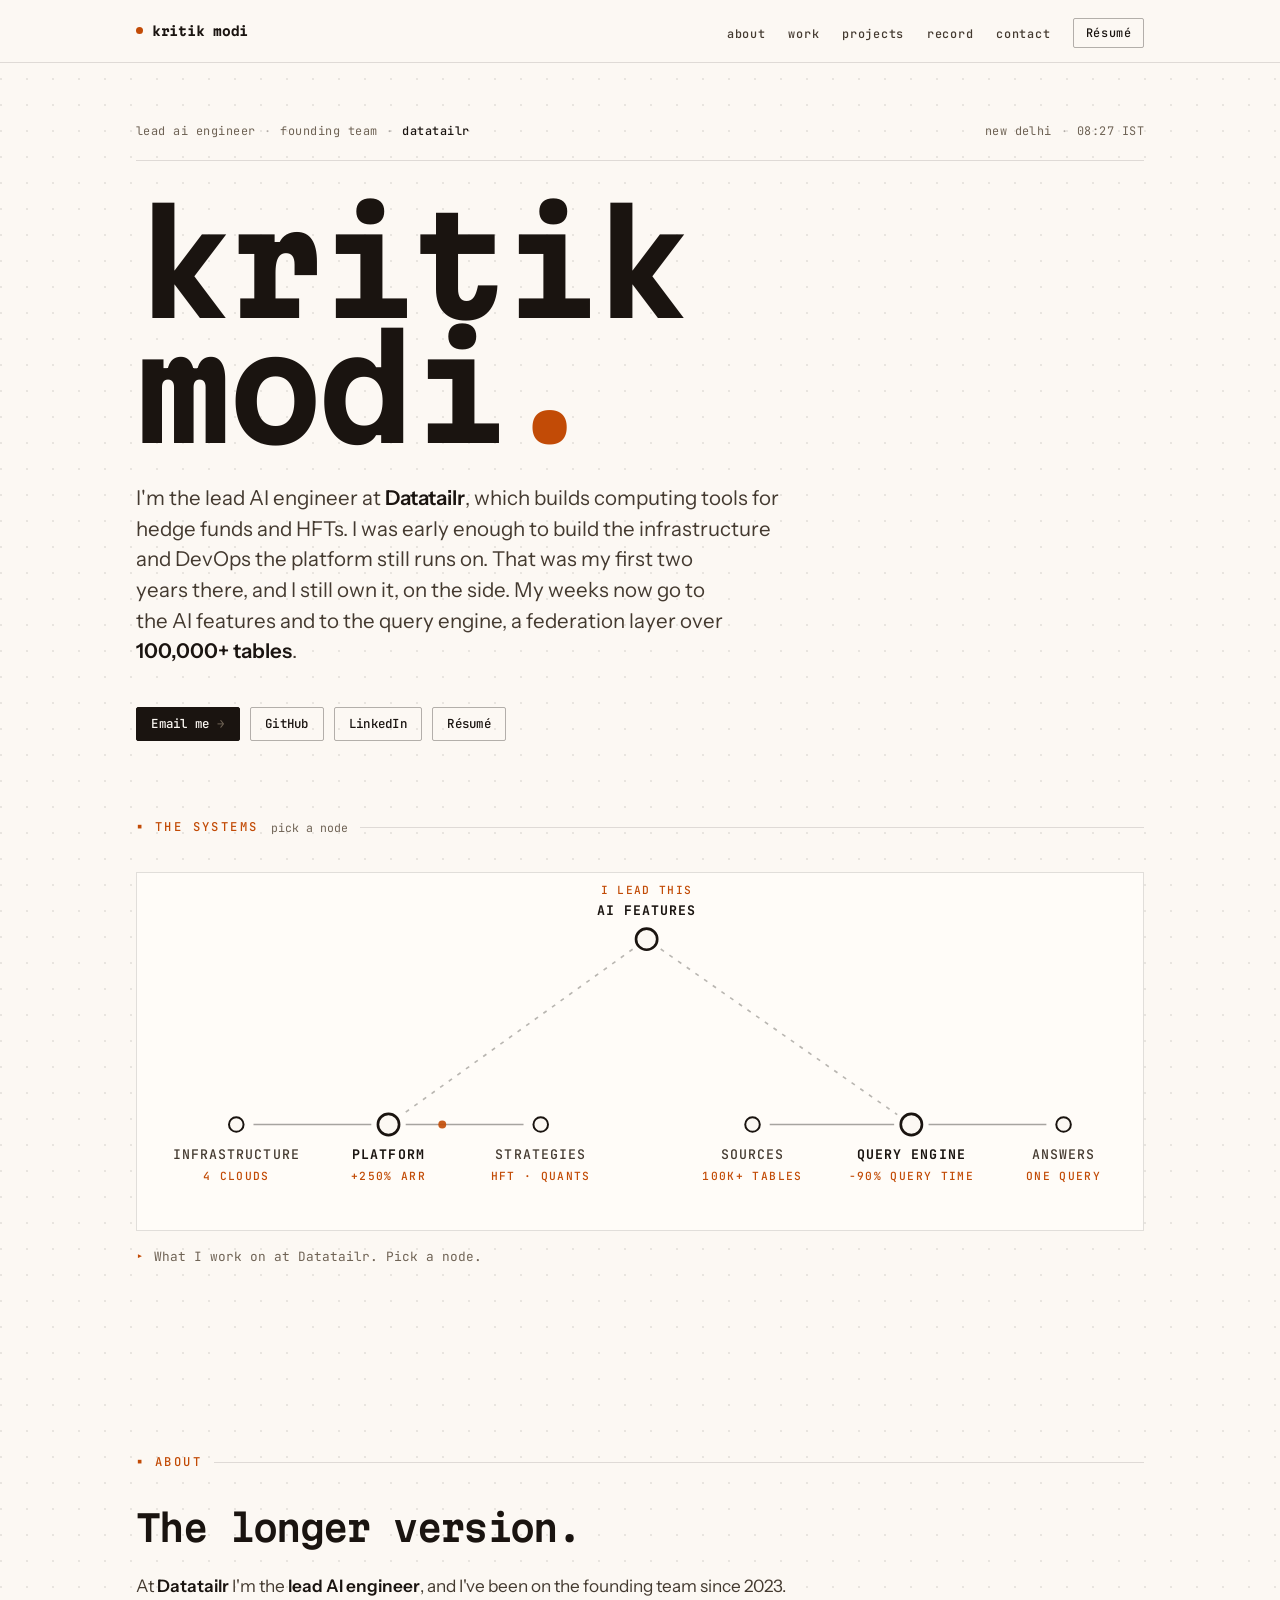
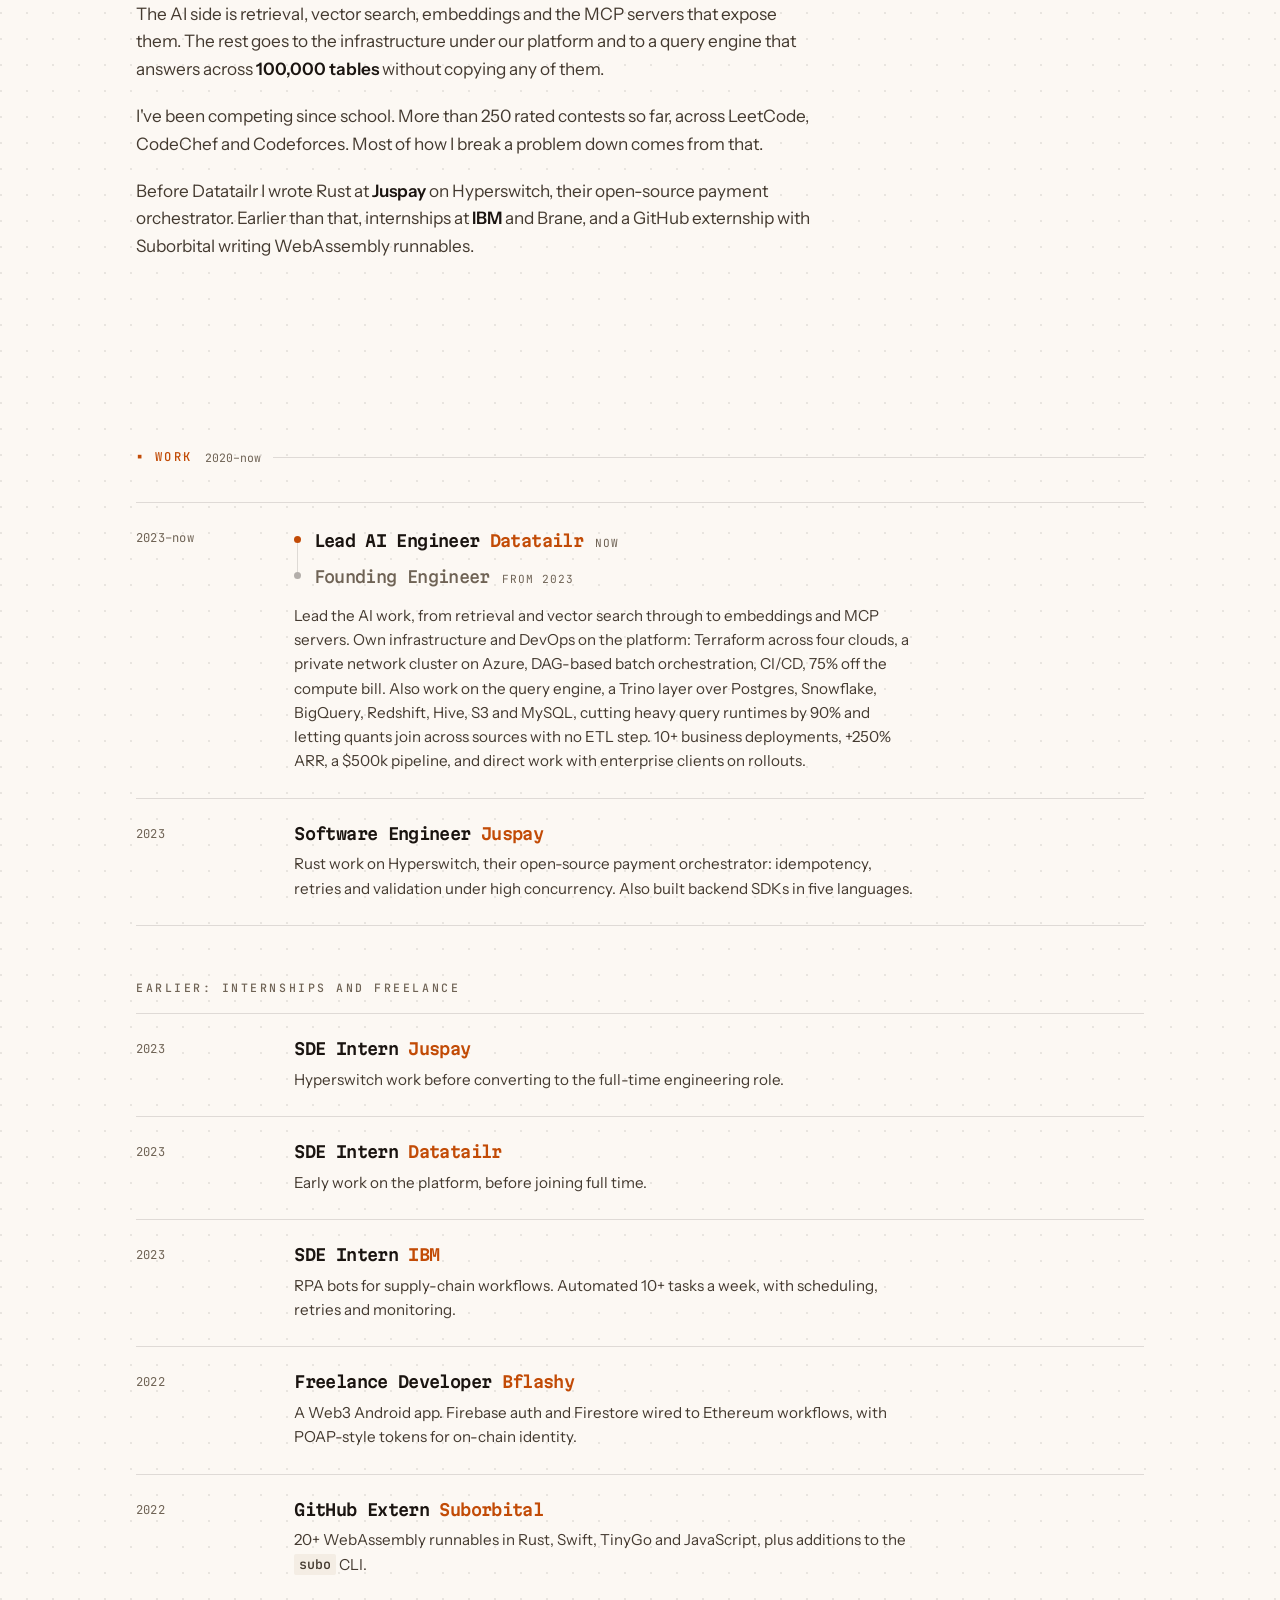
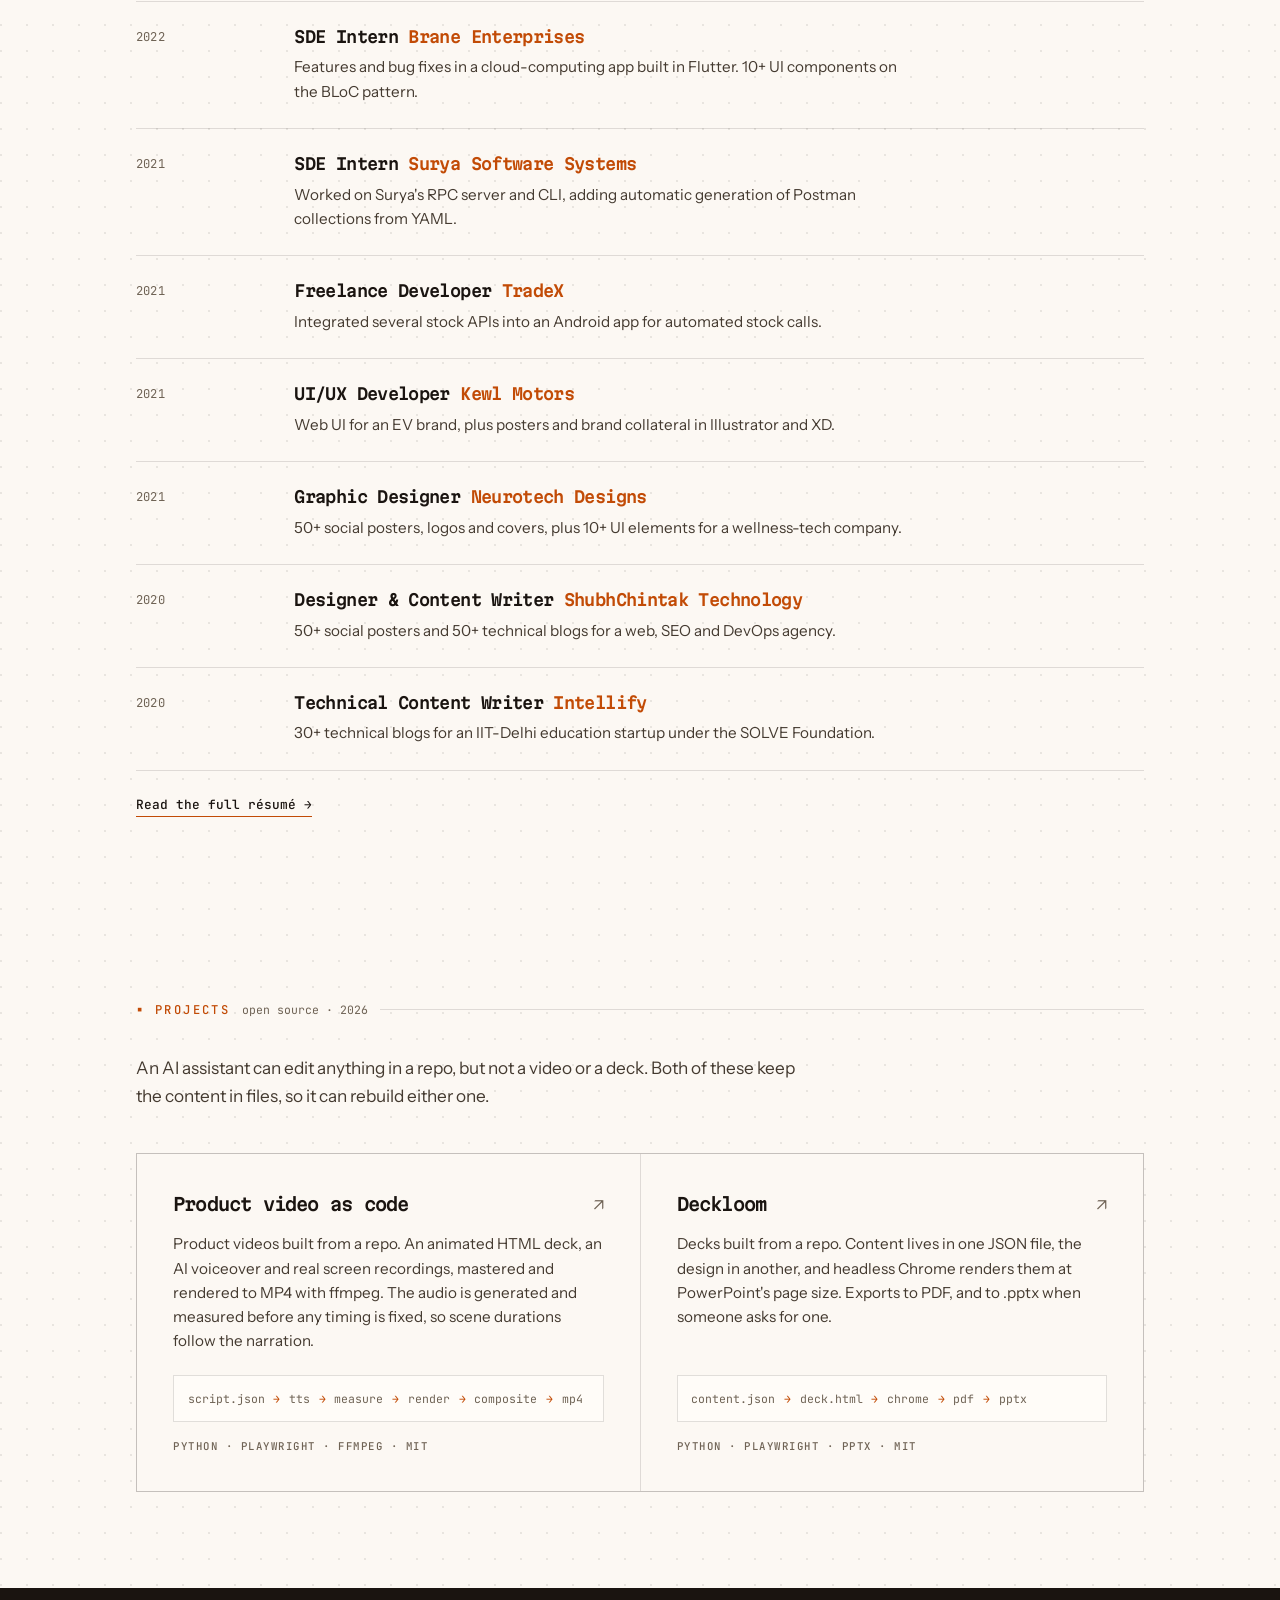
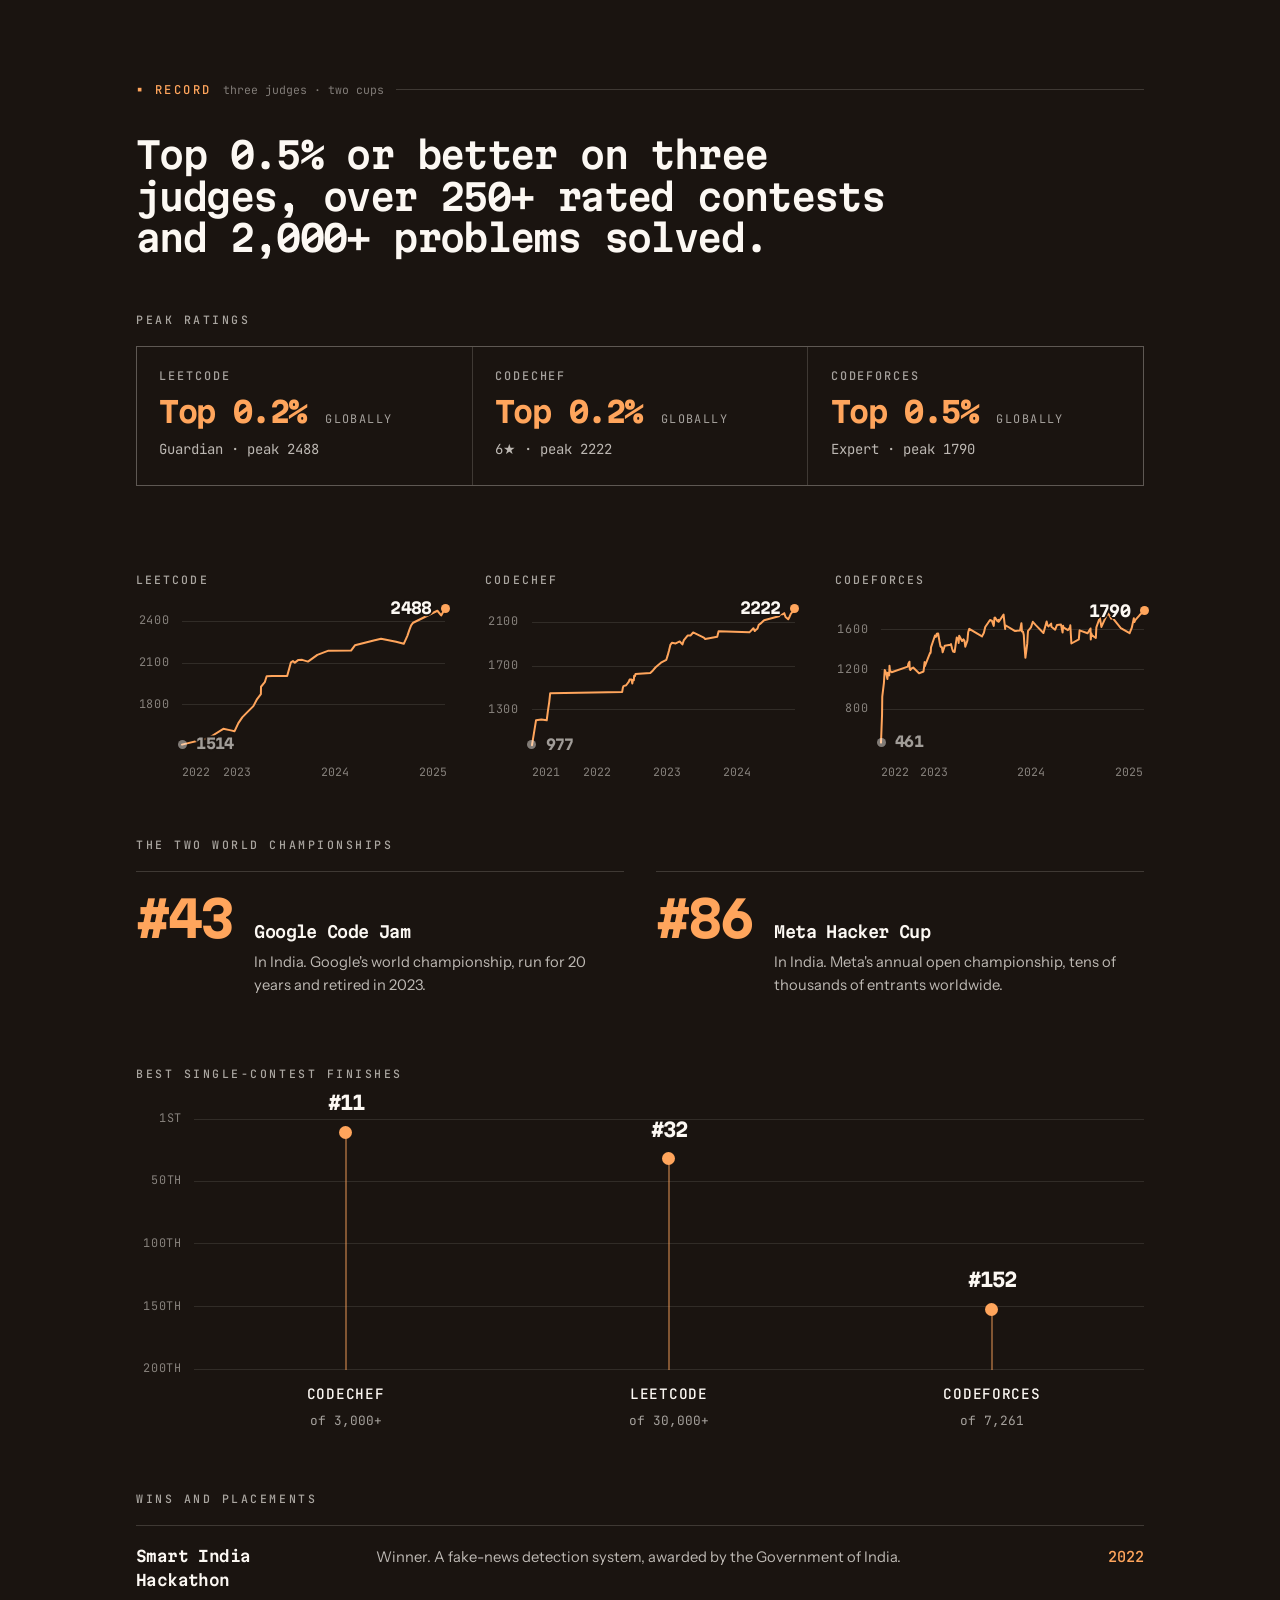
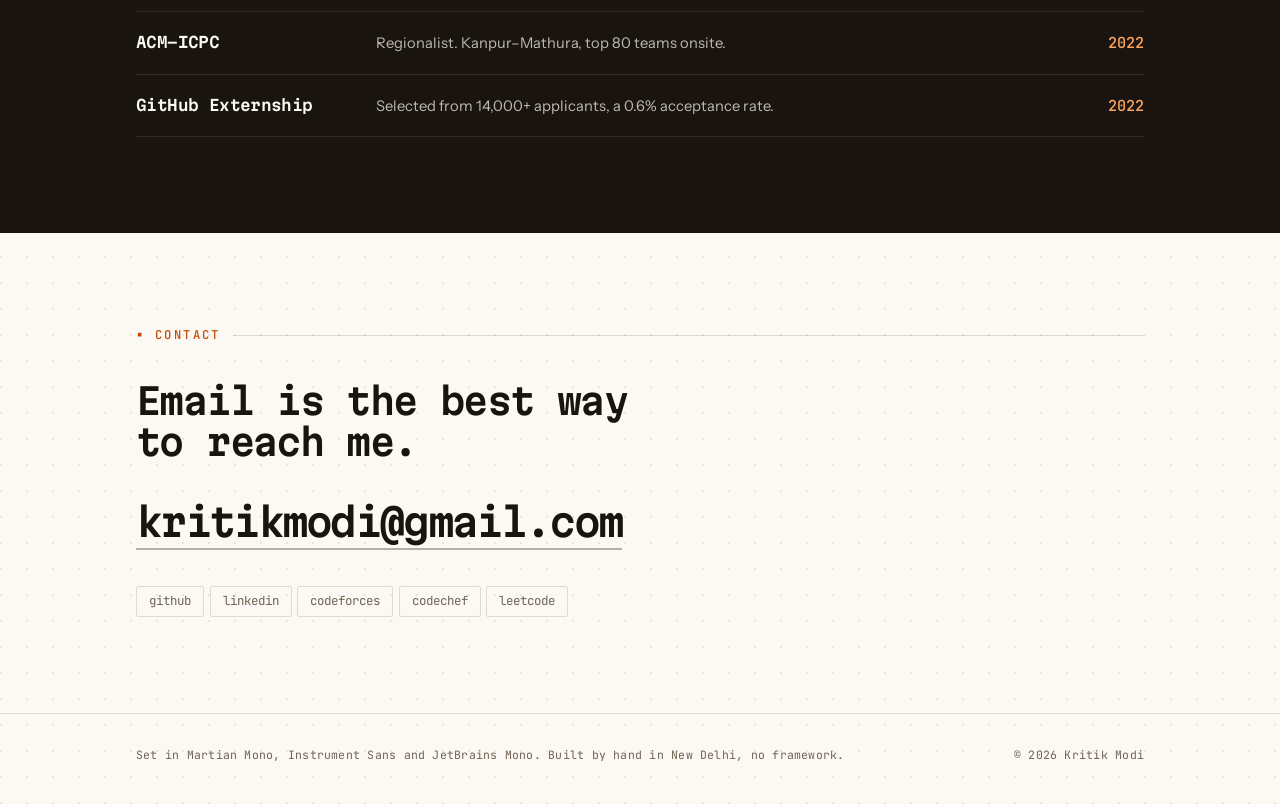
==== index.html @ 62643c40 "feat: the two world championships get their own billing The hero lede put the three areas on a timel" ====
<!DOCTYPE html>
<html lang="en">
<head>
  <meta charset="UTF-8" />
  <meta name="viewport" content="width=device-width, initial-scale=1.0" />

  <title>Kritik Modi · AI, Infrastructure &amp; Query Engines</title>
  <meta name="description" content="Kritik Modi is the lead AI engineer at Datatailr, in New Delhi, and on its founding team. He splits his time between the AI features and a query federation engine over 100,000+ tables, and owns the platform infrastructure and DevOps he built in his first two years." />
  <meta name="author" content="Kritik Modi" />

  <meta property="og:type" content="website" />
  <meta property="og:title" content="Kritik Modi · AI, Infrastructure &amp; Query Engines" />
  <meta property="og:description" content="Lead AI engineer at Datatailr and on its founding team. AI features and a query federation engine now; the platform infrastructure and DevOps he built early on, still his." />
  <meta property="og:url" content="https://kritikmodi.com" />
  <meta name="twitter:card" content="summary" />

  <link rel="canonical" href="https://kritikmodi.com" />

  <link rel="icon" href="data:image/svg+xml,%3Csvg xmlns='http://www.w3.org/2000/svg' viewBox='0 0 32 32'%3E%3Crect width='32' height='32' rx='6' fill='%231A1410'/%3E%3Ccircle cx='16' cy='16' r='5.5' fill='%23C24B06'/%3E%3C/svg%3E" />

  <link rel="preconnect" href="https://fonts.googleapis.com" />
  <link rel="preconnect" href="https://fonts.gstatic.com" crossorigin />
  <link href="https://fonts.googleapis.com/css2?family=Instrument+Sans:ital,wght@0,400..700;1,400..700&family=JetBrains+Mono:wght@400;500;700&family=Martian+Mono:wght@400;500;600;700&display=swap" rel="stylesheet" />

  <link rel="stylesheet" href="/assets/css/styles.css" />
</head>
<body>
  <a class="skip-link" href="#main">Skip to content</a>

  <header class="masthead" id="top">
    <div class="wrap masthead__inner">
      <a href="/" class="mark" aria-label="Kritik Modi, home">
        <span class="mark__dot" aria-hidden="true"></span>
        <span class="mark__name">kritik modi</span>
      </a>

      <nav class="menu" aria-label="Primary">
        <button class="menu__toggle" id="menuToggle" aria-expanded="false" aria-controls="menuList">Menu</button>
        <ul class="menu__list" id="menuList">
          <li><a href="/#about" class="menu__link">about</a></li>
          <li><a href="/#work" class="menu__link">work</a></li>
          <li><a href="/#projects" class="menu__link">projects</a></li>
          <li><a href="/#record" class="menu__link">record</a></li>
          <li><a href="/#contact" class="menu__link">contact</a></li>
          <li><a href="/assets/Kritik_Modi_Resume.pdf" class="menu__link menu__link--cta" target="_blank" rel="noopener">Résumé</a></li>
        </ul>
      </nav>
      <span class="progress" id="progress" aria-hidden="true"></span>
    </div>
  </header>

  <main id="main">

    <!-- ============ hero ============ -->
    <section class="band band--first">
      <div class="wrap">
        <p class="hero__meta">
          <span>lead ai engineer <i>·</i> founding team <i>·</i> <b>datatailr</b></span>
          <span>new delhi <i>·</i> <span id="clock">··:··</span> IST</span>
        </p>

        <h1 class="hero__name">
          <span>kritik</span>
          <span>modi<em>.</em></span>
        </h1>

        <p class="hero__lede">
          I'm the lead AI engineer at <strong>Datatailr</strong>, which builds
          computing tools for hedge funds and HFTs. I was early enough to build
          the infrastructure and DevOps the platform still runs on. That was my
          first two years there, and I still own it, on the side. My weeks now go
          to the AI features and to the query engine, a federation layer over
          <strong>100,000+ tables</strong>.
        </p>

        <div class="hero__actions">
          <a class="chip chip--primary" href="mailto:kritikmodi@gmail.com">Email me <span class="chip__arrow" aria-hidden="true">→</span></a>
          <a class="chip" href="https://github.com/kritikmodi" target="_blank" rel="noopener">GitHub</a>
          <a class="chip" href="https://www.linkedin.com/in/kritikmodi" target="_blank" rel="noopener">LinkedIn</a>
          <a class="chip" href="/assets/Kritik_Modi_Resume.pdf" target="_blank" rel="noopener">Résumé</a>
        </div>

        <!-- ============ signature: the platform, drawn ============ -->
        <div class="schematic" id="schematic">
          <div class="axis">
            <span class="axis__label">the systems</span>
            <span class="axis__note">pick a node<span class="axis__note-sm"> · scroll to pan</span></span>
          </div>

          <div class="schematic__frame">
            <svg class="schematic__svg" viewBox="0 0 760 270" xmlns="http://www.w3.org/2000/svg">
              <title>What Kritik works on at Datatailr. The AI work he leads sits above the two products it goes into, drawn dashed because it is still being built. Below it, the Datatailr platform, where the four-cloud infrastructure he owns carries the strategies quants and traders run; and the query engine, which federates more than 100,000 tables.</title>

              <g>
                <line class="edge" data-from="infra"    data-to="platform"   x1="75"  y1="190" x2="190" y2="190" />
                <line class="edge" data-from="platform" data-to="strategies" x1="190" y1="190" x2="305" y2="190" />
                <line class="edge" data-from="sources"  data-to="query"      x1="465" y1="190" x2="585" y2="190" />
                <line class="edge" data-from="query"    data-to="answers"    x1="585" y1="190" x2="700" y2="190" />
                <line class="edge edge--new" data-from="ai" data-to="platform" x1="385" y1="50" x2="190" y2="190" />
                <line class="edge edge--new" data-from="ai" data-to="query"    x1="385" y1="50" x2="585" y2="190" />
              </g>

              <circle class="packet" r="3" cx="-20" cy="-20" opacity="0" />

              <g class="node node--hub" data-node="ai" tabindex="0" role="button"
                 aria-label="AI features. Retrieval, vector search, embeddings and the MCP servers that put them in front of a model. I am the lead AI engineer here. Drawn dashed because it is still being built."
                 data-caption="AI features. Retrieval, vector search, embeddings and the MCP servers that expose them to a model. I lead this work. Drawn dashed because it is still being built.">
                <circle class="node__hit" cx="385" cy="50" r="34" />
                <circle class="node__dot" cx="385" cy="50" r="8" />
                <text class="node__figure" x="385" y="16" text-anchor="middle">i lead this</text>
                <text class="node__label" x="385" y="32" text-anchor="middle">ai features</text>
              </g>

              <g class="node" data-node="infra" tabindex="0" role="button"
                 aria-label="Infrastructure. Terraform across AWS, Azure, GCP and Hetzner, a private network cluster on Azure, autoscaled compute on Nomad and Kubernetes, and the GitHub Actions pipelines that provision it."
                 data-caption="Infrastructure. Terraform across AWS, Azure, GCP and Hetzner, a private network cluster on Azure, autoscaled compute on Nomad and Kubernetes, and the GitHub Actions pipelines that provision it.">
                <circle class="node__hit" cx="75" cy="190" r="30" />
                <circle class="node__dot" cx="75" cy="190" r="5.5" />
                <text class="node__label" x="75" y="216" text-anchor="middle">infrastructure</text>
                <text class="node__figure" x="75" y="232" text-anchor="middle">4 clouds</text>
              </g>

              <g class="node node--hub" data-node="platform" tabindex="0" role="button"
                 aria-label="Platform. Datatailr itself. I own the infrastructure and DevOps under it. Right-sizing cut the compute bill by three quarters, and the deployments it unlocked drove 250 percent ARR growth and a 500 thousand dollar pipeline."
                 data-caption="Platform. Datatailr itself. I built the infrastructure and DevOps under it in my first two years, and still own it. Right-sizing cut the compute bill by three quarters, and the deployments it unlocked drove +250% ARR and a $500k pipeline.">
                <circle class="node__hit" cx="190" cy="190" r="34" />
                <circle class="node__dot" cx="190" cy="190" r="8" />
                <text class="node__label" x="190" y="216" text-anchor="middle">platform</text>
                <text class="node__figure" x="190" y="232" text-anchor="middle">+250% arr</text>
              </g>

              <g class="node" data-node="strategies" tabindex="0" role="button"
                 aria-label="Strategies. Quants and HFTs run them here, without touching what sits underneath."
                 data-caption="Strategies. Quants and HFTs run them here, without touching what sits underneath.">
                <circle class="node__hit" cx="305" cy="190" r="30" />
                <circle class="node__dot" cx="305" cy="190" r="5.5" />
                <text class="node__label" x="305" y="216" text-anchor="middle">strategies</text>
                <text class="node__figure" x="305" y="232" text-anchor="middle">hft · quants</text>
              </g>

              <g class="node" data-node="sources" tabindex="0" role="button"
                 aria-label="Sources. Postgres, Snowflake, BigQuery, Redshift, Hive, S3 and MySQL. More than 100,000 tables, read where they already live."
                 data-caption="Sources. Postgres, Snowflake, BigQuery, Redshift, Hive, S3 and MySQL. More than 100,000 tables, read where they already live.">
                <circle class="node__hit" cx="465" cy="190" r="30" />
                <circle class="node__dot" cx="465" cy="190" r="5.5" />
                <text class="node__label" x="465" y="216" text-anchor="middle">sources</text>
                <text class="node__figure" x="465" y="232" text-anchor="middle">100k+ tables</text>
              </g>

              <g class="node node--hub" data-node="query" tabindex="0" role="button"
                 aria-label="Query engine. A Trino layer unifying every catalog behind one SQL surface, and the second of the two products I work on. Heavy query runtimes came down 90 percent."
                 data-caption="Query engine. A Trino layer unifying every catalog behind one SQL surface, and the second of the two products I work on. Heavy query runtimes came down 90%.">
                <circle class="node__hit" cx="585" cy="190" r="34" />
                <circle class="node__dot" cx="585" cy="190" r="8" />
                <text class="node__label" x="585" y="216" text-anchor="middle">query engine</text>
                <text class="node__figure" x="585" y="232" text-anchor="middle">-90% query time</text>
              </g>

              <g class="node" data-node="answers" tabindex="0" role="button"
                 aria-label="Answers. Every source resolved in a single query. Quants join across systems with zero ETL, nothing copied first."
                 data-caption="Answers. Every source resolved in a single query. Quants join across systems with zero ETL, nothing copied anywhere first.">
                <circle class="node__hit" cx="700" cy="190" r="30" />
                <circle class="node__dot" cx="700" cy="190" r="5.5" />
                <text class="node__label" x="700" y="216" text-anchor="middle">answers</text>
                <text class="node__figure" x="700" y="232" text-anchor="middle">one query</text>
              </g>
            </svg>
          </div>

          <p class="schematic__caption" id="schematicCaption" aria-live="polite">What I work on at Datatailr. Pick a node.</p>
        </div>
      </div>
    </section>

    <!-- ============ about ============ -->
    <section class="band" id="about">
      <div class="wrap">
        <div class="axis rise">
          <span class="axis__label">about</span>
        </div>

        <div class="prose rise">
          <h2 class="title" style="margin-bottom:1.5rem">The longer version.</h2>
          <p>
            At <strong>Datatailr</strong> I'm the <strong>lead AI engineer</strong>,
            and I've been on the founding team since 2023. The AI side is
            retrieval, vector search, embeddings and the MCP servers that expose
            them. The rest goes to the infrastructure under our platform and to a
            query engine that answers across <strong>100,000 tables</strong>
            without copying any of them.
          </p>
          <p>
            I've been competing since school. More than 250 rated contests so
            far, across LeetCode, CodeChef and Codeforces. Most of how I break a
            problem down comes from that.
          </p>
          <p>
            Before Datatailr I wrote Rust at <strong>Juspay</strong> on
            Hyperswitch, their open-source payment orchestrator. Earlier than
            that, internships at <strong>IBM</strong> and Brane, and a GitHub
            externship with Suborbital writing WebAssembly runnables.
          </p>
        </div>
      </div>
    </section>

    <!-- ============ work ============ -->
    <section class="band" id="work">
      <div class="wrap">
        <div class="axis rise">
          <span class="axis__label">work</span>
          <span class="axis__note">2020–now</span>
        </div>

        <ol class="ledger">
          <li class="ledger__row rise">
            <span class="ledger__year">2023–now</span>
            <div>
              <ol class="ladder">
                <li class="ladder__step ladder__step--now">
                  <h3 class="ladder__role">Lead AI Engineer <span class="ledger__org">Datatailr</span></h3>
                  <span class="ladder__when">Now</span>
                </li>
                <li class="ladder__step">
                  <h3 class="ladder__role ladder__role--past">Founding Engineer</h3>
                  <span class="ladder__when">From 2023</span>
                </li>
              </ol>
              <p class="ledger__desc">
                Lead the AI work, from retrieval and vector search through to
                embeddings and MCP servers. Own infrastructure and DevOps on the
                platform: Terraform across four clouds, a private network
                cluster on Azure, DAG-based batch orchestration, CI/CD, 75% off
                the compute bill. Also work on the query engine, a Trino layer
                over Postgres, Snowflake, BigQuery, Redshift, Hive, S3 and
                MySQL, cutting heavy query runtimes by 90% and letting quants
                join across sources with no ETL step. 10+ business deployments,
                +250% ARR, a $500k pipeline, and direct work with enterprise
                clients on rollouts.
              </p>
            </div>
          </li>
          <li class="ledger__row rise">
            <span class="ledger__year">2023</span>
            <div>
              <h3 class="ledger__role">Software Engineer <span class="ledger__org">Juspay</span></h3>
              <p class="ledger__desc">
                Rust work on Hyperswitch, their open-source payment
                orchestrator: idempotency, retries and validation under high
                concurrency. Also built backend SDKs in five languages.
              </p>
            </div>
          </li>
        </ol>

        <h3 class="subhead rise">Earlier: internships and freelance</h3>

        <ol class="ledger">
          <li class="ledger__row rise">
            <span class="ledger__year">2023</span>
            <div>
              <h3 class="ledger__role">SDE Intern <span class="ledger__org">Juspay</span></h3>
              <p class="ledger__desc">Hyperswitch work before converting to the full-time engineering role.</p>
            </div>
          </li>
          <li class="ledger__row rise">
            <span class="ledger__year">2023</span>
            <div>
              <h3 class="ledger__role">SDE Intern <span class="ledger__org">Datatailr</span></h3>
              <p class="ledger__desc">Early work on the platform, before joining full time.</p>
            </div>
          </li>
          <li class="ledger__row rise">
            <span class="ledger__year">2023</span>
            <div>
              <h3 class="ledger__role">SDE Intern <span class="ledger__org">IBM</span></h3>
              <p class="ledger__desc">RPA bots for supply-chain workflows. Automated 10+ tasks a week, with scheduling, retries and monitoring.</p>
            </div>
          </li>
          <li class="ledger__row rise">
            <span class="ledger__year">2022</span>
            <div>
              <h3 class="ledger__role">Freelance Developer <span class="ledger__org">Bflashy</span></h3>
              <p class="ledger__desc">A Web3 Android app. Firebase auth and Firestore wired to Ethereum workflows, with POAP-style tokens for on-chain identity.</p>
            </div>
          </li>
          <li class="ledger__row rise">
            <span class="ledger__year">2022</span>
            <div>
              <h3 class="ledger__role">GitHub Extern <span class="ledger__org">Suborbital</span></h3>
              <p class="ledger__desc">20+ WebAssembly runnables in Rust, Swift, TinyGo and JavaScript, plus additions to the <code>subo</code> CLI.</p>
            </div>
          </li>
          <li class="ledger__row rise">
            <span class="ledger__year">2022</span>
            <div>
              <h3 class="ledger__role">SDE Intern <span class="ledger__org">Brane Enterprises</span></h3>
              <p class="ledger__desc">Features and bug fixes in a cloud-computing app built in Flutter. 10+ UI components on the BLoC pattern.</p>
            </div>
          </li>
          <li class="ledger__row rise">
            <span class="ledger__year">2021</span>
            <div>
              <h3 class="ledger__role">SDE Intern <span class="ledger__org">Surya Software Systems</span></h3>
              <p class="ledger__desc">Worked on Surya's RPC server and CLI, adding automatic generation of Postman collections from YAML.</p>
            </div>
          </li>
          <li class="ledger__row rise">
            <span class="ledger__year">2021</span>
            <div>
              <h3 class="ledger__role">Freelance Developer <span class="ledger__org">TradeX</span></h3>
              <p class="ledger__desc">Integrated several stock APIs into an Android app for automated stock calls.</p>
            </div>
          </li>
          <li class="ledger__row rise">
            <span class="ledger__year">2021</span>
            <div>
              <h3 class="ledger__role">UI/UX Developer <span class="ledger__org">Kewl Motors</span></h3>
              <p class="ledger__desc">Web UI for an EV brand, plus posters and brand collateral in Illustrator and XD.</p>
            </div>
          </li>
          <li class="ledger__row rise">
            <span class="ledger__year">2021</span>
            <div>
              <h3 class="ledger__role">Graphic Designer <span class="ledger__org">Neurotech Designs</span></h3>
              <p class="ledger__desc">50+ social posters, logos and covers, plus 10+ UI elements for a wellness-tech company.</p>
            </div>
          </li>
          <li class="ledger__row rise">
            <span class="ledger__year">2020</span>
            <div>
              <h3 class="ledger__role">Designer &amp; Content Writer <span class="ledger__org">ShubhChintak Technology</span></h3>
              <p class="ledger__desc">50+ social posters and 50+ technical blogs for a web, SEO and DevOps agency.</p>
            </div>
          </li>
          <li class="ledger__row rise">
            <span class="ledger__year">2020</span>
            <div>
              <h3 class="ledger__role">Technical Content Writer <span class="ledger__org">Intellify</span></h3>
              <p class="ledger__desc">30+ technical blogs for an IIT-Delhi education startup under the SOLVE Foundation.</p>
            </div>
          </li>
        </ol>

        <p class="more rise"><a href="/assets/Kritik_Modi_Resume.pdf" target="_blank" rel="noopener">Read the full résumé →</a></p>
      </div>
    </section>

    <!-- ============ projects ============ -->
    <section class="band" id="projects">
      <div class="wrap">
        <div class="axis rise">
          <span class="axis__label">projects</span>
          <span class="axis__note">open source · 2026</span>
        </div>

        <p class="prose rise" style="margin-bottom:clamp(2rem,4vw,2.75rem)">
          An AI assistant can edit anything in a repo, but not a video or a
          deck. Both of these keep the content in files, so it can rebuild
          either one.
        </p>

        <div class="projects rise">
          <a class="project" href="https://github.com/kritikmodi/product-video-as-code" target="_blank" rel="noopener">
            <span class="project__head">
              <span class="project__name">Product video as code</span>
              <span class="project__out" aria-hidden="true">↗</span>
            </span>
            <span class="project__note">
              Product videos built from a repo. An animated HTML deck, an AI
              voiceover and real screen recordings, mastered and rendered to MP4
              with ffmpeg. The audio is generated and measured before any timing
              is fixed, so scene durations follow the narration.
            </span>
            <span class="project__flow">
              script.json <b>→</b> tts <b>→</b> measure <b>→</b> render <b>→</b> composite <b>→</b> mp4
            </span>
            <span class="project__stack">Python · Playwright · ffmpeg · MIT</span>
          </a>

          <a class="project" href="https://github.com/kritikmodi/deckloom" target="_blank" rel="noopener">
            <span class="project__head">
              <span class="project__name">Deckloom</span>
              <span class="project__out" aria-hidden="true">↗</span>
            </span>
            <span class="project__note">
              Decks built from a repo. Content lives in one JSON file, the
              design in another, and headless Chrome renders them at
              PowerPoint's page size. Exports to PDF, and to .pptx when someone
              asks for one.
            </span>
            <span class="project__flow">
              content.json <b>→</b> deck.html <b>→</b> chrome <b>→</b> pdf <b>→</b> pptx
            </span>
            <span class="project__stack">Python · Playwright · pptx · MIT</span>
          </a>
        </div>
      </div>
    </section>

    <!-- ============ record ============ -->
    <section class="band band--invert" id="record">
      <div class="wrap">
        <div class="axis rise">
          <span class="axis__label">record</span>
          <span class="axis__note">three judges · two cups</span>
        </div>

        <h2 class="title rise" style="max-width:30ch;margin-bottom:clamp(2rem,4vw,3rem)">
          Top 0.5% or better on three judges, over 250+ rated contests and 2,000+ problems solved.
        </h2>


        <h3 class="subhead rise">Peak ratings</h3>

        <div class="ratings rise">
          <a class="rating" href="https://leetcode.com/u/kritikmodi" target="_blank" rel="noopener">
            <span class="rating__site">LeetCode</span>
            <span class="rating__pct">Top 0.2% <em>globally</em></span>
            <span class="rating__meta">Guardian · peak 2488</span>
          </a>
          <a class="rating" href="https://www.codechef.com/users/kritikmodi" target="_blank" rel="noopener">
            <span class="rating__site">CodeChef</span>
            <span class="rating__pct">Top 0.2% <em>globally</em></span>
            <span class="rating__meta">6★ · peak 2222</span>
          </a>
          <a class="rating" href="https://codeforces.com/profile/kritikmodi" target="_blank" rel="noopener">
            <span class="rating__site">Codeforces</span>
            <span class="rating__pct">Top 0.5% <em>globally</em></span>
            <span class="rating__meta">Expert · peak 1790</span>
          </a>
        </div>

        <h3 class="subhead rise">Rating, contest by contest</h3>

        <div class="climbs rise">
            <figure class="climbs__cell">
              <figcaption class="climbs__site">LeetCode</figcaption>
              <div class="climb">
                <div class="climb__plot">
                <span class="climb__line" style="--y:13.64%"><i>2400</i></span>
                <span class="climb__line" style="--y:40.91%"><i>2100</i></span>
                <span class="climb__line" style="--y:68.18%"><i>1800</i></span>
                  <div class="climb__draw">
                    <svg class="climb__svg" viewBox="0 0 100 100" preserveAspectRatio="none" aria-hidden="true">
                      <polyline points="0.0,94.15 10.0,90.0 15.71,83.88 18.57,84.89 20.0,85.41 21.43,80.14 22.91,76.4 24.29,73.97 27.14,69.11 28.57,64.48 30.0,61.33 30.05,56.48 31.48,53.51 32.19,49.62 34.29,49.53 40.0,49.53 41.43,40.57 42.19,39.8 42.91,40.8 44.29,39.01 45.71,38.97 47.91,40.1 51.48,35.72 55.71,33.0 64.29,32.96 65.77,29.52 72.91,26.32 75.71,25.18 77.14,25.7 81.43,27.15 84.34,28.51 85.71,23.35 86.48,19.42 87.14,16.5 87.91,14.8 97.14,7.0 98.57,10.02 100.0,5.66" />
                    </svg>
                    <span class="climb__mark climb__mark--start" style="--x:0%;--y:94.15%"><b>1514</b></span>
                    <span class="climb__mark" style="--x:100%;--y:5.66%"><b>2488</b></span>
                  </div>
                </div>
                <div class="climb__years">
                <span style="--x:0%">2022</span>
                <span style="--x:20.75%">2023</span>
                <span style="--x:58.0%">2024</span>
                <span style="--x:95.35%">2025</span>
                </div>
              </div>
            </figure>
            <figure class="climbs__cell">
              <figcaption class="climbs__site">CodeChef</figcaption>
              <div class="climb">
                <div class="climb__plot">
                <span class="climb__line" style="--y:14.29%"><i>2100</i></span>
                <span class="climb__line" style="--y:42.86%"><i>1700</i></span>
                <span class="climb__line" style="--y:71.43%"><i>1300</i></span>
                  <div class="climb__draw">
                    <svg class="climb__svg" viewBox="0 0 100 100" preserveAspectRatio="none" aria-hidden="true">
                      <polyline points="0.00,94.50 1.53,78.36 3.57,77.86 5.60,78.29 6.11,71.57 6.55,66.43 6.91,60.79 34.28,59.93 34.57,57.00 34.79,56.07 35.81,55.50 36.83,53.14 37.12,51.79 37.85,51.71 38.14,54.36 38.36,52.07 38.72,52.21 38.86,49.29 39.16,49.57 39.37,48.21 44.98,47.50 46.00,45.86 47.02,43.79 49.05,40.79 51.09,38.93 51.60,36.07 52.11,32.93 52.62,29.21 53.20,27.86 54.66,28.29 56.19,27.00 57.21,28.93 57.71,26.36 59.24,23.07 60.26,23.14 61.28,21.14 65.36,24.50 65.87,25.43 70.45,23.86 70.96,20.36 82.68,21.07 84.21,18.43 84.72,20.21 85.23,19.29 85.74,18.71 86.24,16.14 86.75,15.57 88.28,13.14 93.89,10.64 94.40,9.29 95.41,9.29 95.92,8.57 96.43,11.07 97.45,12.57 97.96,10.86 98.47,8.86 98.98,7.93 99.49,7.36 100.00,5.57" />
                    </svg>
                    <span class="climb__mark climb__mark--start" style="--x:0%;--y:94.5%"><b>977</b></span>
                    <span class="climb__mark" style="--x:100.0%;--y:5.57%"><b>2222</b></span>
                  </div>
                </div>
                <div class="climb__years">
                <span style="--x:0.0%">2021</span>
                <span style="--x:24.82%">2022</span>
                <span style="--x:51.38%">2023</span>
                <span style="--x:77.95%">2024</span>
                </div>
              </div>
            </figure>
            <figure class="climbs__cell">
              <figcaption class="climbs__site">Codeforces</figcaption>
              <div class="climb">
                <div class="climb__plot">
                <span class="climb__line" style="--y:19.35%"><i>1600</i></span>
                <span class="climb__line" style="--y:45.16%"><i>1200</i></span>
                <span class="climb__line" style="--y:70.97%"><i>800</i></span>
                  <div class="climb__draw">
                    <svg class="climb__svg" viewBox="0 0 100 100" preserveAspectRatio="none" aria-hidden="true">
                      <polyline points="0.00,92.84 0.40,74.65 0.48,62.90 1.11,54.00 1.42,45.55 2.02,47.87 2.43,51.48 2.63,47.35 3.13,49.10 3.23,42.84 3.44,46.65 3.74,46.39 4.04,47.03 10.20,43.35 10.41,41.48 10.82,40.19 10.92,44.65 11.12,45.55 11.63,44.58 12.24,44.00 14.46,47.74 16.18,46.52 16.59,40.45 16.68,43.10 18.70,34.32 18.81,34.58 18.91,33.68 19.01,30.84 20.53,23.10 20.73,24.00 21.03,23.81 21.22,22.00 21.73,21.81 22.34,27.87 22.65,30.32 22.95,30.71 23.16,30.77 23.46,34.00 24.27,29.74 26.39,29.10 26.60,28.71 27.08,31.87 27.40,33.48 28.00,33.81 28.51,27.61 28.82,24.39 29.10,25.23 29.32,24.90 29.52,28.00 29.73,23.29 30.82,26.71 31.34,25.61 31.75,26.65 32.05,30.39 32.86,26.45 33.15,21.03 33.57,18.77 38.42,23.68 39.13,21.35 39.64,17.61 41.46,13.03 42.16,13.48 42.87,16.84 43.17,11.48 43.38,11.42 44.29,13.87 44.70,12.97 44.79,14.19 46.61,9.55 47.22,18.84 47.32,16.45 50.86,20.13 52.88,19.87 53.39,15.10 53.49,16.77 53.59,20.52 54.00,20.71 54.30,22.77 54.50,28.39 54.91,37.61 55.61,28.58 55.81,22.39 55.92,20.13 57.03,17.81 57.74,14.19 58.95,16.52 61.78,21.48 62.99,14.00 63.19,15.48 63.30,16.32 63.70,17.16 64.71,15.35 64.81,17.42 66.23,19.35 66.94,16.26 68.45,16.00 69.06,21.23 69.26,16.84 69.36,17.87 71.08,19.61 71.89,17.81 71.99,16.45 72.40,28.32 75.23,25.61 75.53,19.74 78.56,21.68 79.68,18.52 79.78,25.68 79.98,21.61 80.18,22.84 81.70,24.71 81.90,17.87 83.22,11.42 83.82,17.55 86.17,8.52 86.75,9.74 87.57,12.19 87.66,12.00 88.07,11.61 91.20,18.26 94.54,21.61 95.35,18.19 96.16,11.94 96.35,14.39 96.77,12.90 98.38,9.81 100.00,7.10" />
                    </svg>
                    <span class="climb__mark climb__mark--start" style="--x:0%;--y:92.84%"><b>461</b></span>
                    <span class="climb__mark" style="--x:100.0%;--y:7.1%"><b>1790</b></span>
                  </div>
                </div>
                <div class="climb__years">
                <span style="--x:0.0%">2022</span>
                <span style="--x:20.25%">2023</span>
                <span style="--x:57.16%">2024</span>
                <span style="--x:94.17%">2025</span>
                </div>
              </div>
            </figure>
        </div>

        <p class="sr-only">
          Each judge on its own scale. LeetCode: 38 rated contests, from 1514 in June 2022 to a peak of 2488 in February 2025. CodeChef: 59 rated contests, from 977 in January 2021 to a peak of 2222 in October 2024. Codeforces: 127 rated contests, from 461 in June 2022 to a peak of 1790 in February 2025.
        </p>

        <h3 class="subhead rise">The two world championships</h3>

        <ul class="majors rise">
          <li class="major">
            <span class="major__rank">#43</span>
            <span class="major__body">
              <span class="major__name">Google Code Jam</span>
              <span class="major__note">In India. Google's world championship, run for 20 years and retired in 2023.</span>
            </span>
          </li>
          <li class="major">
            <span class="major__rank">#86</span>
            <span class="major__body">
              <span class="major__name">Meta Hacker Cup</span>
              <span class="major__note">In India. Meta's annual open championship, tens of thousands of entrants worldwide.</span>
            </span>
          </li>
        </ul>

        <h3 class="subhead rise">Best single-contest finishes</h3>

        <div class="chart rise">
          <div class="chart__plot">
            <span class="chart__line" style="--y:100.0%"><i>1st</i></span>
            <span class="chart__line" style="--y:75.38%"><i>50th</i></span>
            <span class="chart__line" style="--y:50.25%"><i>100th</i></span>
            <span class="chart__line" style="--y:25.13%"><i>150th</i></span>
            <span class="chart__line" style="--y:0.0%"><i>200th</i></span>
            <ol class="chart__cols">
            <li class="col">
              <span class="col__plot">
                <span class="col__stem" style="--h:94.97%">
                  <b class="col__val">#11</b>
                </span>
              </span>
              <a class="col__name" href="https://www.codechef.com/users/kritikmodi" target="_blank" rel="noopener">CodeChef</a>
              <span class="col__sub">of 3,000+</span>
            </li>
            <li class="col">
              <span class="col__plot">
                <span class="col__stem" style="--h:84.42%">
                  <b class="col__val">#32</b>
                </span>
              </span>
              <a class="col__name" href="https://leetcode.com/u/kritikmodi" target="_blank" rel="noopener">LeetCode</a>
              <span class="col__sub">of 30,000+</span>
            </li>
            <li class="col">
              <span class="col__plot">
                <span class="col__stem" style="--h:24.12%">
                  <b class="col__val">#152</b>
                </span>
              </span>
              <a class="col__name" href="https://codeforces.com/profile/kritikmodi" target="_blank" rel="noopener">Codeforces</a>
              <span class="col__sub">of 7,261</span>
            </li>
            </ol>
          </div>
        </div>

        <p class="sr-only">
          Best single-contest finishes on the rated judges: 11th on CodeChef of
          3,000+, 32nd on LeetCode of 30,000+, 152nd on Codeforces of 7,261.
        </p>

        <h3 class="subhead rise">Wins and placements</h3>

        <ul class="results rise">
          <li class="result">
            <span class="result__name">Smart India Hackathon</span>
            <span class="result__note">Winner. A fake-news detection system, awarded by the Government of India.</span>
            <span class="result__mark">2022</span>
          </li>
          <li class="result">
            <span class="result__name">ACM-ICPC</span>
            <span class="result__note">Regionalist. Kanpur–Mathura, top 80 teams onsite.</span>
            <span class="result__mark">2022</span>
          </li>
          <li class="result">
            <span class="result__name">GitHub Externship</span>
            <span class="result__note">Selected from 14,000+ applicants, a 0.6% acceptance rate.</span>
            <span class="result__mark">2022</span>
          </li>
        </ul>
      </div>
    </section>

    <!-- ============ contact ============ -->
    <section class="band" id="contact">
      <div class="wrap">
        <div class="axis rise">
          <span class="axis__label">contact</span>
        </div>

        <div class="rise">
          <h2 class="title" style="margin-bottom:1.75rem">Email is the best way to reach me.</h2>
          <a class="mailto" href="mailto:kritikmodi@gmail.com">kritikmodi@gmail.com</a>

          <div class="profiles">
            <a href="https://github.com/kritikmodi" target="_blank" rel="noopener">github</a>
            <a href="https://www.linkedin.com/in/kritikmodi" target="_blank" rel="noopener">linkedin</a>
            <a href="https://codeforces.com/profile/kritikmodi" target="_blank" rel="noopener">codeforces</a>
            <a href="https://www.codechef.com/users/kritikmodi" target="_blank" rel="noopener">codechef</a>
            <a href="https://leetcode.com/u/kritikmodi" target="_blank" rel="noopener">leetcode</a>
          </div>
        </div>
      </div>
    </section>

  </main>

  <footer class="foot">
    <div class="wrap foot__inner">
      <p>Set in Martian Mono, Instrument Sans and JetBrains Mono. Built by hand in New Delhi, no framework.</p>
      <p>© <span id="year">2026</span> Kritik Modi</p>
    </div>
  </footer>

  <script src="/assets/js/main.js" defer></script>
</body>
</html>
---- assets/css/styles.css ----
/* ============================================================
   Kritik Modi · kritikmodi.com
   "Schematic": an instrument panel for a systems engineer.
   Vellum ground, hairline geometry, one electric signal.
   ============================================================ */

/* ---------- reset ---------- */
*, *::before, *::after { box-sizing: border-box; }
* { margin: 0; }
html {
  -webkit-text-size-adjust: 100%;
  scroll-behavior: smooth;
  overflow-x: clip;
}
img, svg { display: block; max-width: 100%; }
a { color: inherit; text-decoration: none; }
ul, ol { list-style: none; padding: 0; }
button { font: inherit; color: inherit; background: none; border: 0; cursor: pointer; }

/* ---------- tokens ---------- */
:root {
  /* Palette: Marmalade. Channels are kept separate so every translucent
     variant derives from one place; a new palette is the nine values below
     and nothing further down. */
  --paper-rgb:       252 248 243;
  --paper-2-rgb:     244 237 228;
  --ink-rgb:          26  20  16;
  --signal-rgb:      194  75   6;
  --signal-lift-rgb: 255 165  92;

  --paper:       rgb(var(--paper-rgb));
  --paper-2:     rgb(var(--paper-2-rgb));
  --panel:       #FFFCF8;
  --ink:         rgb(var(--ink-rgb));
  --ink-raised:  #241D17;
  --ink-soft:    #443A30;
  --graphite:    #6F6355;
  --rule:        rgb(var(--ink-rgb) / .13);
  --rule-2:      rgb(var(--ink-rgb) / .32);
  --signal:      rgb(var(--signal-rgb));
  --signal-lift: rgb(var(--signal-lift-rgb));

  --display: "Martian Mono", ui-monospace, monospace;
  --body:    "Instrument Sans", system-ui, -apple-system, "Segoe UI", sans-serif;
  --data:    "JetBrains Mono", ui-monospace, SFMono-Regular, monospace;

  --wrap: 1120px;
  --gut:  clamp(1.25rem, 4.5vw, 3.5rem);
  --ease: cubic-bezier(.2, .7, .2, 1);
}


/* ---------- base ---------- */
body {
  background-color: var(--paper);
  background-image: radial-gradient(circle at 1px 1px, rgb(var(--ink-rgb) / .085) 1px, transparent 0);
  background-size: 26px 26px;
  color: var(--ink);
  font-family: var(--body);
  font-size: clamp(1rem, .96rem + .18vw, 1.075rem);
  line-height: 1.6;
  -webkit-font-smoothing: antialiased;
  text-rendering: optimizeLegibility;
  overflow-x: clip;
}

.wrap {
  width: 100%;
  max-width: var(--wrap);
  margin-inline: auto;
  padding-inline: var(--gut);
}

.skip-link {
  position: absolute;
  left: -9999px;
  z-index: 100;
  background: var(--signal);
  color: #fff;
  padding: .6rem 1rem;
  font: 500 .78rem/1 var(--data);
}
.skip-link:focus { left: 1rem; top: 1rem; }

:focus-visible {
  outline: 2px solid var(--signal);
  outline-offset: 3px;
}

::selection { background: var(--signal); color: #fff; }

/* ---------- header ---------- */
.masthead {
  position: sticky;
  top: 0;
  z-index: 50;
  background: var(--paper);
  border-bottom: 1px solid var(--rule);
}

.masthead__inner {
  display: flex;
  align-items: center;
  justify-content: space-between;
  gap: 1.5rem;
  height: 62px;
}

.mark {
  display: inline-flex;
  align-items: center;
  gap: .55rem;
  font: 700 .78rem/1 var(--display);
  letter-spacing: -.02em;
}
.mark__dot {
  width: 7px;
  height: 7px;
  background: var(--signal);
  border-radius: 50%;
  flex: none;
}
.mark__name { white-space: nowrap; }

.menu { display: flex; align-items: center; gap: clamp(.9rem, 1.8vw, 1.6rem); }

.menu__link {
  font: 500 .74rem/1 var(--data);
  letter-spacing: .06em;
  color: var(--ink-soft);
  padding-block: .35rem;
  border-bottom: 1px solid transparent;
  transition: color .2s var(--ease), border-color .2s var(--ease);
}
.menu__link:hover { color: var(--signal); border-bottom-color: var(--signal); }
.menu__link--cta {
  color: var(--ink);
  border: 1px solid var(--rule-2);
  border-radius: 2px;
  padding: .38rem .7rem;
}
.menu__link--cta:hover { background: var(--ink); color: var(--paper); border-color: var(--ink); }

.menu__toggle { display: none; }

/* scroll progress: a hairline that fills as you read */
.progress {
  position: absolute;
  left: 0;
  bottom: -1px;
  height: 2px;
  width: 0;
  background: var(--signal);
  transition: width .1s linear;
}

/* ---------- section scaffolding ---------- */
.band { padding-block: clamp(3.5rem, 7.5vw, 6.25rem); scroll-margin-top: 5rem; }
.band--first { padding-block: clamp(2.5rem, 5vw, 3.75rem) clamp(3rem, 6vw, 4.5rem); }

/* the recurring motif: a labelled tick on a hairline axis */
.axis {
  display: flex;
  align-items: center;
  gap: .75rem;
  margin-bottom: clamp(1.75rem, 3vw, 2.75rem);
}
.axis__label {
  font: 500 .76rem/1 var(--data);
  letter-spacing: .2em;
  text-transform: uppercase;
  color: var(--signal);
  white-space: nowrap;
}
.axis__label::before { content: "▪ "; }
.axis::after {
  content: "";
  flex: 1;
  height: 1px;
  background: var(--rule);
}
.axis__note {
  font: 400 .72rem/1 var(--data);
  color: var(--graphite);
  white-space: nowrap;
}
.axis__note-sm { display: none; }
@media (max-width: 760px) { .axis__note-sm { display: inline; } }

.title {
  font-family: var(--display);
  font-weight: 600;
  font-size: clamp(1.5rem, 1.1rem + 1.8vw, 2.25rem);
  line-height: 1.15;
  letter-spacing: -.045em;
  max-width: 22ch;
}

/* ---------- hero ---------- */
.hero__meta {
  display: flex;
  flex-wrap: wrap;
  align-items: baseline;
  justify-content: space-between;
  gap: .75rem 1.5rem;
  padding-bottom: 1.25rem;
  border-bottom: 1px solid var(--rule);
  font: 400 .74rem/1.4 var(--data);
  color: var(--graphite);
  letter-spacing: .04em;
}
.hero__meta b { color: var(--ink); font-weight: 500; }
.hero__meta i { font-style: normal; color: var(--rule-2); padding-inline: .1em; }

.hero__name {
  font-family: var(--display);
  font-weight: 700;
  font-size: clamp(3.1rem, 12vw, 8.5rem);
  line-height: .92;
  /* A monospace face already carries its own sidebearings. Tracking it in hard
     collides the glyphs, so this stays light and lets the counters breathe. */
  letter-spacing: -.025em;
  margin-block: clamp(1.5rem, 4vw, 2.5rem) 0;
}
.hero__name span { display: block; }
.hero__name em {
  font-style: normal;
  color: var(--signal);
}

.hero__lede {
  max-width: 46ch;
  margin-top: clamp(1.5rem, 3vw, 2rem);
  font-size: clamp(1.05rem, 1rem + .35vw, 1.3rem);
  line-height: 1.5;
  color: var(--ink-soft);
  text-wrap: pretty;
}
.hero__lede strong { color: var(--ink); font-weight: 600; }

.hero__actions {
  display: flex;
  flex-wrap: wrap;
  gap: .6rem;
  margin-top: clamp(1.75rem, 3.5vw, 2.5rem);
}

.chip {
  display: inline-flex;
  align-items: center;
  gap: .5rem;
  font: 500 .78rem/1 var(--data);
  letter-spacing: .02em;
  padding: .62rem .9rem;
  border: 1px solid var(--rule-2);
  border-radius: 2px;
  transition: background .2s var(--ease), color .2s var(--ease), border-color .2s var(--ease), transform .2s var(--ease);
}
.chip:hover { transform: translateY(-2px); border-color: var(--ink); }
.chip--primary { background: var(--ink); color: var(--paper); border-color: var(--ink); }
.chip--primary:hover { background: var(--signal); border-color: var(--signal); }
.chip__arrow { color: var(--graphite); transition: transform .2s var(--ease); }
.chip:hover .chip__arrow { transform: translateX(2px); color: inherit; }

/* ---------- signature: the platform diagram ---------- */
.schematic { margin-top: clamp(3rem, 7vw, 5rem); }

.schematic__frame {
  border: 1px solid var(--rule);
  background: var(--panel);
  overflow-x: auto;
  overscroll-behavior-x: contain;
}
.schematic__svg {
  display: block;
  width: 100%;
  min-width: 690px;
  height: auto;
}

.node { cursor: pointer; }
.node__hit { fill: transparent; }
.node__dot {
  fill: var(--paper);
  stroke: var(--ink);
  stroke-width: 1.5;
  transition: fill .2s var(--ease), stroke .2s var(--ease), r .2s var(--ease);
}
.node__label {
  font: 500 10px/1 var(--data);
  fill: var(--ink-soft);
  letter-spacing: .08em;
  text-transform: uppercase;
  transition: fill .2s var(--ease);
  /* Knock the panel colour out behind the glyphs so a label never has to
     compete with an edge passing under it. */
  paint-order: stroke fill;
  stroke: var(--panel);
  stroke-width: 2.5px;
  stroke-linejoin: round;
}
.node:hover .node__dot,
.node.is-lit .node__dot { fill: var(--signal); stroke: var(--signal); }

/* The two products and the AI work are the pieces of the job, so they get the
   bigger nodes: the size carries information, it isn't decoration. */
.node--hub .node__dot { stroke-width: 2; }
.node--hub .node__label { fill: var(--ink); font-weight: 700; }
.node--hub:hover .node__label,
.node--hub.is-lit .node__label { fill: var(--signal); }

/* One hard figure per node, so the diagram reads as a readout at a glance
   instead of only rewarding a hover. */
.node__figure {
  font: 500 8.5px/1 var(--data);
  fill: var(--signal);
  letter-spacing: .12em;
  text-transform: uppercase;
  paint-order: stroke fill;
  stroke: var(--panel);
  stroke-width: 2.5px;
  stroke-linejoin: round;
}
.node:hover .node__label,
.node.is-lit .node__label { fill: var(--signal); }

.edge {
  stroke: rgb(var(--ink-rgb) / .38);
  stroke-width: 1.25;
  fill: none;
  transition: stroke .2s var(--ease);
}
.edge.is-lit { stroke: var(--signal); stroke-width: 1.75; }

/* Dashed because these features are still being built. The dashes crawl
   towards the product they feed, which is the state these two edges are
   actually in: work in progress, moving. */
.edge--new { stroke-dasharray: 3 5; stroke: rgb(var(--ink-rgb) / .3); }
/* Both classes, so this outranks the entrance rule on the same element
   further down rather than depending on source order. */
.schematic.is-armed.is-live .edge--new { animation: antsCrawl 1.9s linear infinite; }
@keyframes antsCrawl { to { stroke-dashoffset: -8; } }

.packet { fill: var(--signal); }

/* The three pieces of the job keep a slow ring around them, so the panel has
   a pulse when nobody is touching it. Lighting a node takes the ring over,
   which is why it stops on hover instead of competing with the highlight. */
.node__pulse {
  fill: none;
  stroke: var(--signal);
  transform-box: fill-box;
  transform-origin: center;
  opacity: 0;
}
.schematic.is-live .node--hub .node__pulse {
  animation: hubPulse 3.6s var(--ease) infinite;
  animation-delay: calc(var(--i, 0) * 1.2s);
}
.schematic.is-live .node--hub:hover .node__pulse,
.schematic.is-live .node--hub.is-lit .node__pulse { animation: none; opacity: 0; }
@keyframes hubPulse {
  0%      { opacity: 0;   transform: scale(.55); }
  22%     { opacity: .34; }
  70%,
  100%    { opacity: 0;   transform: scale(1.6); }
}

/* A pinned node keeps its caption up after the pointer leaves, which is the
   only way to read one on a touchscreen. */
.node.is-pinned .node__dot { stroke-width: 3; }

/* Entrance. The graph is fully drawn by default; JS only arms the animation,
   so a missed paint or a failed script can never leave it invisible. */
.schematic.is-armed .node {
  animation: nodeIn .5s var(--ease) both;
  animation-delay: calc(.35s + var(--i, 0) * .07s);
}
.schematic.is-armed .edge {
  stroke-dashoffset: 0;
  animation: edgeIn .55s var(--ease) both;
  animation-delay: calc(.45s + var(--i, 0) * .09s);
}
.schematic.is-armed .edge--new {
  animation: nodeIn .6s var(--ease) both;
  animation-delay: calc(.9s + var(--i, 0) * .09s);
}
@keyframes nodeIn { from { opacity: 0; } to { opacity: 1; } }
@keyframes edgeIn {
  from { stroke-dashoffset: var(--len, 0); }
  to   { stroke-dashoffset: 0; }
}

.schematic__caption {
  display: flex;
  align-items: flex-start;
  gap: .6rem;
  margin-top: 1rem;
  min-height: 3.2em;
  font: 400 .8rem/1.6 var(--data);
  color: var(--graphite);
  max-width: 62ch;
}
.schematic__caption::before {
  content: "▸";
  color: var(--signal);
  flex: none;
  line-height: 1.6;
}

/* ---------- prose ---------- */
.prose { max-width: 62ch; }
.prose p + p { margin-top: 1.15em; }
p.prose,
.prose p { color: var(--ink-soft); text-wrap: pretty; }
.prose strong { color: var(--ink); font-weight: 600; }
.prose a {
  color: var(--ink);
  border-bottom: 1px solid var(--signal);
  transition: color .2s var(--ease);
}
.prose a:hover { color: var(--signal); }

.aside {
  margin-top: 2.5rem;
  padding-left: 1.1rem;
  border-left: 2px solid var(--signal);
  font: 400 .84rem/1.65 var(--data);
  color: var(--graphite);
  max-width: 52ch;
}

/* ---------- work ledger ---------- */
.ledger { border-top: 1px solid var(--rule); }

.ledger__row {
  display: grid;
  grid-template-columns: 7.5rem minmax(0, 1fr);
  gap: 0 clamp(1rem, 3vw, 2.5rem);
  padding-block: 1.5rem;
  border-bottom: 1px solid var(--rule);
  transition: background .25s var(--ease);
}
.ledger__row:hover { background: color-mix(in srgb, var(--paper-2) 70%, transparent); }

.ledger__year {
  font: 400 .76rem/1.9 var(--data);
  color: var(--graphite);
  letter-spacing: .02em;
  white-space: nowrap;
}

.ledger__role {
  font-family: var(--display);
  font-weight: 600;
  font-size: 1rem;
  letter-spacing: -.04em;
  line-height: 1.4;
}
.ledger__org { color: var(--signal); }
/* Two rungs at Datatailr: the current title on top, what it grew out of
   below, joined by the same dot-and-stem the charts use. */
.ladder { padding-left: 1.2rem; }
.ladder + .ledger__desc { margin-top: .8rem; }

.ladder__step { position: relative; }
.ladder__step + .ladder__step { margin-top: .55rem; }

.ladder__step::before {
  content: "";
  position: absolute;
  left: -1.2rem;
  top: .5em;
  width: 7px;
  height: 7px;
  border-radius: 50%;
  background: var(--rule-2);
}
.ladder__step--now::before { background: var(--signal); }

/* Stem from this rung's dot down to the next one. */
.ladder__step:not(:last-child)::after {
  content: "";
  position: absolute;
  left: calc(-1.2rem + 3px);
  top: calc(.5em + 7px);
  bottom: calc(-.55rem - .5em);
  width: 1px;
  background: var(--rule);
}

.ladder__role {
  display: inline;
  font-family: var(--display);
  font-weight: 600;
  font-size: 1rem;
  letter-spacing: -.04em;
  line-height: 1.4;
}
.ladder__role--past { font-weight: 500; color: var(--graphite); }

.ladder__when {
  margin-left: .55rem;
  font: 400 .7rem/1 var(--data);
  letter-spacing: .1em;
  text-transform: uppercase;
  color: var(--graphite);
  white-space: nowrap;
}

.ledger__desc {
  margin-top: .45rem;
  font-size: .95rem;
  color: var(--ink-soft);
  max-width: 62ch;
  text-wrap: pretty;
}
.ledger__desc code {
  font: 500 .88em/1 var(--data);
  background: var(--paper-2);
  padding: .1em .35em;
  border-radius: 2px;
}

.subhead {
  margin: clamp(2.5rem, 5vw, 3.5rem) 0 1.25rem;
  font: 500 .72rem/1 var(--data);
  letter-spacing: .22em;
  text-transform: uppercase;
  color: var(--graphite);
}

.more {
  margin-top: 1.75rem;
  font: 500 .8rem/1 var(--data);
}
.more a { border-bottom: 1px solid var(--signal); padding-bottom: .2rem; }
.more a:hover { color: var(--signal); }

/* ---------- inverted band: the record ---------- */
.band--invert {
  background: var(--ink);
  color: var(--paper);
}
.band--invert .axis__label { color: var(--signal-lift); }
.band--invert .axis::after { background: rgb(var(--paper-rgb) / .16); }
.band--invert .axis__note { color: rgb(var(--paper-rgb) / .45); }
.band--invert .subhead { color: rgb(var(--paper-rgb) / .64); }

/* Peak ratings lead with the tier, not the number. A rating only means
   something on its own platform's scale, so 2488 / 2222 / 1790 side by side
   reads as a descending sequence when it isn't one. */
.ratings {
  display: grid;
  grid-template-columns: repeat(auto-fit, minmax(200px, 1fr));
  gap: 1px;
  background: rgb(var(--paper-rgb) / .16);
  border: 1px solid rgb(var(--paper-rgb) / .16);
  margin-bottom: clamp(2.5rem, 5vw, 3.5rem);
}

.rating {
  display: block;
  background: var(--ink);
  padding: 1.5rem 1.4rem 1.6rem;
  transition: background .25s var(--ease);
}
.rating:hover { background: var(--ink-raised); }

.rating__site {
  display: block;
  font: 500 .74rem/1 var(--data);
  letter-spacing: .16em;
  text-transform: uppercase;
  color: rgb(var(--paper-rgb) / .62);
}
.rating__pct {
  display: block;
  margin-top: .95rem;
  font-family: var(--display);
  font-weight: 700;
  font-size: clamp(1.4rem, 1.1rem + 1.1vw, 1.8rem);
  line-height: 1;
  letter-spacing: -.055em;
  color: var(--signal-lift);
}
.rating__pct em {
  font-style: normal;
  font-family: var(--data);
  font-weight: 400;
  font-size: .74rem;
  letter-spacing: .12em;
  text-transform: uppercase;
  color: rgb(var(--paper-rgb) / .62);
}
.rating__meta {
  display: block;
  margin-top: .75rem;
  font: 400 .87rem/1.5 var(--data);
  color: rgb(var(--paper-rgb) / .72);
  font-variant-numeric: tabular-nums;
}
.rating:hover .rating__site { color: rgb(var(--paper-rgb) / .7); }

/* The LeetCode climb. Drawn from the real rating history rather than dropped
   in as a screenshot, so it carries the page's own palette and stays sharp.
   The path is SVG on a 0-100 box with preserveAspectRatio none, so it stretches
   to the container; every label is HTML, which keeps type at real sizes instead
   of shrinking with the drawing. */
/* Three judges, three plots, one row. Separate plots rather than one set of
   shared axes, because the three rating scales do not mean the same thing --
   side by side you compare the shape of each climb, which is the honest
   comparison, and each plot keeps its own numbers on its own axis. */
.climbs {
  display: grid;
  grid-template-columns: repeat(3, 1fr);
  gap: clamp(1.25rem, 3.2vw, 2.5rem);
  margin-bottom: clamp(2.5rem, 5vw, 3.5rem);
}
.climbs__cell { margin: 0; }
.climbs__site {
  font: 500 .72rem/1 var(--data);
  letter-spacing: .18em;
  text-transform: uppercase;
  color: rgb(var(--paper-rgb) / .64);
  margin-bottom: .9rem;
}

.climb { margin-bottom: 0; }

.climb__plot {
  position: relative;
  height: clamp(132px, 12vw, 168px);
  margin-left: 2.9rem;
}

/* Round rating gridlines. LeetCode's badge cutoffs float per contest, so
   plain numbers are the honest reference here. */
.climb__line {
  position: absolute;
  left: 0;
  right: 0;
  top: var(--y);
  height: 1px;
  background: rgb(var(--paper-rgb) / .1);
}
.climb__line i {
  position: absolute;
  right: 100%;
  top: 50%;
  transform: translateY(-50%);
  padding-right: .8rem;
  font: 400 .74rem/1 var(--data);
  letter-spacing: .06em;
  color: rgb(var(--paper-rgb) / .48);
  white-space: nowrap;
}

.climb__draw { position: absolute; inset: 0; }

.climb__svg {
  position: absolute;
  inset: 0;
  width: 100%;
  height: 100%;
  overflow: visible;
}
.climb__svg polyline {
  fill: none;
  stroke: var(--signal-lift);
  stroke-width: 2;
  stroke-linejoin: round;
  stroke-linecap: round;
  /* The box is stretched, so keep the stroke from stretching with it. */
  vector-effect: non-scaling-stroke;
}

/* The line builds itself, holds, then wipes off to the right and starts over.
   It is a stretched 0-100 box with a non-scaling stroke, which makes
   stroke-dasharray unreliable here, so the draw is a clip window instead.
   The window sits on .climb__draw, which holds the line AND its end labels, so
   each label arrives exactly as the line reaches it whatever its position --
   the gridlines and years stay outside it and hold still, as the frame should.
   The resting state is the finished chart, so a script that never runs cannot
   leave it blank, and the whole thing stops under prefers-reduced-motion. */
@keyframes climbDraw {
  0%        { clip-path: inset(-40% 100% -40% -40%); }
  46%       { clip-path: inset(-40% -40% -40% -40%); }
  82%       { clip-path: inset(-40% -40% -40% -40%); }
  100%      { clip-path: inset(-40% -40% -40% 130%); }
}

/* Linear on purpose: an eased build reads as a swipe, an even one reads as a
   contest-by-contest replay, which is what the line actually is. */
.climb.is-drawing .climb__draw {
  animation: climbDraw 7.5s linear infinite;
}

.climb__mark {
  position: absolute;
  left: var(--x);
  top: var(--y);
  width: 9px;
  height: 9px;
  margin: -4.5px 0 0 -4.5px;
  border-radius: 50%;
  background: var(--signal-lift);
}
.climb__mark b {
  position: absolute;
  right: 100%;
  top: 50%;
  transform: translateY(-50%);
  margin-right: .6rem;
  font-family: var(--display);
  font-weight: 700;
  font-size: .98rem;
  letter-spacing: -.05em;
  color: var(--paper);
  /* Each line arrives at its end points still climbing, so it runs through
     these labels. A halo in the band colour punches them back out. */
  text-shadow:
     2px 0 0 var(--ink), -2px 0 0 var(--ink),
     0 2px 0 var(--ink),  0 -2px 0 var(--ink),
     1px 1px 0 var(--ink), -1px -1px 0 var(--ink),
     1px -1px 0 var(--ink), -1px 1px 0 var(--ink);
}
.climb__mark--start { background: rgb(var(--paper-rgb) / .45); }
.climb__mark--start b {
  right: auto;
  left: 100%;
  margin: 0 0 0 .6rem;
  font-size: .9rem;
  color: rgb(var(--paper-rgb) / .6);
}

.climb__years {
  position: relative;
  height: 1em;
  margin: .8rem 0 0 2.9rem;
}
.climb__years span {
  position: absolute;
  left: var(--x);
  transform: translateX(-50%);
  font: 400 .72rem/1 var(--data);
  color: rgb(var(--paper-rgb) / .48);
}
.climb__years span:first-child { transform: none; }

/* Below this the three columns are too narrow for four year labels and a
   readable axis, so they stack and each plot gets its full width back. */
@media (max-width: 880px) {
  .climbs { grid-template-columns: 1fr; gap: clamp(1.75rem, 4vw, 2.5rem); }
  .climb__plot { height: clamp(150px, 19vw, 200px); }
}

@media (max-width: 620px) {
  .climb__plot { margin-left: 2.5rem; }
  .climb__years { margin-left: 2.5rem; }
  .climb__line i { font-size: .66rem; padding-right: .55rem; }
  .climb__mark b { font-size: .92rem; }
}

/* Best finishes, plotted where they landed on the scoreboard: the vertical
   axis is finishing position, so a taller column simply means he finished
   higher. Linear, 1st to 200th, so there is no scale to explain. */
/* The column labels below the plot are positioned, not in flow, so the space
   for them is reserved as padding here. Margin would collapse into whatever
   follows and let the labels run into it. */
.chart {
  margin: 0;
  padding-bottom: 4.2rem;
}

.chart__plot {
  position: relative;
  height: clamp(190px, 26vw, 250px);
  /* The topmost value label sits above the plot box, so it needs headroom. */
  margin: 2.5rem 0 0;
}

.chart__line {
  position: absolute;
  left: 3.6rem;
  right: 0;
  bottom: var(--y);
  height: 1px;
  background: rgb(var(--paper-rgb) / .1);
}
.chart__line i {
  position: absolute;
  right: 100%;
  top: 50%;
  transform: translateY(-50%);
  padding-right: .7rem;
  font: 400 .74rem/1 var(--data);
  letter-spacing: .08em;
  text-transform: uppercase;
  color: rgb(var(--paper-rgb) / .48);
  white-space: nowrap;
}

.chart__cols {
  position: absolute;
  inset: 0 0 0 3.6rem;
  display: grid;
  grid-template-columns: repeat(3, 1fr);
  gap: clamp(.4rem, 1.5vw, 1.5rem);
}

.col { position: relative; }

/* The stem grows from the baseline, so its height is the finishing position. */
.col__plot { position: absolute; inset: 0; }
.col__stem {
  position: absolute;
  left: 50%;
  bottom: 0;
  width: 2px;
  height: var(--h);
  margin-left: -1px;
  background: rgb(var(--signal-lift-rgb) / .45);
}
.col__stem::after {
  content: "";
  position: absolute;
  left: 50%;
  top: 0;
  width: 13px;
  height: 13px;
  margin: -6.5px 0 0 -6.5px;
  border-radius: 50%;
  background: var(--signal-lift);
}
.col__val {
  position: absolute;
  left: 50%;
  bottom: 100%;
  transform: translateX(-50%);
  margin-bottom: .85rem;
  font-family: var(--display);
  font-weight: 700;
  font-size: clamp(.95rem, .8rem + .5vw, 1.2rem);
  letter-spacing: -.05em;
  font-variant-numeric: tabular-nums;
  white-space: nowrap;
}

/* Names sit under the baseline, outside the plot box. */
.col__name,
.col__sub {
  position: absolute;
  left: 0;
  right: 0;
  text-align: center;
}
.col__name {
  top: calc(100% + .95rem);
  font: 500 clamp(.74rem, .6rem + .45vw, .9rem)/1.3 var(--data);
  letter-spacing: .05em;
  text-transform: uppercase;
  transition: color .2s var(--ease);
}
a.col__name:hover { color: var(--signal-lift); }
.col__sub {
  top: calc(100% + 2.7rem);
  font: 400 clamp(.68rem, .56rem + .38vw, .8rem)/1.3 var(--data);
  color: rgb(var(--paper-rgb) / .62);
}

/* The two world championships stand apart from the judges' chart: they are
   country ranks in one-shot global contests, so plotting them on the same
   scoreboard axis would compare things that are not the same measure. */
.majors {
  display: grid;
  grid-template-columns: repeat(auto-fit, minmax(260px, 1fr));
  gap: clamp(1rem, 3vw, 2rem);
  margin: 0 0 clamp(3rem, 6vw, 4.5rem);
}

.major {
  display: flex;
  align-items: baseline;
  gap: clamp(.9rem, 2.5vw, 1.4rem);
  padding: 1.5rem 0 0;
  border-top: 1px solid rgb(var(--paper-rgb) / .16);
}

.major__rank {
  font-family: var(--display);
  font-weight: 700;
  font-size: clamp(2rem, 1.3rem + 2.4vw, 3.1rem);
  line-height: .9;
  letter-spacing: -.06em;
  font-variant-numeric: tabular-nums;
  color: var(--signal-lift);
}

.major__body {
  display: grid;
  gap: .4rem;
}

.major__name {
  font-family: var(--display);
  font-weight: 600;
  font-size: 1rem;
  letter-spacing: -.04em;
}

.major__note {
  font-size: .92rem;
  line-height: 1.55;
  color: rgb(var(--paper-rgb) / .72);
}

/* One-off results share the ledger's grammar, inverted. */
.results { border-top: 1px solid rgb(var(--paper-rgb) / .16); }

.result {
  display: grid;
  grid-template-columns: 13rem minmax(0, 1fr) auto;
  gap: .35rem clamp(1rem, 3vw, 2rem);
  align-items: baseline;
  padding-block: 1.15rem;
  border-bottom: 1px solid rgb(var(--paper-rgb) / .1);
}
.result__name {
  font-family: var(--display);
  font-weight: 600;
  font-size: .95rem;
  letter-spacing: -.04em;
}
.result__note {
  font-size: .92rem;
  line-height: 1.55;
  color: rgb(var(--paper-rgb) / .72);
}
.result__mark {
  font: 500 .95rem/1.5 var(--data);
  color: var(--signal-lift);
  font-variant-numeric: tabular-nums;
  text-align: right;
  white-space: nowrap;
}

/* ---------- projects ---------- */
.projects {
  display: grid;
  grid-template-columns: repeat(auto-fit, minmax(300px, 1fr));
  gap: 1px;
  background: var(--rule);
  border: 1px solid var(--rule);
}

.project {
  /* Column so the pipeline and stack sit on a shared baseline across cards,
     whatever length the descriptions run to. */
  display: flex;
  flex-direction: column;
  background: var(--paper);
  padding: clamp(1.5rem, 3vw, 2.25rem);
  transition: background .25s var(--ease);
}
.project:hover { background: var(--paper-2); }

.project__head {
  display: flex;
  align-items: baseline;
  justify-content: space-between;
  gap: 1rem;
}
.project__name {
  font-family: var(--display);
  font-weight: 600;
  font-size: 1.1rem;
  letter-spacing: -.045em;
}
.project__out {
  color: var(--graphite);
  transition: transform .25s var(--ease), color .25s var(--ease);
}
.project:hover .project__out { transform: translate(2px, -2px); color: var(--signal); }

.project__note {
  display: block;
  margin-top: .85rem;
  margin-bottom: 1.35rem;
  font-size: .95rem;
  line-height: 1.6;
  color: var(--ink-soft);
  text-wrap: pretty;
}

/* The pipeline each README opens with, in the page's own vocabulary. */
.project__flow {
  display: block;
  margin-top: auto;
  padding: .7rem .85rem;
  border: 1px solid var(--rule);
  background: var(--panel);
  font: 400 .72rem/1.9 var(--data);
  color: var(--graphite);
}
.project__flow b { color: var(--signal); font-weight: 400; padding-inline: .15em; }

.project__stack {
  display: block;
  margin-top: 1rem;
  font: 500 .67rem/1.6 var(--data);
  letter-spacing: .14em;
  text-transform: uppercase;
  color: var(--graphite);
}

/* ---------- contact ---------- */
.mailto {
  display: inline-block;
  margin-top: .5rem;
  font-family: var(--display);
  font-weight: 600;
  font-size: clamp(1.15rem, .8rem + 2.1vw, 2.4rem);
  letter-spacing: -.07em;
  line-height: 1.2;
  border-bottom: 2px solid var(--rule-2);
  padding-bottom: .1em;
  transition: color .25s var(--ease), border-color .25s var(--ease);
  word-break: break-word;
}
.mailto:hover { color: var(--signal); border-color: var(--signal); }

.profiles {
  display: flex;
  flex-wrap: wrap;
  gap: .5rem .35rem;
  margin-top: 2.25rem;
}
.profiles a {
  font: 400 .78rem/1 var(--data);
  color: var(--graphite);
  padding: .5rem .75rem;
  border: 1px solid var(--rule);
  border-radius: 2px;
  transition: color .2s var(--ease), border-color .2s var(--ease);
}
.profiles a:hover { color: var(--signal); border-color: var(--signal); }

/* ---------- footer ---------- */
.foot {
  border-top: 1px solid var(--rule);
  padding-block: 2rem 2.5rem;
}
.foot__inner {
  display: flex;
  flex-wrap: wrap;
  gap: .6rem 2rem;
  justify-content: space-between;
  font: 400 .72rem/1.6 var(--data);
  color: var(--graphite);
  letter-spacing: .02em;
}

/* ---------- writing queue ---------- */
.queue { border-top: 1px solid var(--rule); }
.queue__item {
  display: grid;
  grid-template-columns: 7.5rem minmax(0, 1fr);
  gap: 0 clamp(1rem, 3vw, 2.5rem);
  padding-block: 1.4rem;
  border-bottom: 1px solid var(--rule);
}
.queue__status {
  font: 500 .68rem/1.9 var(--data);
  letter-spacing: .14em;
  text-transform: uppercase;
  color: var(--graphite);
}
.queue__status--live { color: var(--signal); }
.queue__title {
  font-family: var(--display);
  font-weight: 500;
  font-size: .98rem;
  letter-spacing: -.04em;
  line-height: 1.45;
  max-width: 52ch;
}

.sr-only {
  position: absolute;
  width: 1px; height: 1px;
  padding: 0; margin: -1px;
  overflow: hidden;
  clip-path: inset(50%);
  white-space: nowrap;
}

/* ---------- entrance motion ---------- */
/* Scoped to a class JS adds, so nothing is ever hidden by a script that
   didn't run. */
.reveal-on .rise {
  opacity: 0;
  transform: translateY(14px);
  transition: opacity .7s var(--ease), transform .7s var(--ease);
}
.reveal-on .rise.is-in { opacity: 1; transform: none; }

/* ---------- responsive ---------- */
@media (max-width: 860px) {
  .menu__toggle {
    display: inline-flex;
    align-items: center;
    gap: .45rem;
    font: 500 .74rem/1 var(--data);
    letter-spacing: .1em;
    text-transform: uppercase;
    border: 1px solid var(--rule-2);
    border-radius: 2px;
    padding: .45rem .7rem;
  }
  .menu__list {
    position: absolute;
    top: 100%;
    left: 0;
    right: 0;
    display: none;
    flex-direction: column;
    gap: 0;
    background: var(--paper);
    border-bottom: 1px solid var(--rule);
    padding: .5rem var(--gut) 1.25rem;
  }
  .menu__list.is-open { display: flex; }
  .menu__list li { border-top: 1px solid var(--rule); }
  .menu__link { display: block; padding: .85rem 0; font-size: .82rem; }
  .menu__link--cta {
    display: inline-block;
    margin-top: .85rem;
    padding: .5rem .8rem;
  }
  .menu__list li:first-child { border-top: 0; }
}

@media (min-width: 861px) {
  .menu__list { display: flex; align-items: center; gap: clamp(.9rem, 1.8vw, 1.6rem); }
}

@media (max-width: 620px) {
  .ledger__row, .queue__item { grid-template-columns: 1fr; gap: .5rem; }
  .result { grid-template-columns: minmax(0, 1fr) auto; }
  /* Five columns in 375px: buy back width from the gutter and the gaps so
     the longest name still fits on one line. */
  .chart__line { left: 2.5rem; }
  .chart__cols { inset: 0 0 0 2.5rem; gap: .15rem; }
  .col__name { font-size: .58rem; letter-spacing: 0; }
  .col__sub { font-size: .56rem; letter-spacing: 0; }
  .result__note { grid-column: 1 / -1; }
  .ledger__year, .queue__status { line-height: 1.4; }
  .hero__meta { font-size: .7rem; }
}

/* ---------- reduced motion ---------- */
@media (prefers-reduced-motion: reduce) {
  html { scroll-behavior: auto; }
  .reveal-on .rise { opacity: 1; transform: none; transition: none; }
  /* The blanket rule below collapses every animation to its last frame, and
     climbDraw's last frame is an empty chart. Script already withholds the
     class here; this makes the chart safe even if it somehow lands. */
  .climb__draw { animation: none !important; clip-path: none !important; }
  .node__pulse { opacity: 0 !important; }
  *, *::before, *::after {
    animation-duration: .01ms !important;
    animation-iteration-count: 1 !important;
    transition-duration: .01ms !important;
  }
}
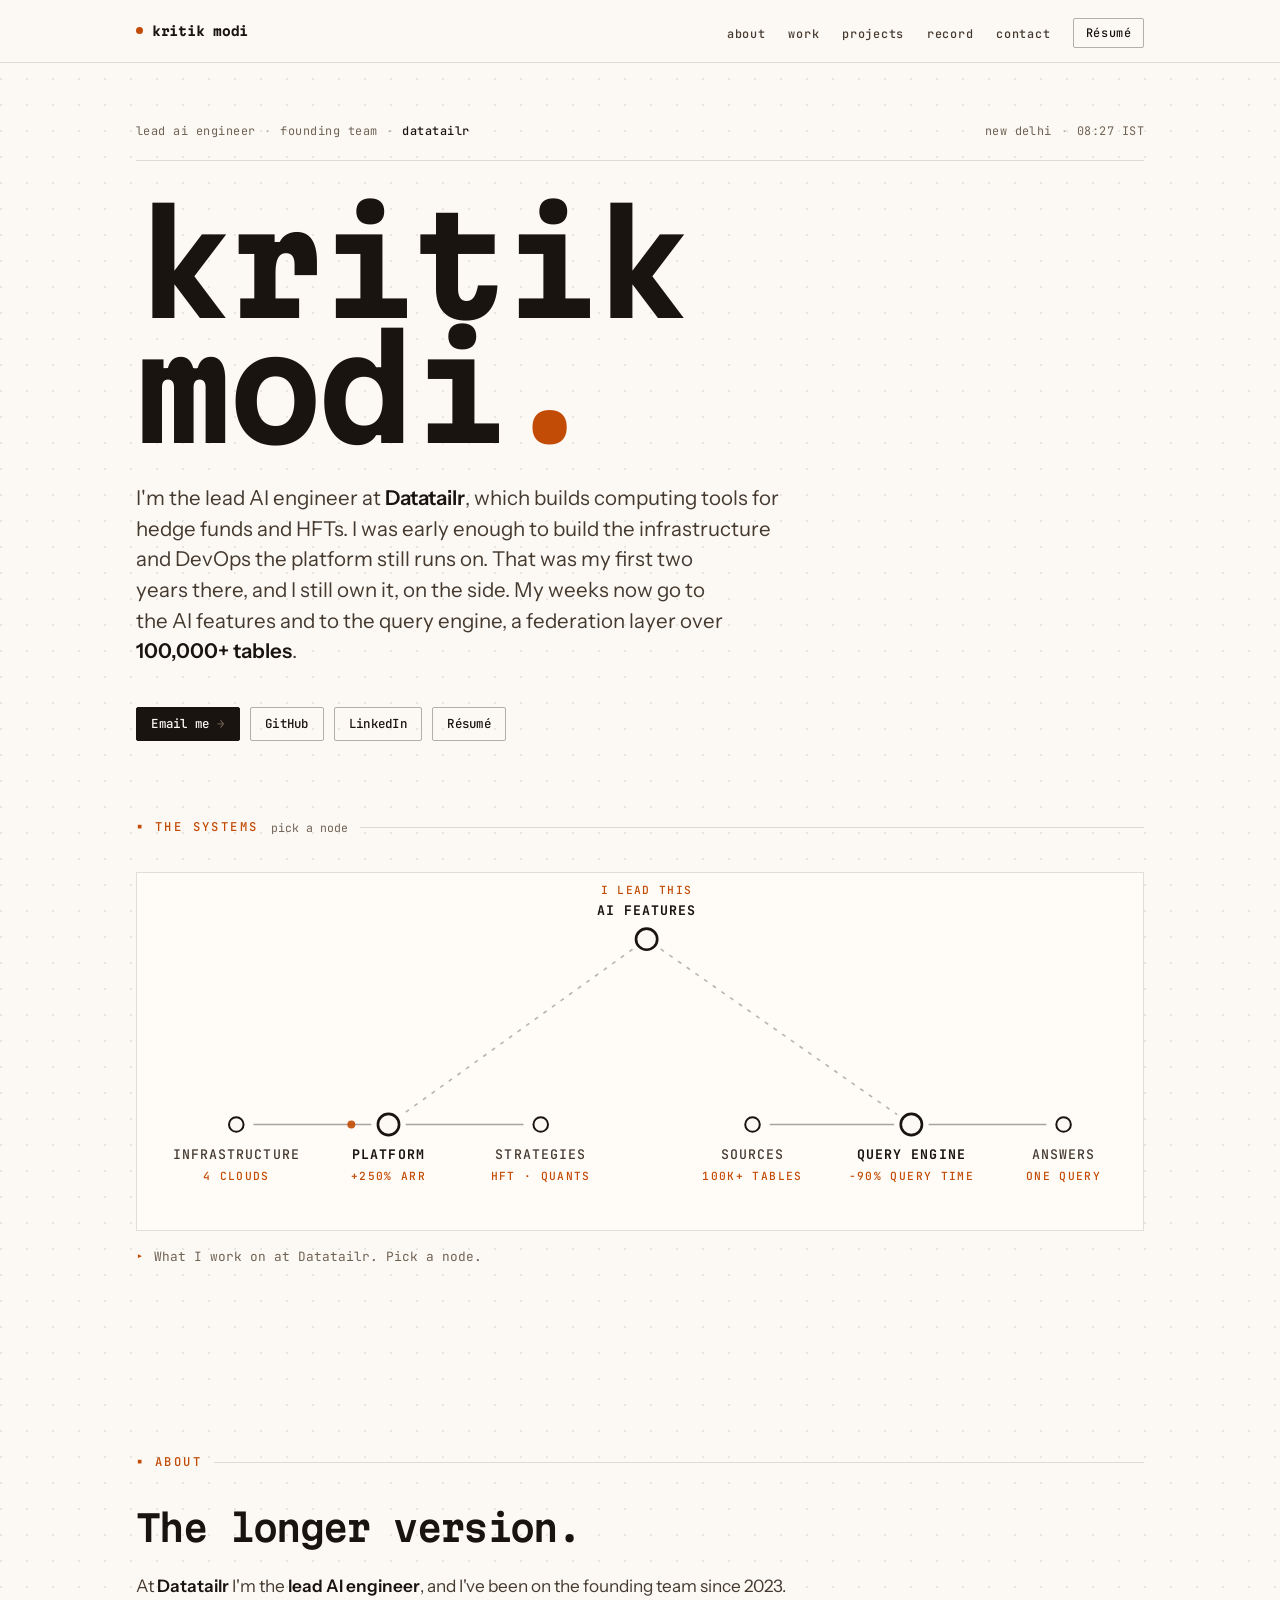
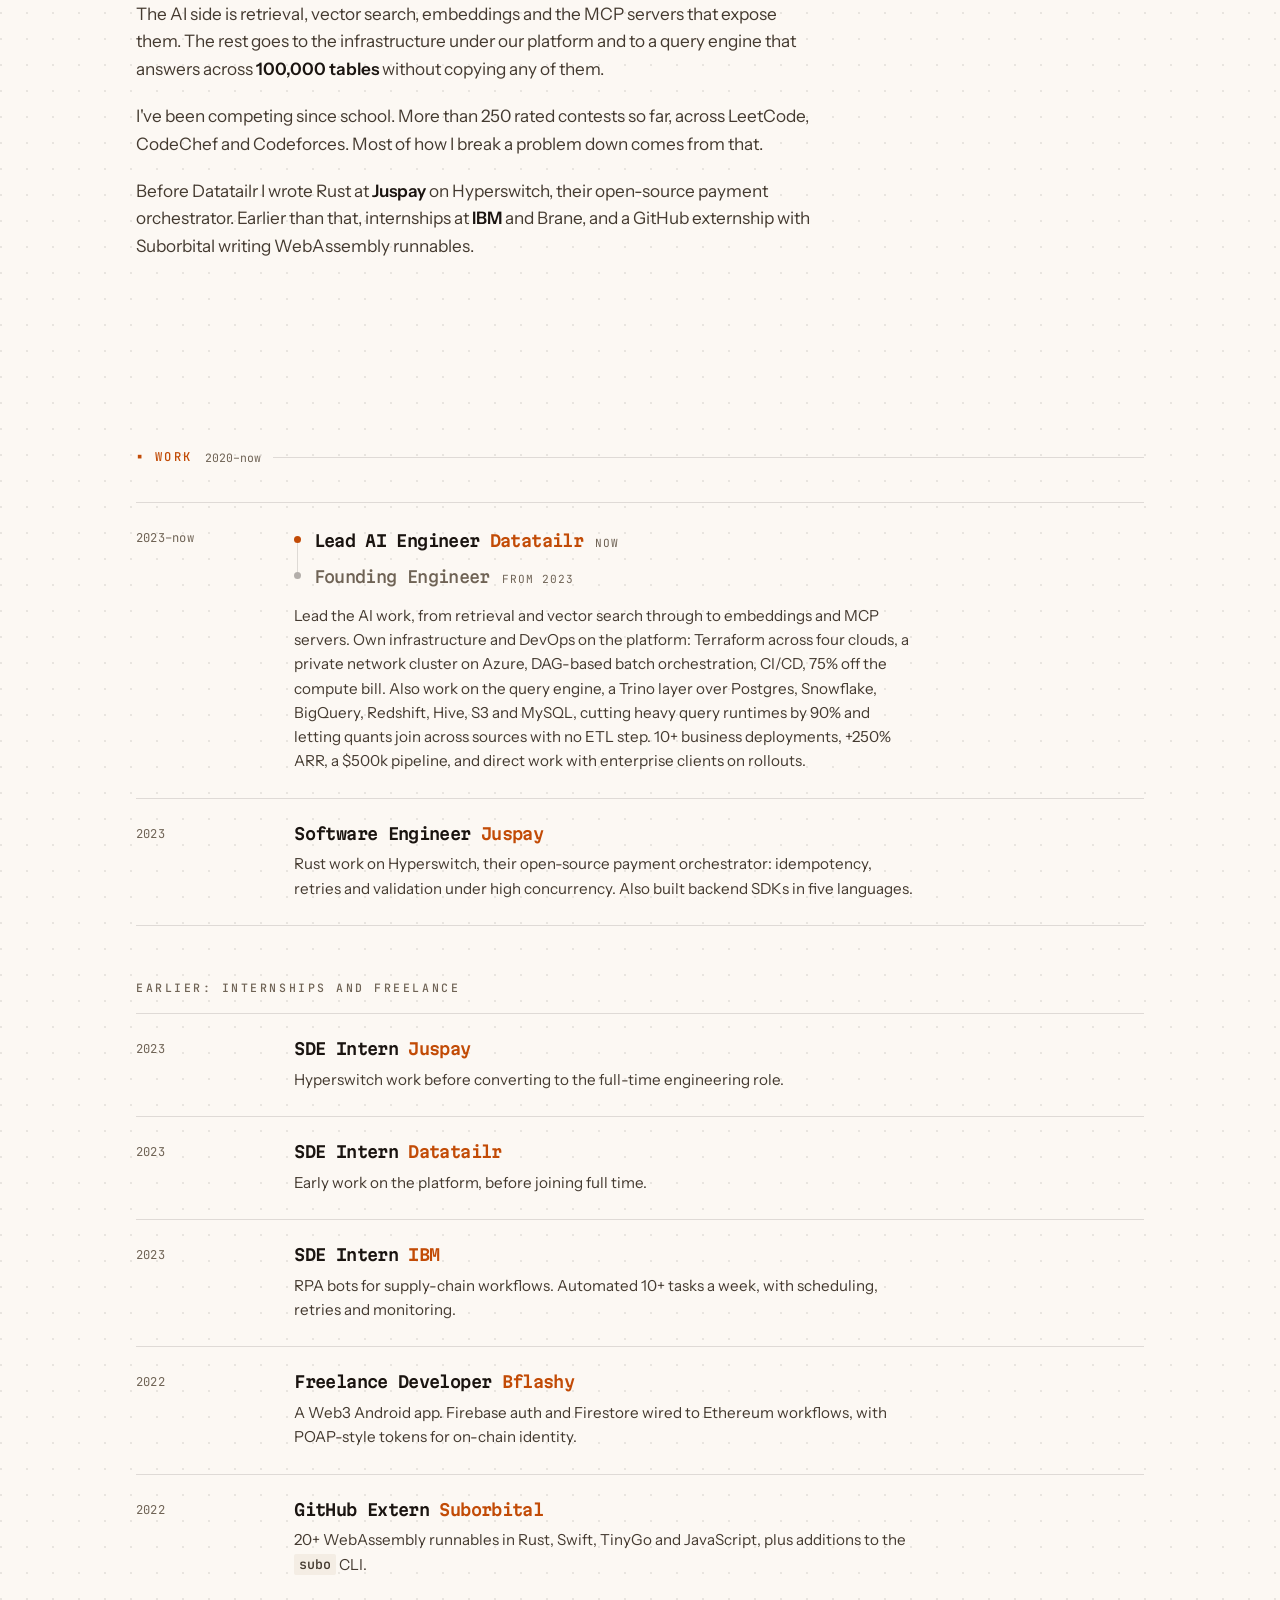
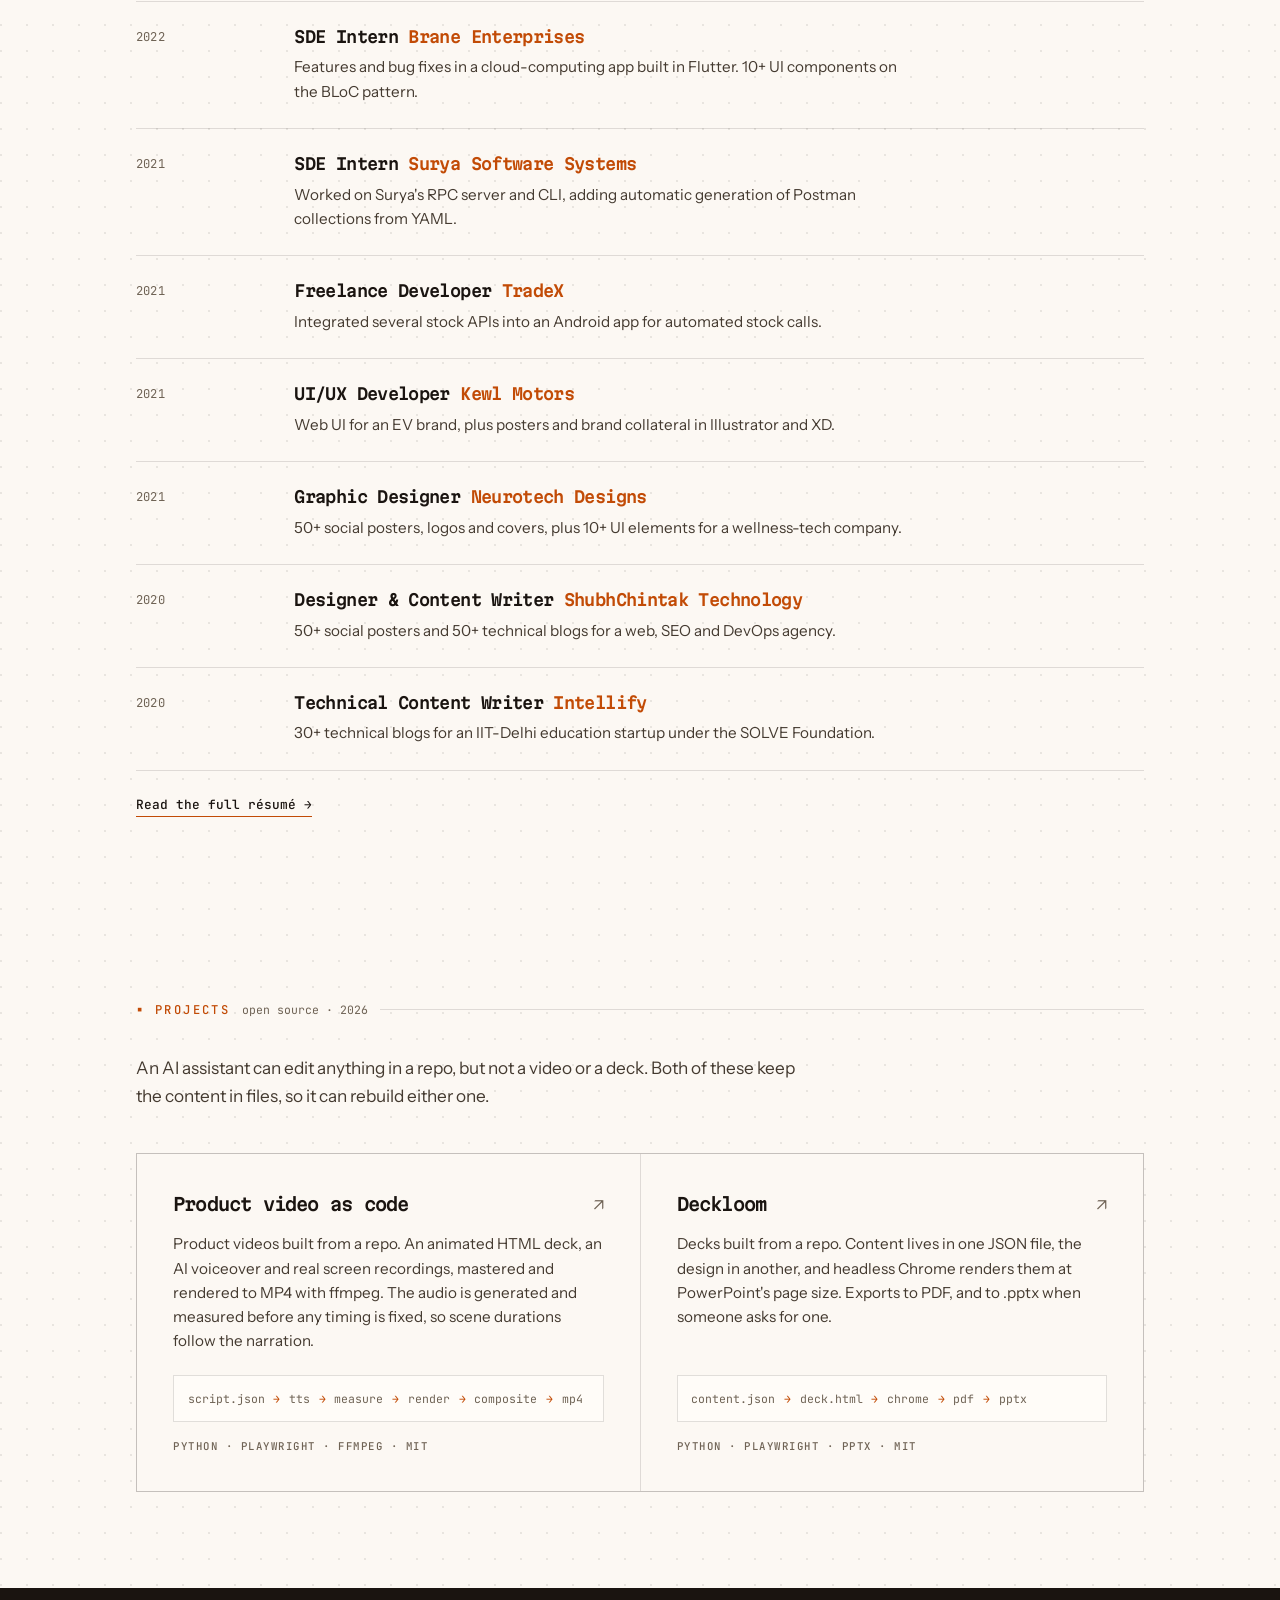
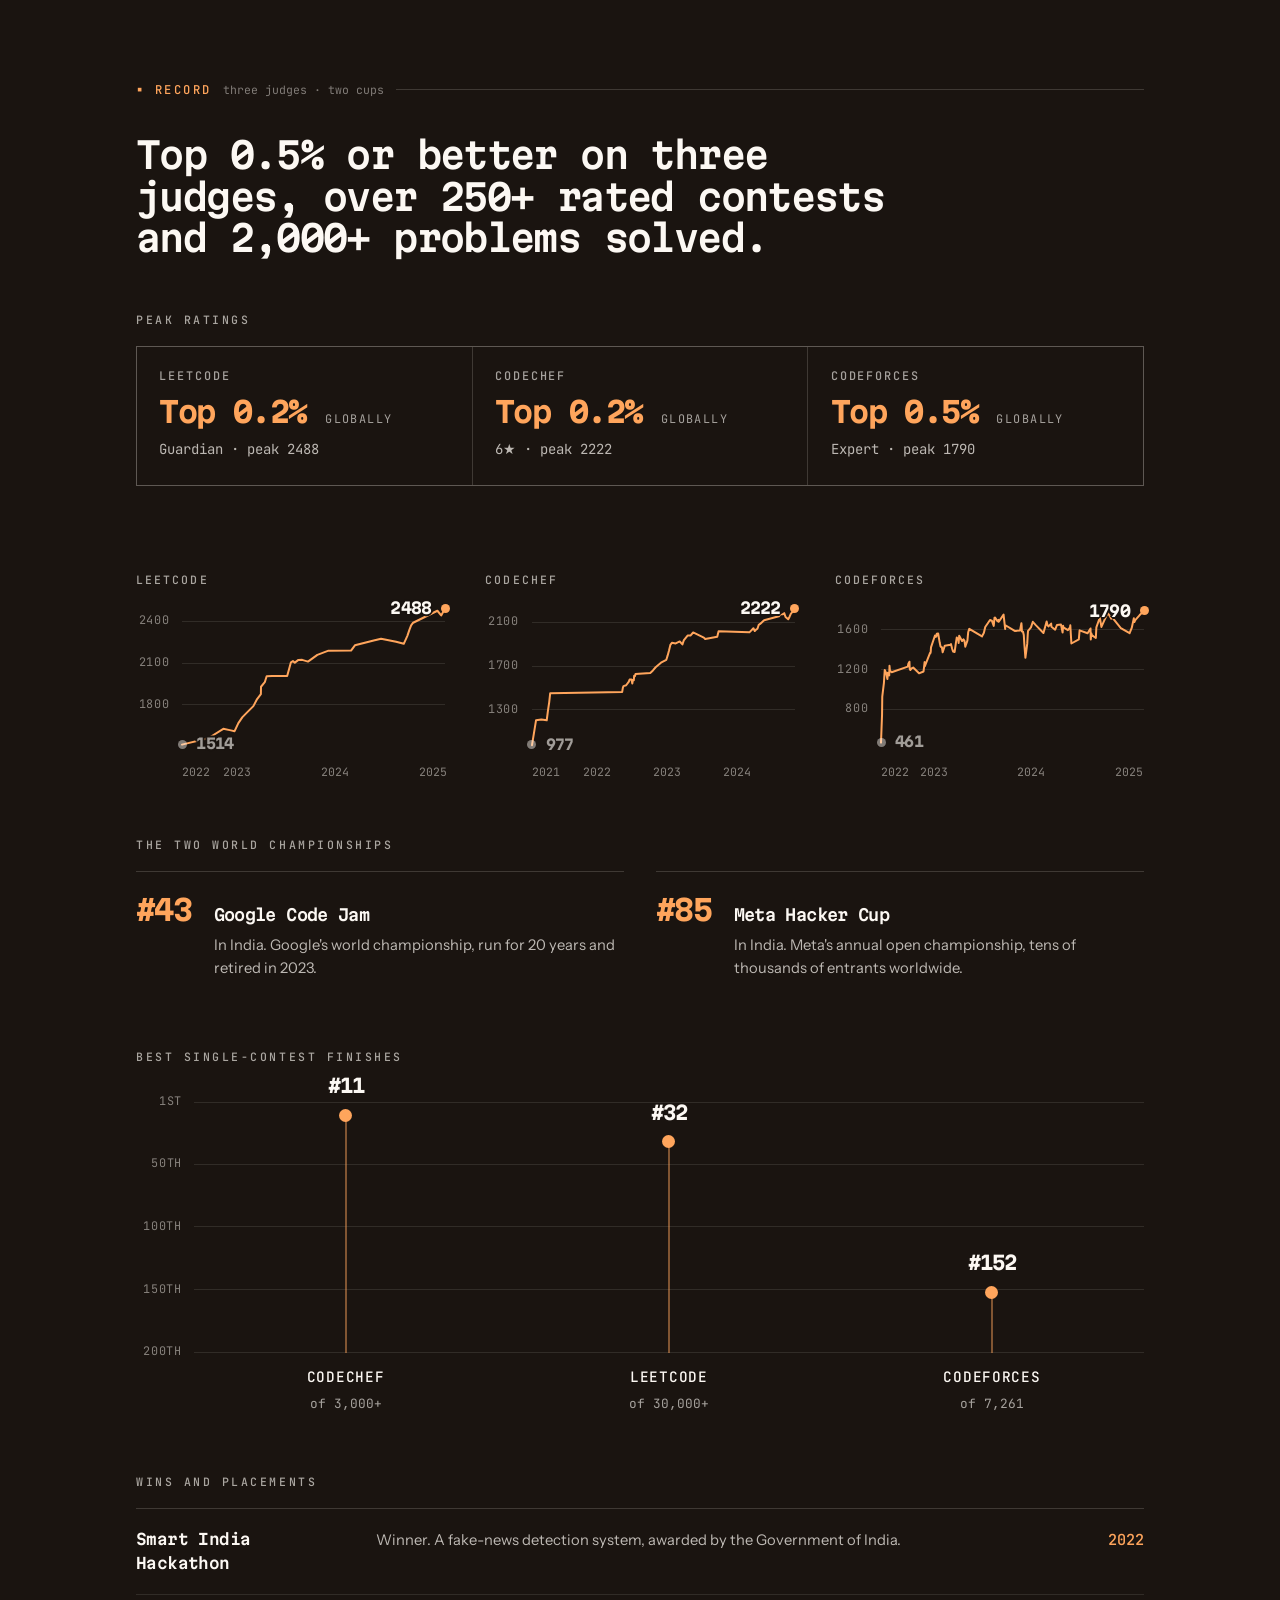
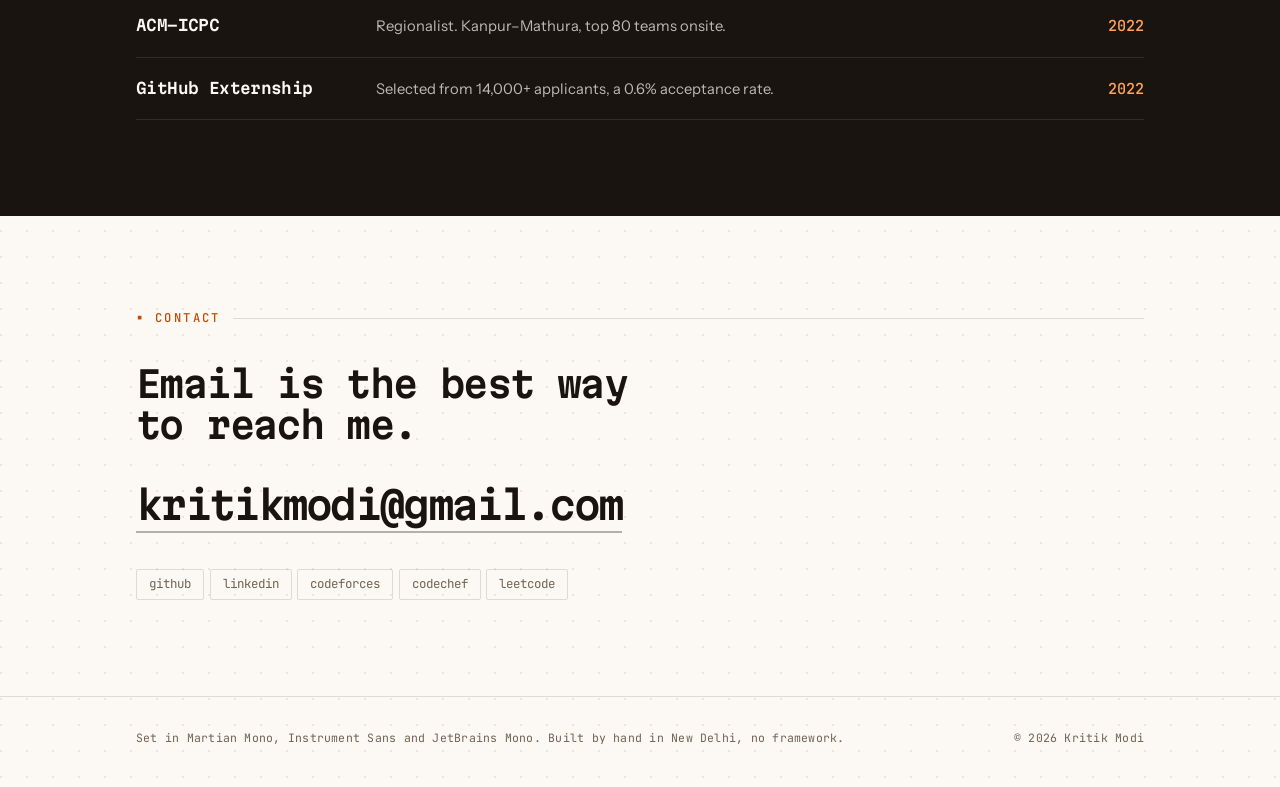
==== commit b9551305: "fix: championship ranks at the peak-rating size, hacker cup at 85 Co-Authored-By: Claude Opus 5 <nor" ====
--- a/index.html
+++ b/index.html
@@ -520,7 +520,7 @@
             </span>
           </li>
           <li class="major">
-            <span class="major__rank">#86</span>
+            <span class="major__rank">#85</span>
             <span class="major__body">
               <span class="major__name">Meta Hacker Cup</span>
               <span class="major__note">In India. Meta's annual open championship, tens of thousands of entrants worldwide.</span>
--- a/assets/css/styles.css
+++ b/assets/css/styles.css
@@ -890,9 +890,9 @@
 .major__rank {
   font-family: var(--display);
   font-weight: 700;
-  font-size: clamp(2rem, 1.3rem + 2.4vw, 3.1rem);
-  line-height: .9;
-  letter-spacing: -.06em;
+  font-size: clamp(1.4rem, 1.1rem + 1.1vw, 1.8rem);
+  line-height: 1;
+  letter-spacing: -.055em;
   font-variant-numeric: tabular-nums;
   color: var(--signal-lift);
 }
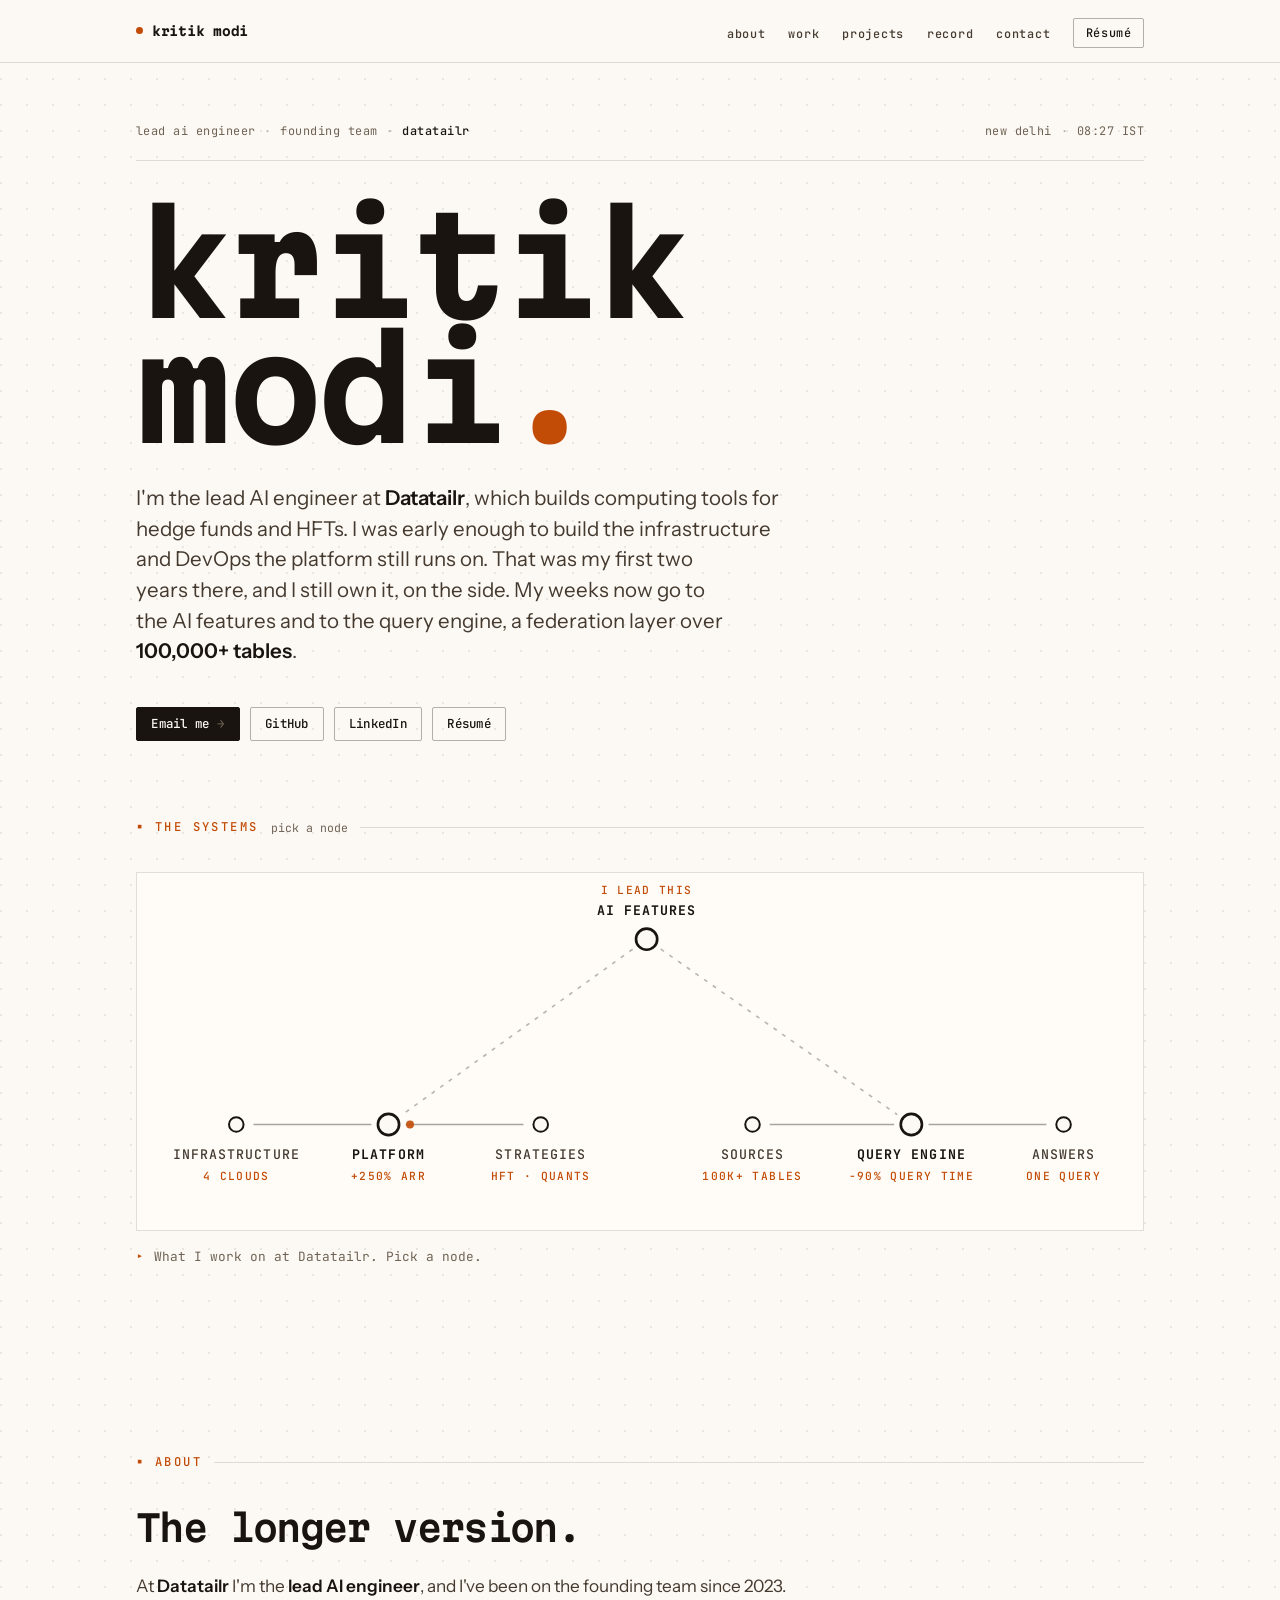
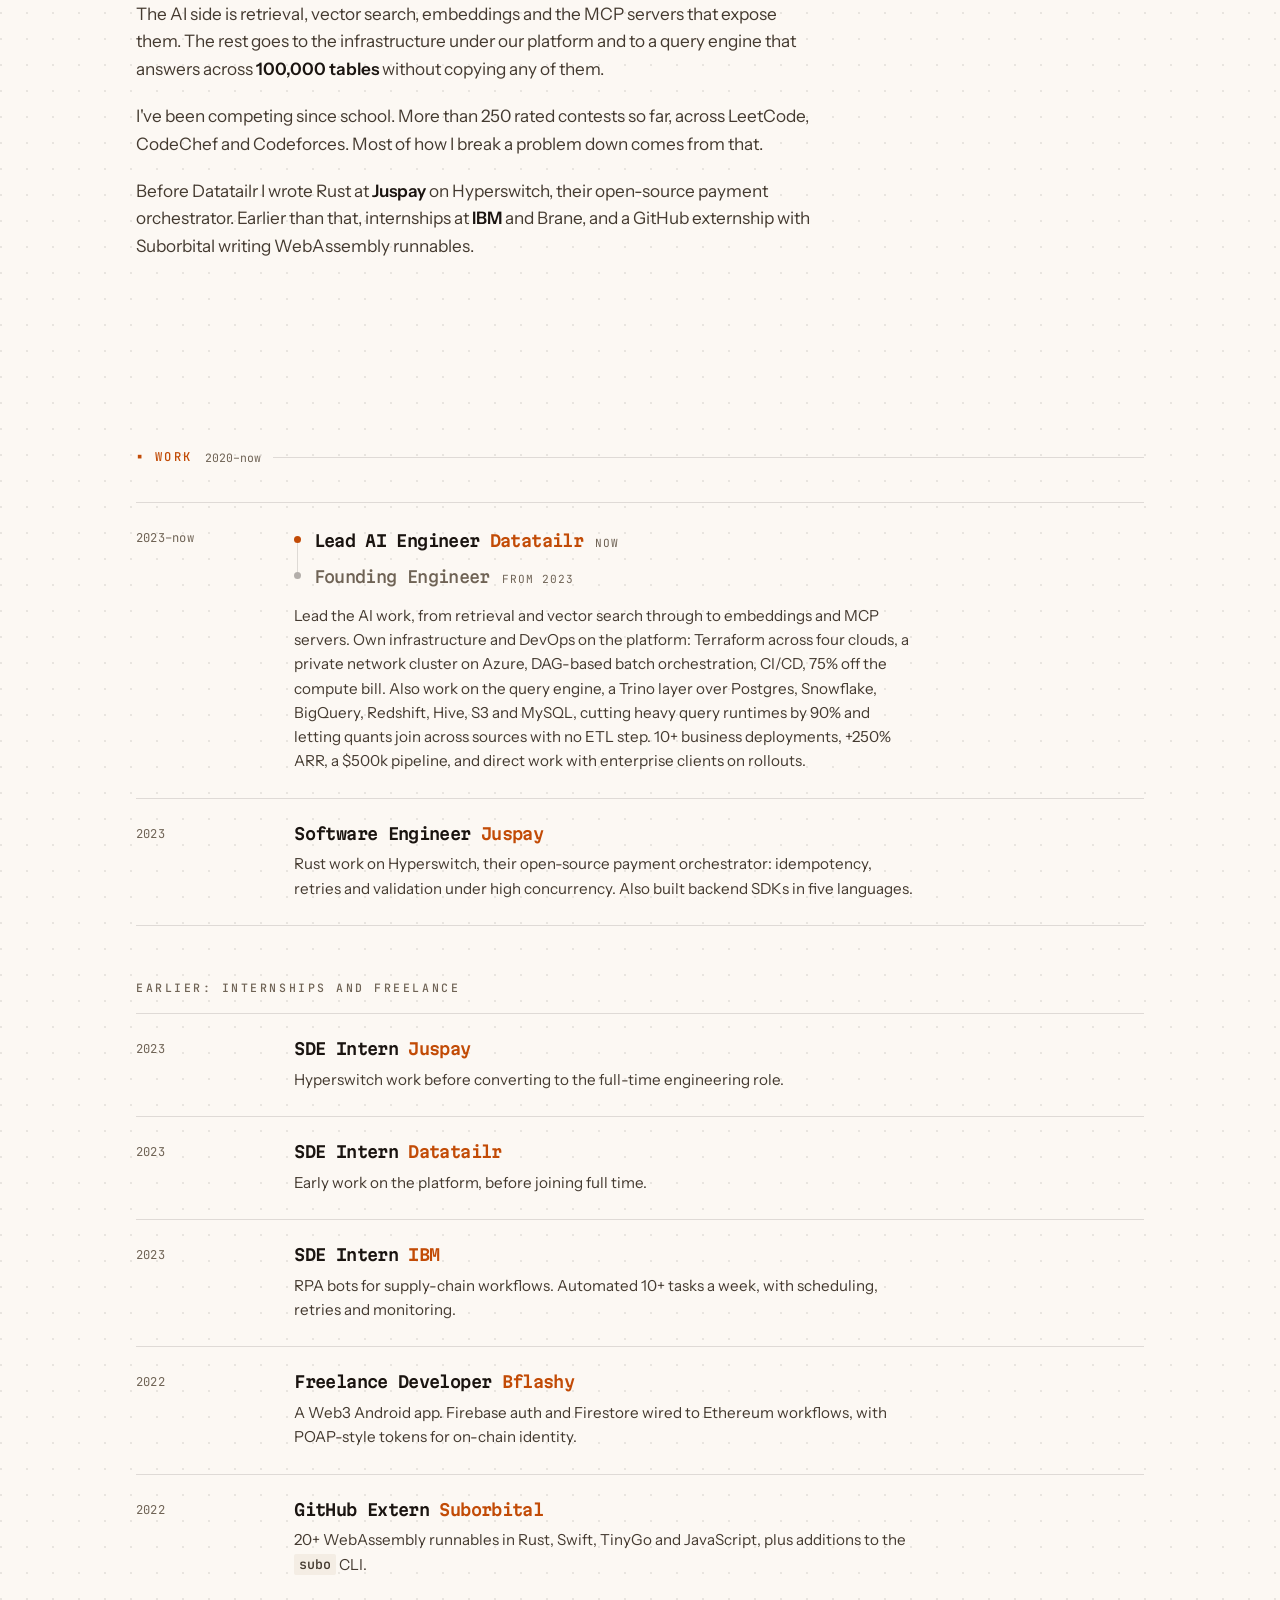
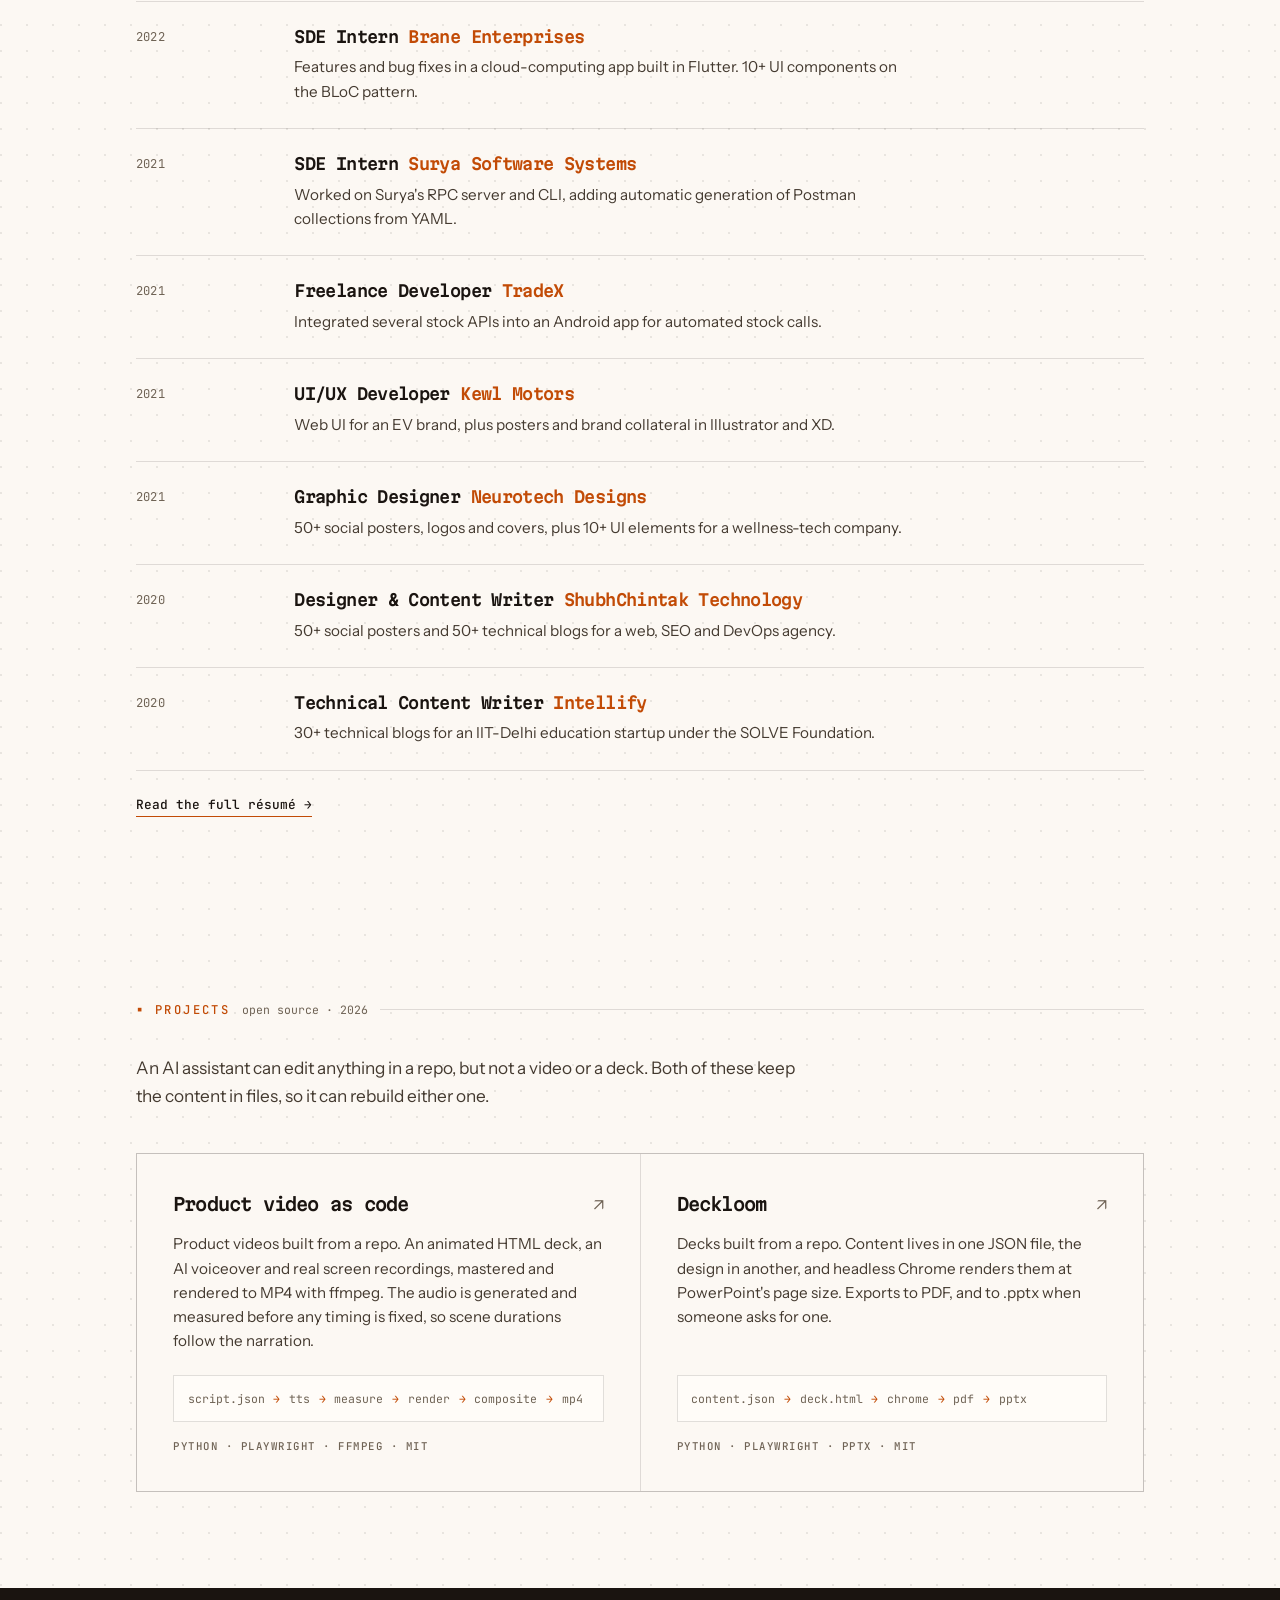
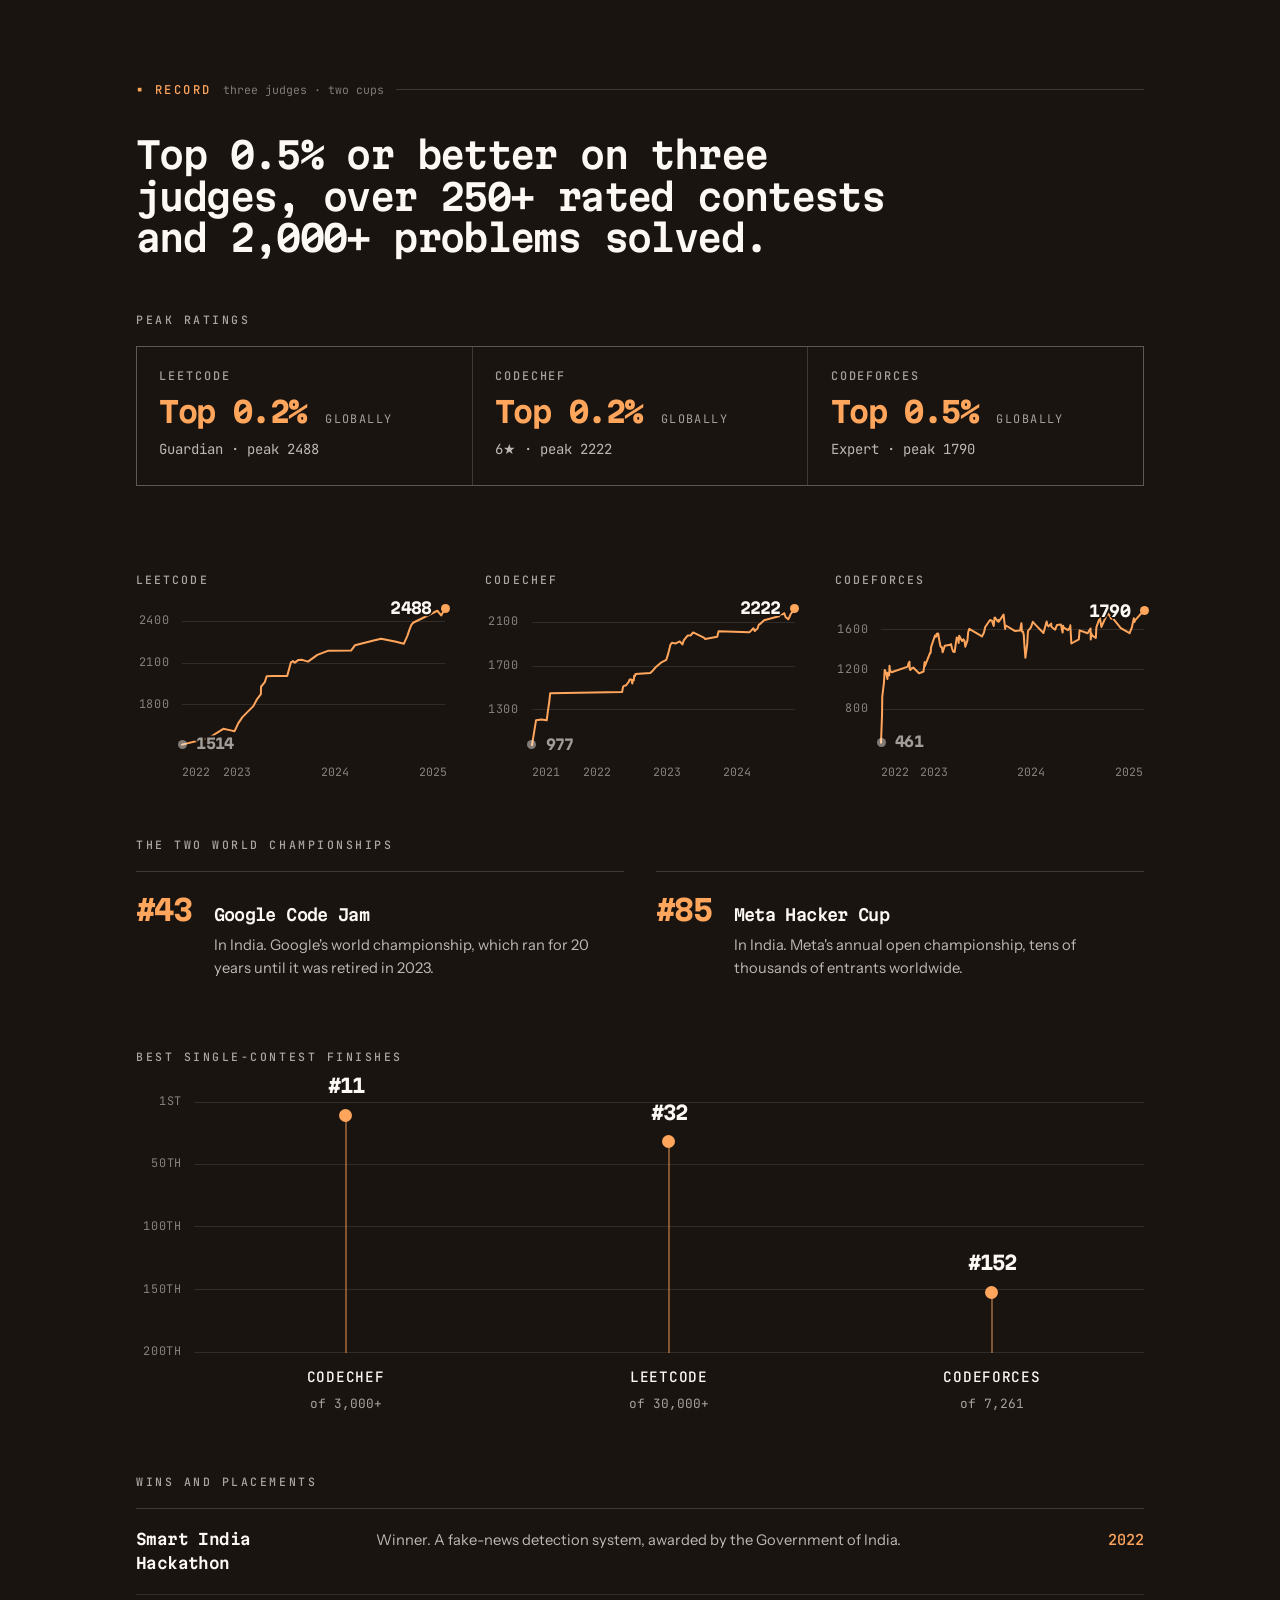
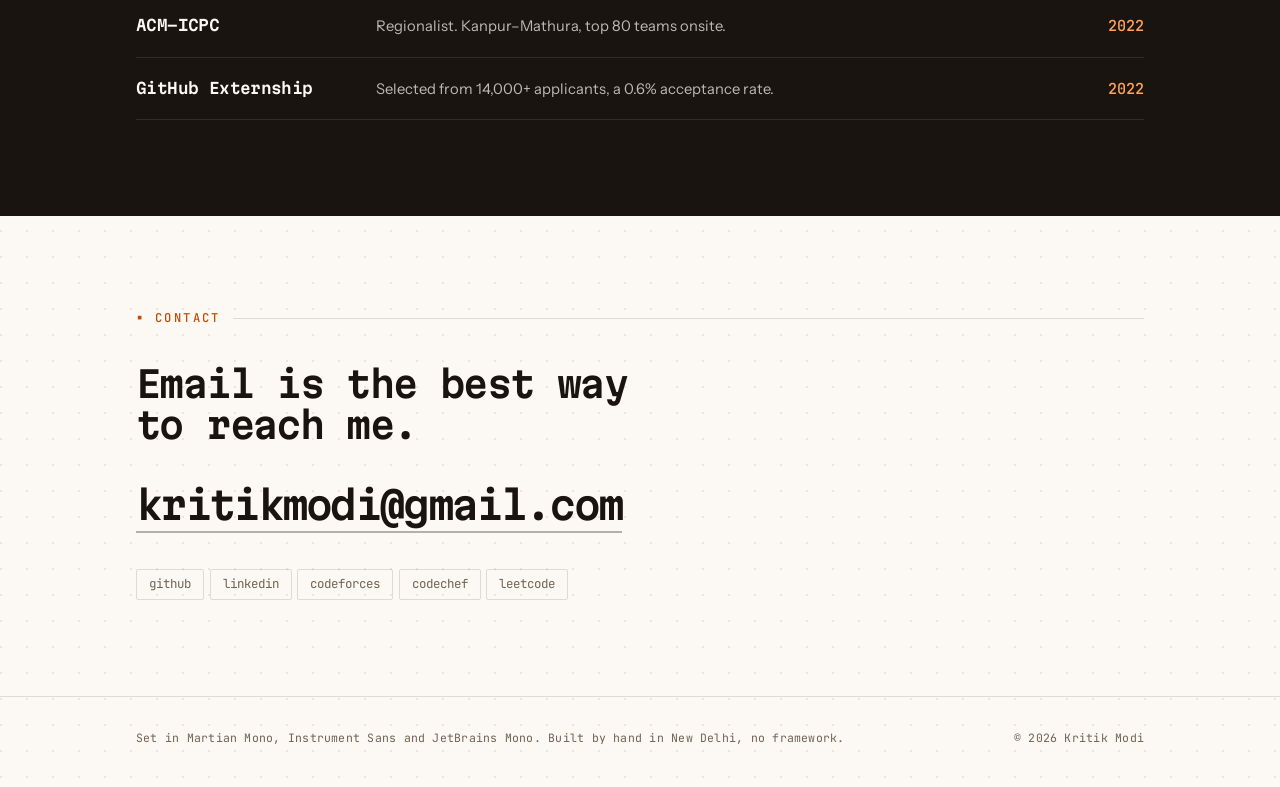
==== commit 4df5a71f: "copy: code jam note reads "which ran" Co-Authored-By: Claude Opus 5 <noreply@anthropic.com>" ====
--- a/index.html
+++ b/index.html
@@ -516,7 +516,7 @@
             <span class="major__rank">#43</span>
             <span class="major__body">
               <span class="major__name">Google Code Jam</span>
-              <span class="major__note">In India. Google's world championship, run for 20 years and retired in 2023.</span>
+              <span class="major__note">In India. Google's world championship, which ran for 20 years until it was retired in 2023.</span>
             </span>
           </li>
           <li class="major">
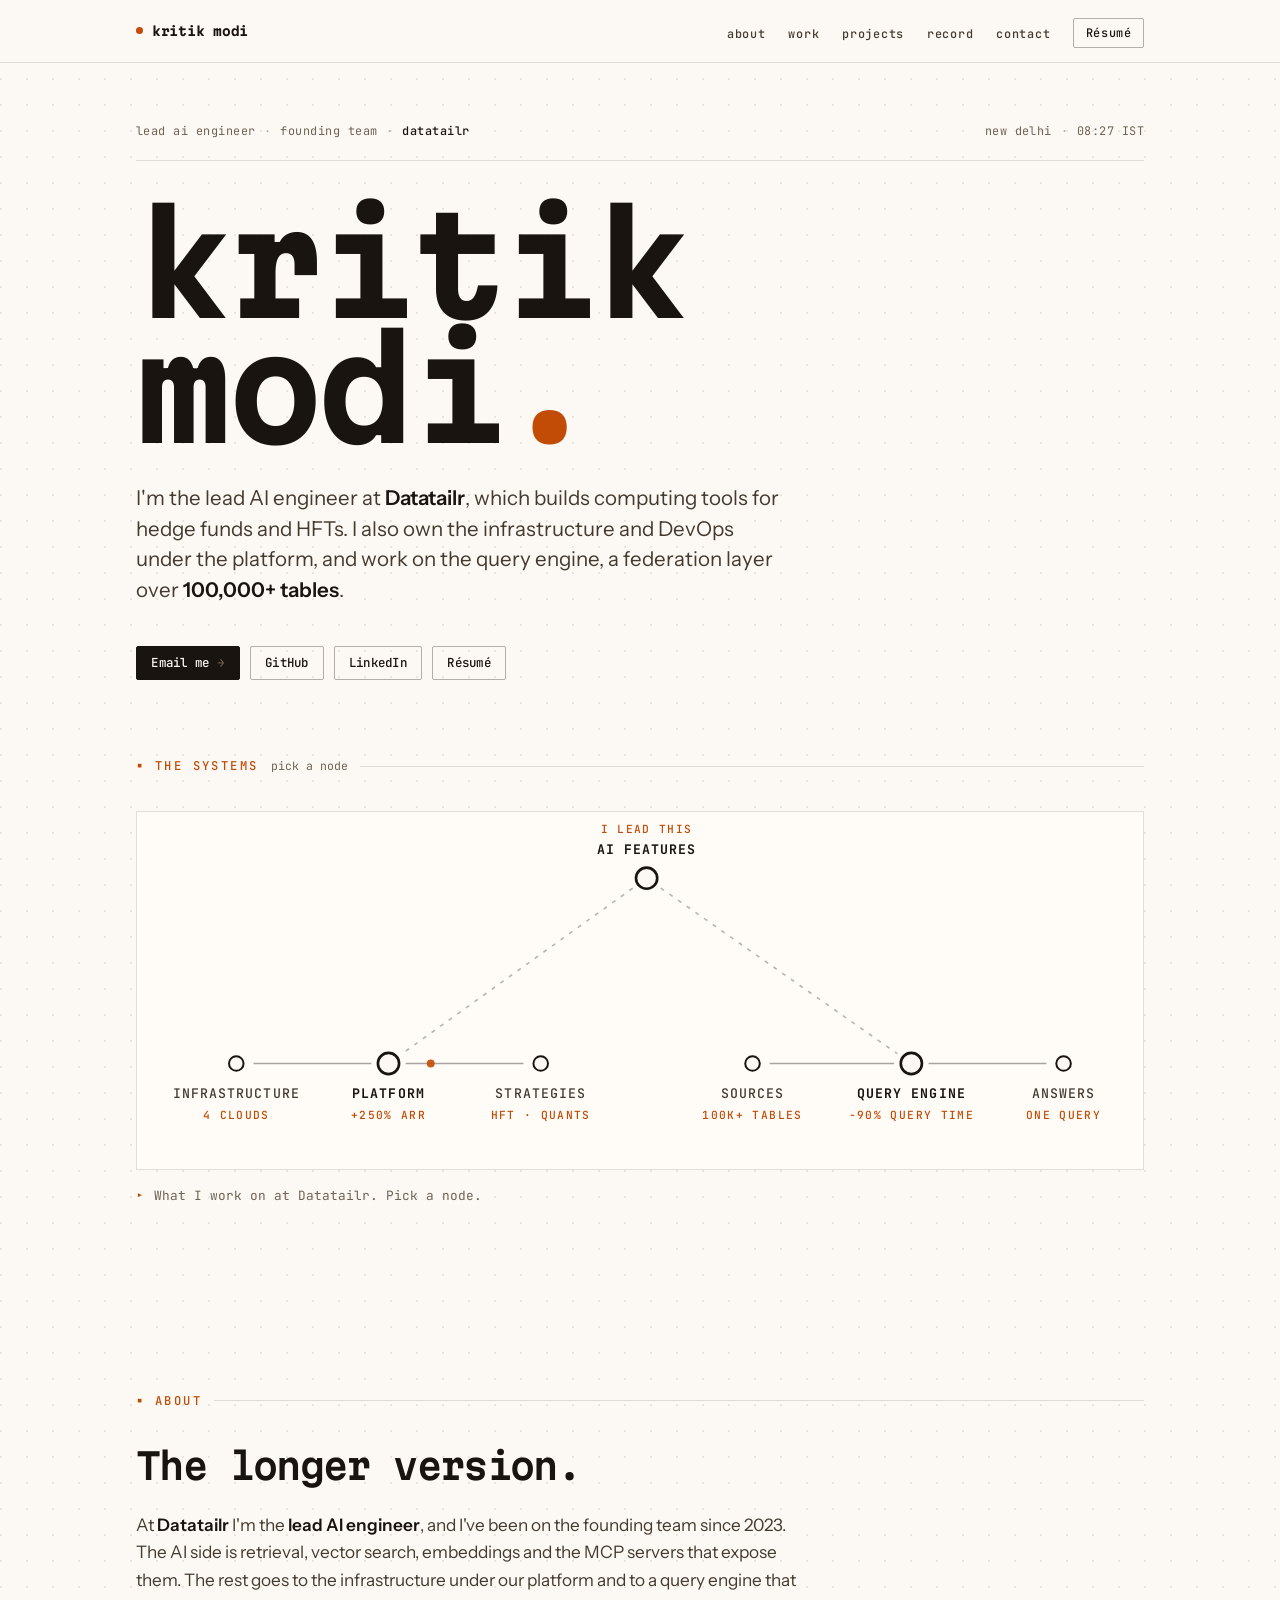
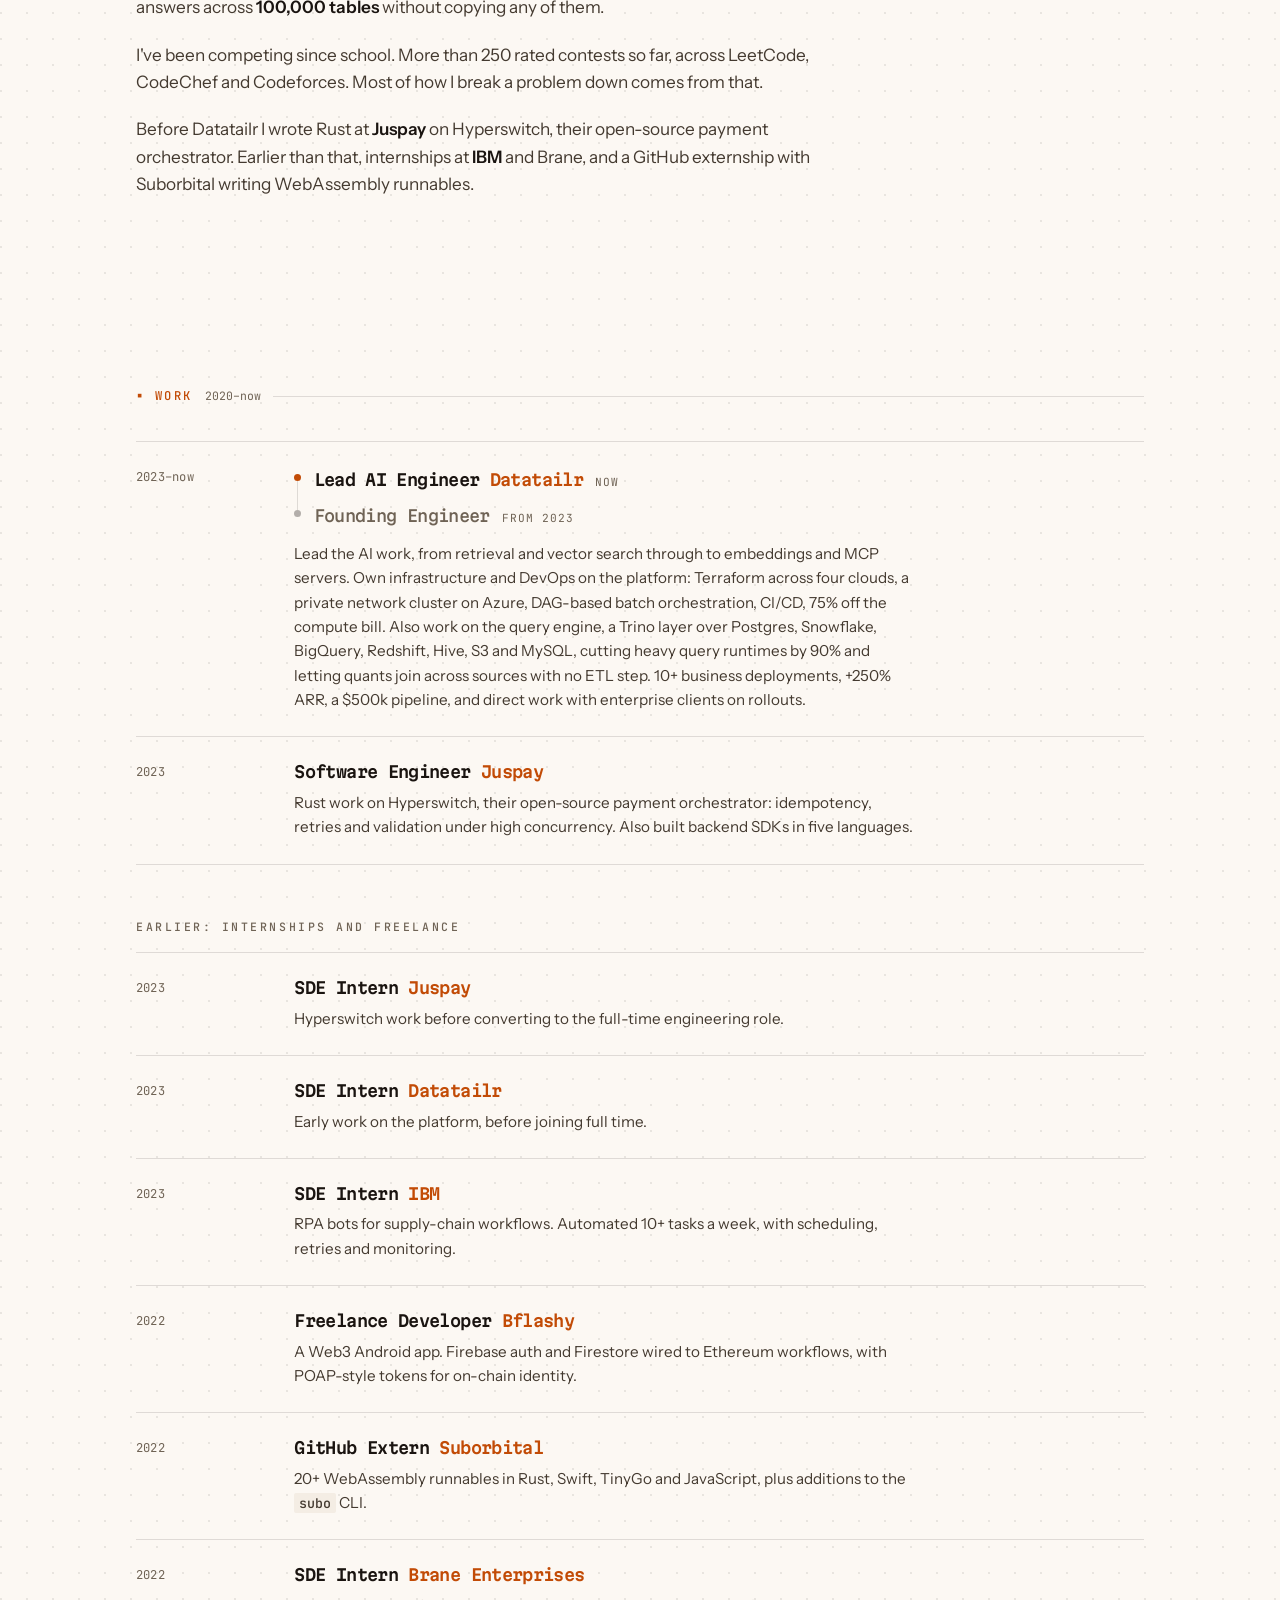
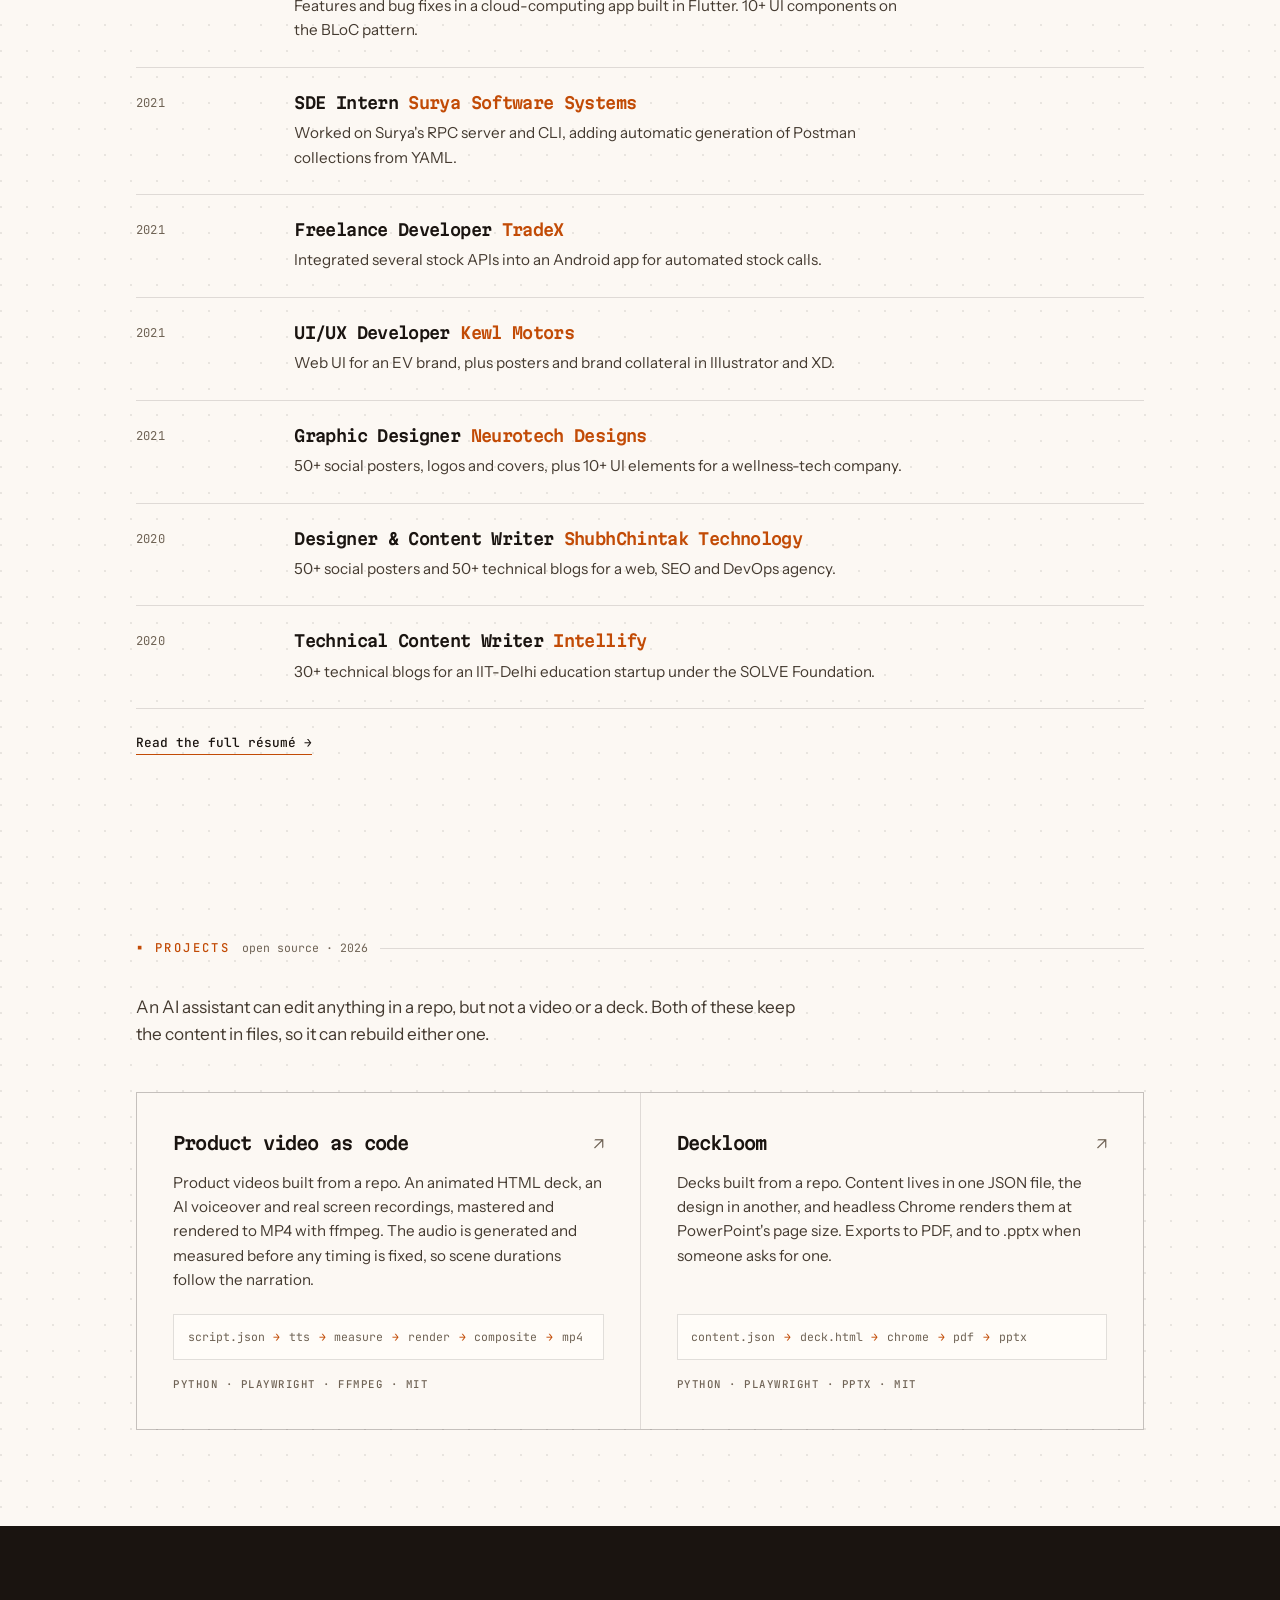
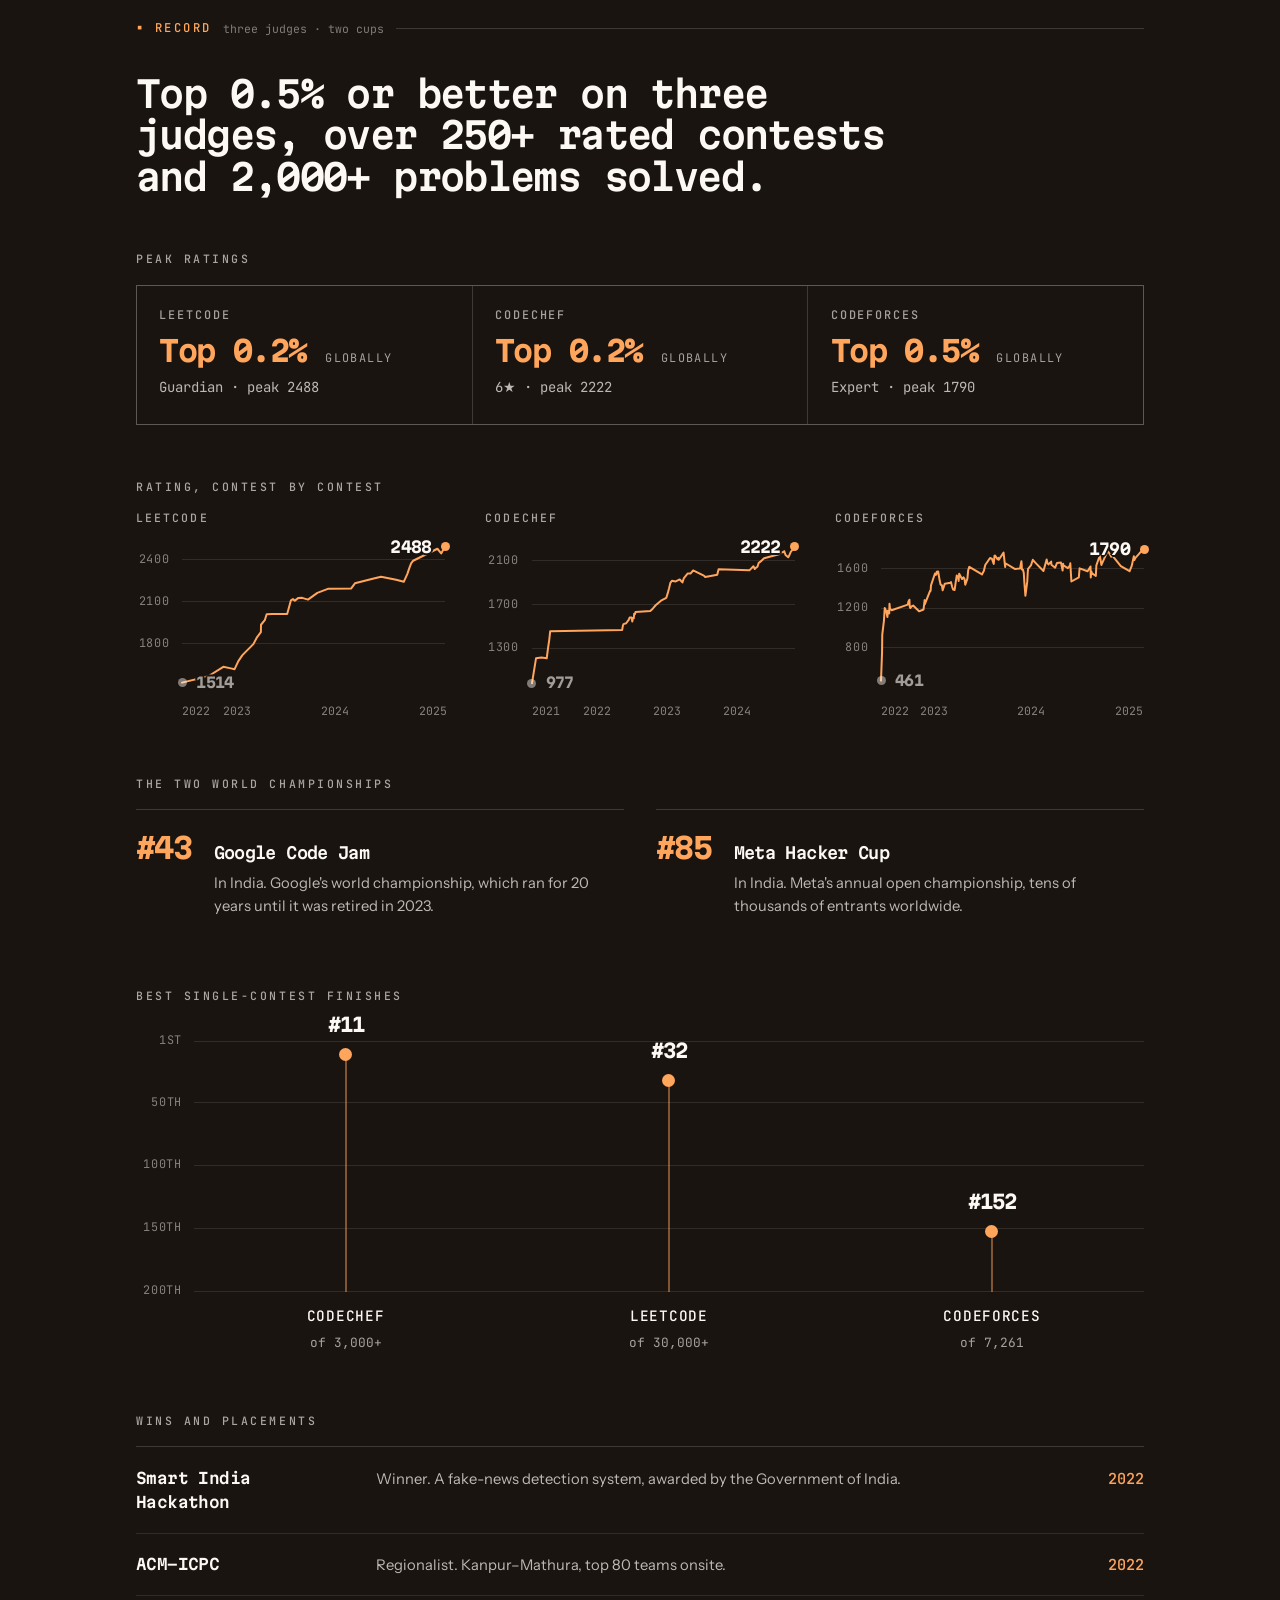
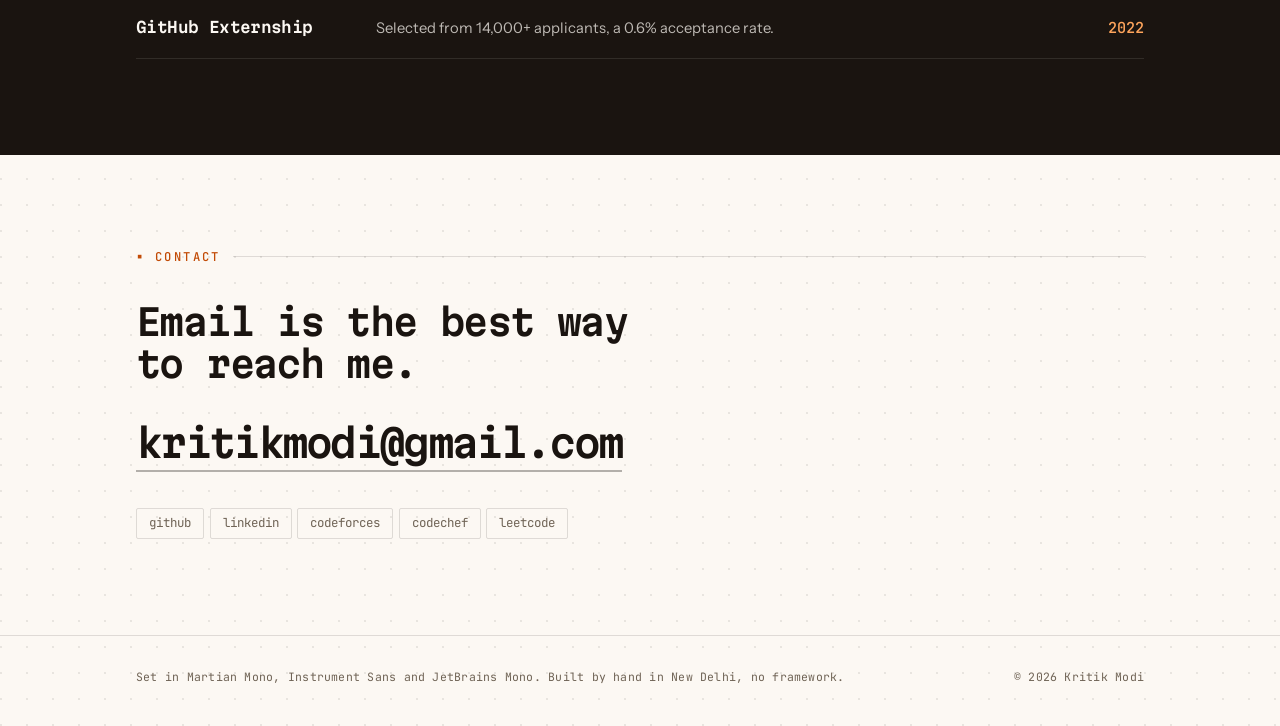
==== commit e569991d: "revert: hero lede and platform caption back to the original copy Co-Authored-By: Claude Opus 5 <nore" ====
--- a/index.html
+++ b/index.html
@@ -66,11 +66,9 @@
 
         <p class="hero__lede">
           I'm the lead AI engineer at <strong>Datatailr</strong>, which builds
-          computing tools for hedge funds and HFTs. I was early enough to build
-          the infrastructure and DevOps the platform still runs on. That was my
-          first two years there, and I still own it, on the side. My weeks now go
-          to the AI features and to the query engine, a federation layer over
-          <strong>100,000+ tables</strong>.
+          computing tools for hedge funds and HFTs. I also own the
+          infrastructure and DevOps under the platform, and work on the query
+          engine, a federation layer over <strong>100,000+ tables</strong>.
         </p>
 
         <div class="hero__actions">
@@ -122,7 +120,7 @@
 
               <g class="node node--hub" data-node="platform" tabindex="0" role="button"
                  aria-label="Platform. Datatailr itself. I own the infrastructure and DevOps under it. Right-sizing cut the compute bill by three quarters, and the deployments it unlocked drove 250 percent ARR growth and a 500 thousand dollar pipeline."
-                 data-caption="Platform. Datatailr itself. I built the infrastructure and DevOps under it in my first two years, and still own it. Right-sizing cut the compute bill by three quarters, and the deployments it unlocked drove +250% ARR and a $500k pipeline.">
+                 data-caption="Platform. Datatailr itself, and half my time. I own the infrastructure and DevOps under it. Right-sizing cut the compute bill by three quarters, and the deployments it unlocked drove +250% ARR and a $500k pipeline.">
                 <circle class="node__hit" cx="190" cy="190" r="34" />
                 <circle class="node__dot" cx="190" cy="190" r="8" />
                 <text class="node__label" x="190" y="216" text-anchor="middle">platform</text>
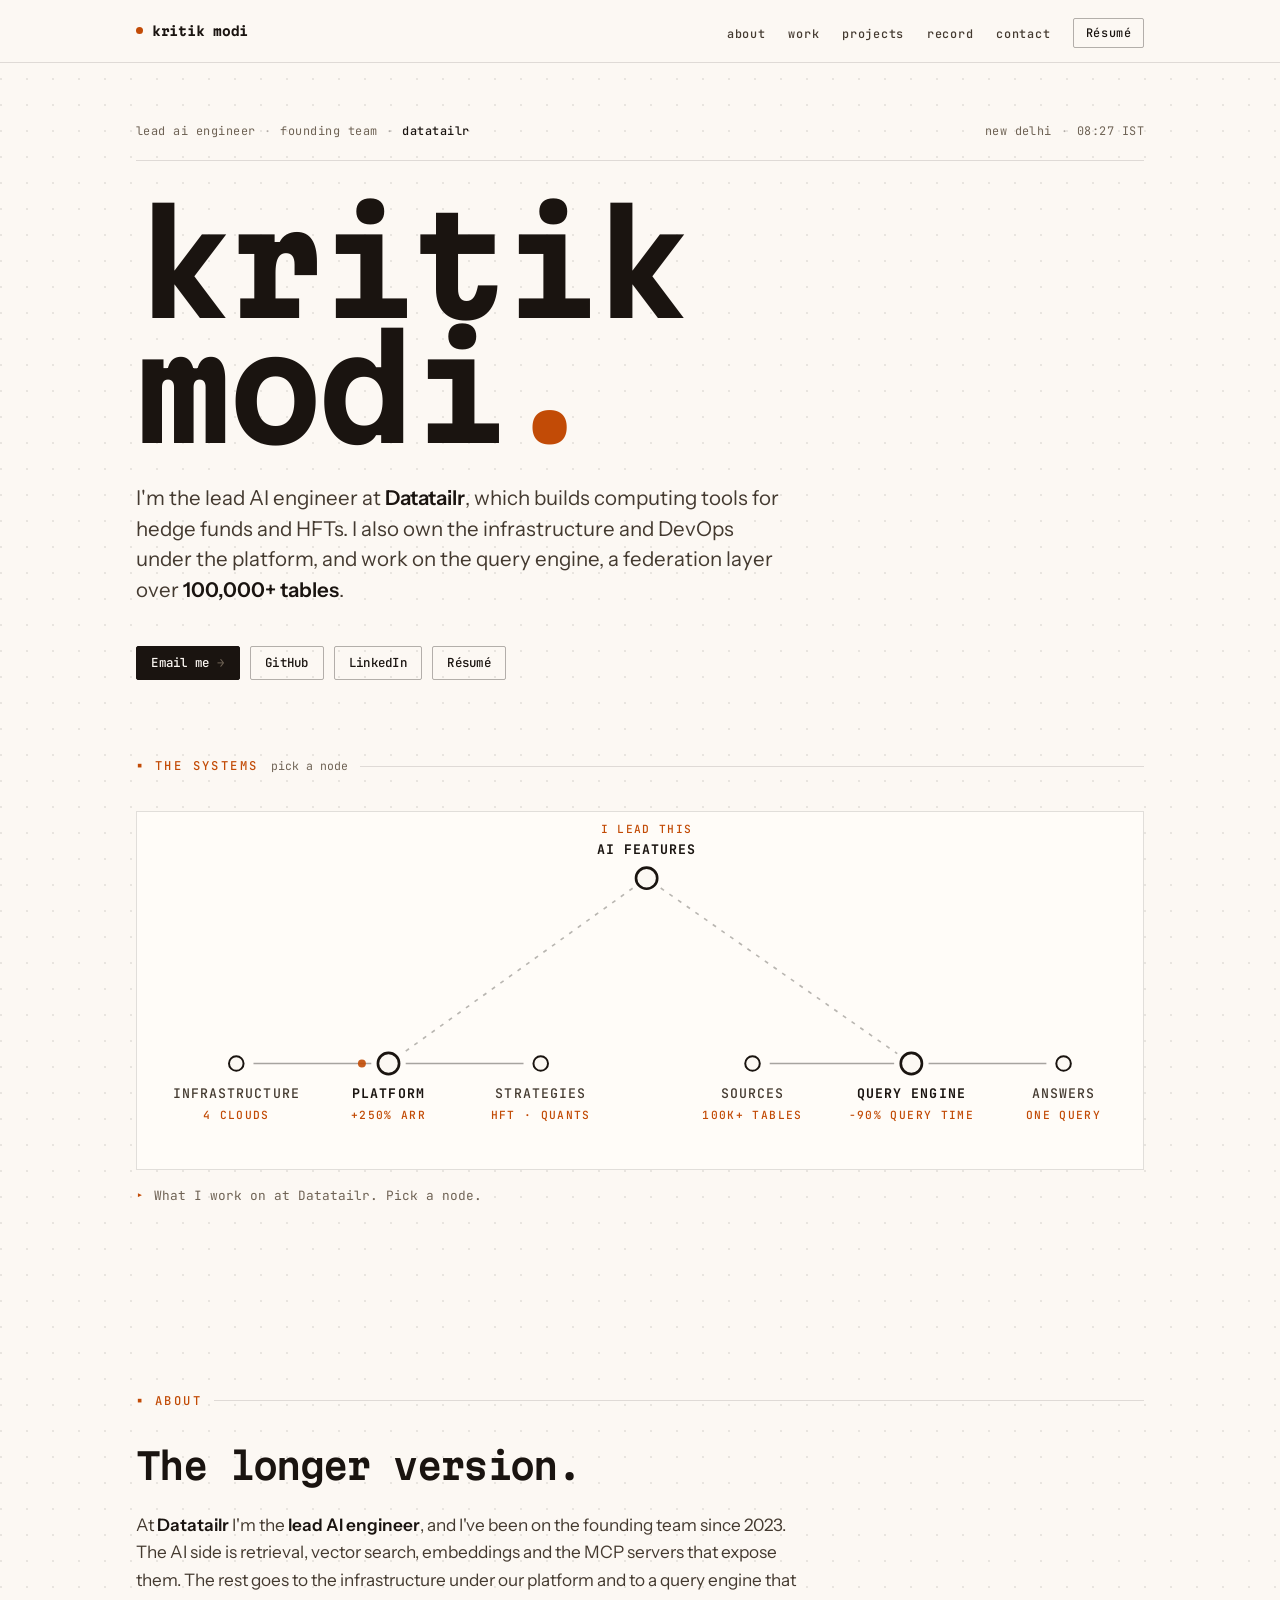
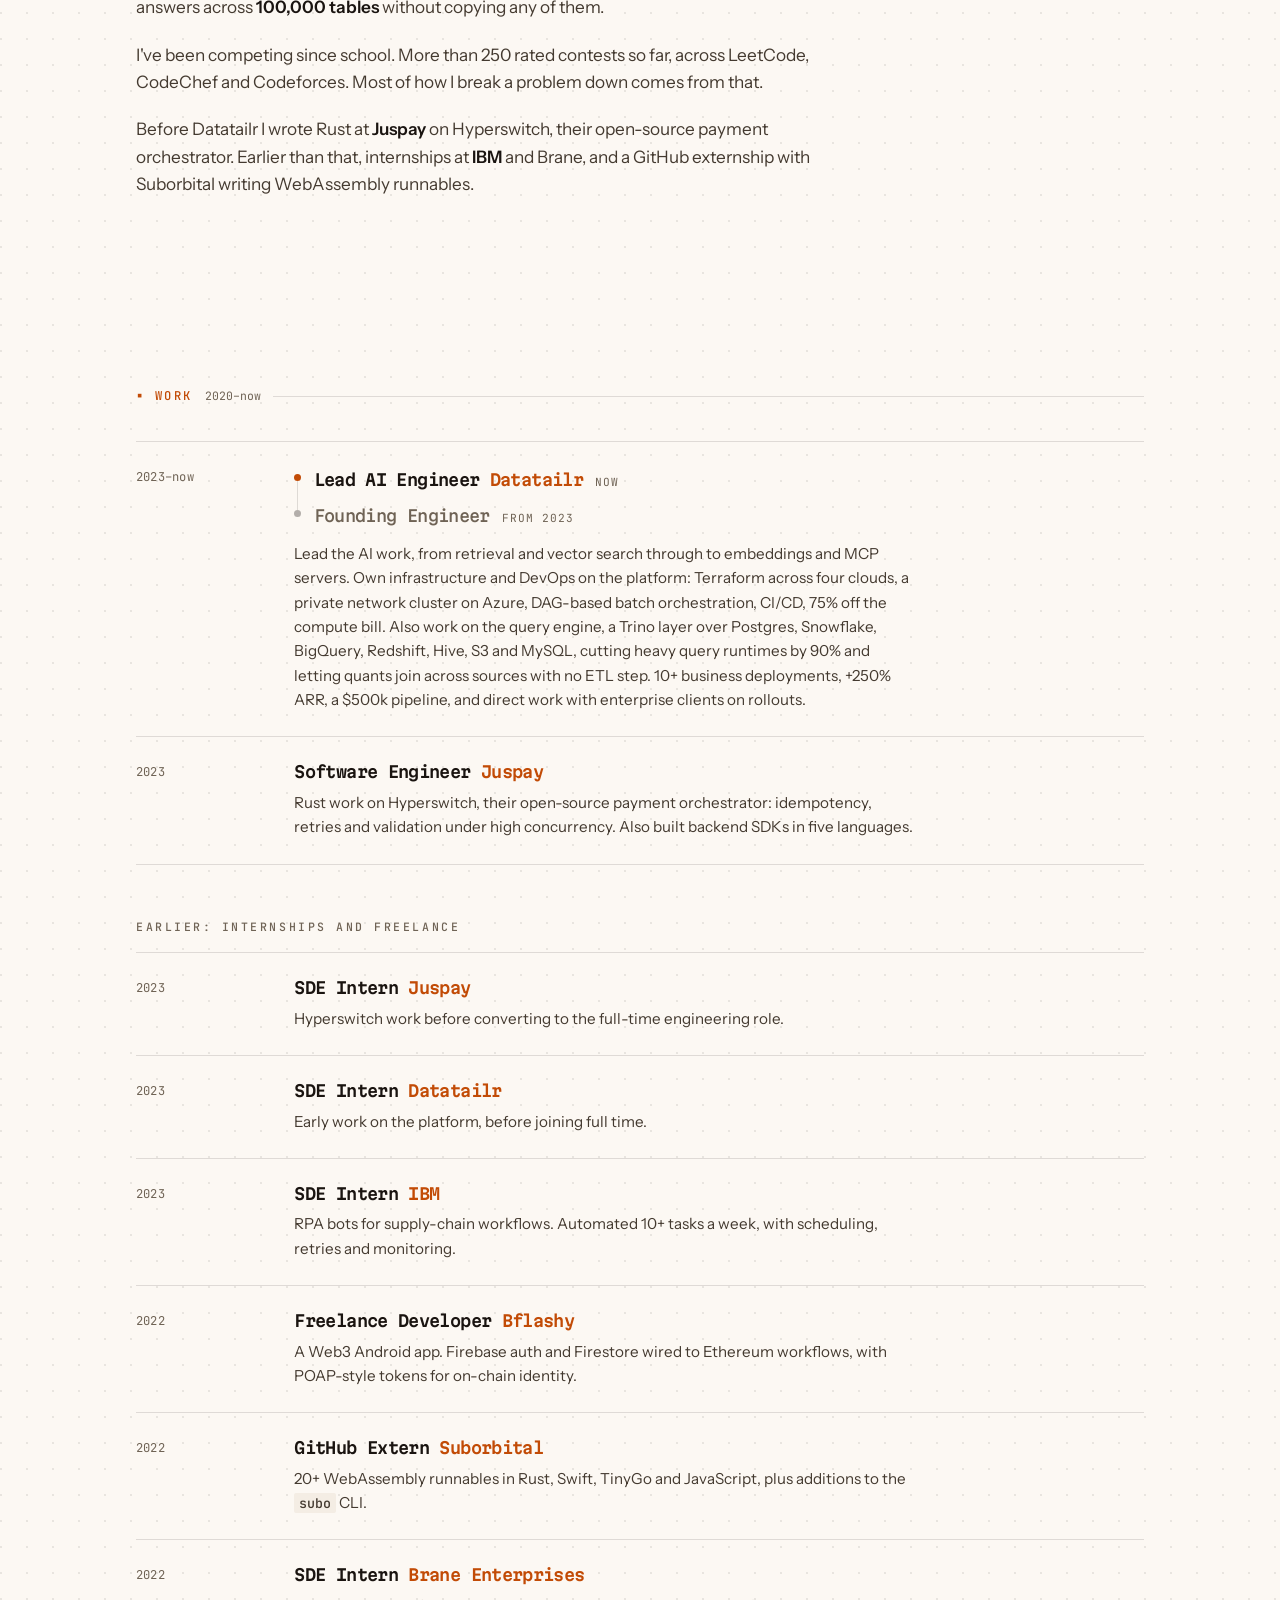
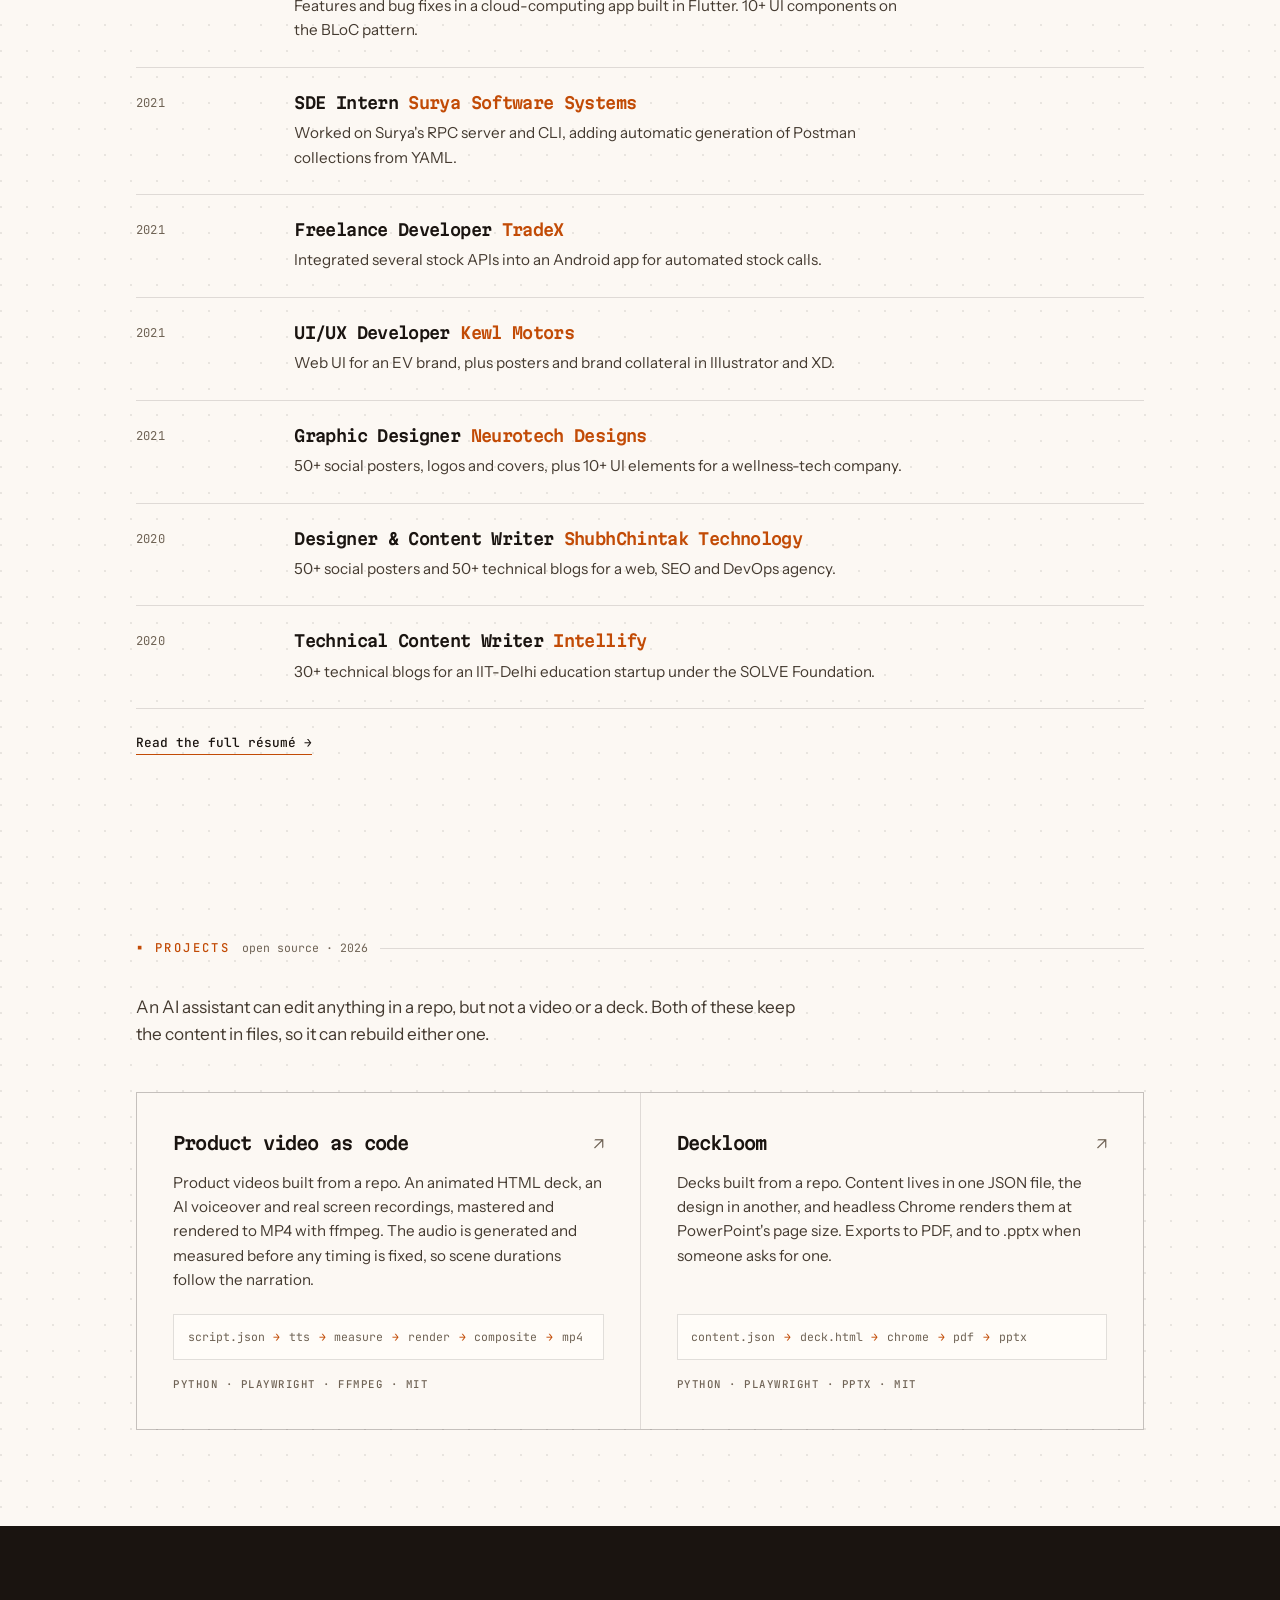
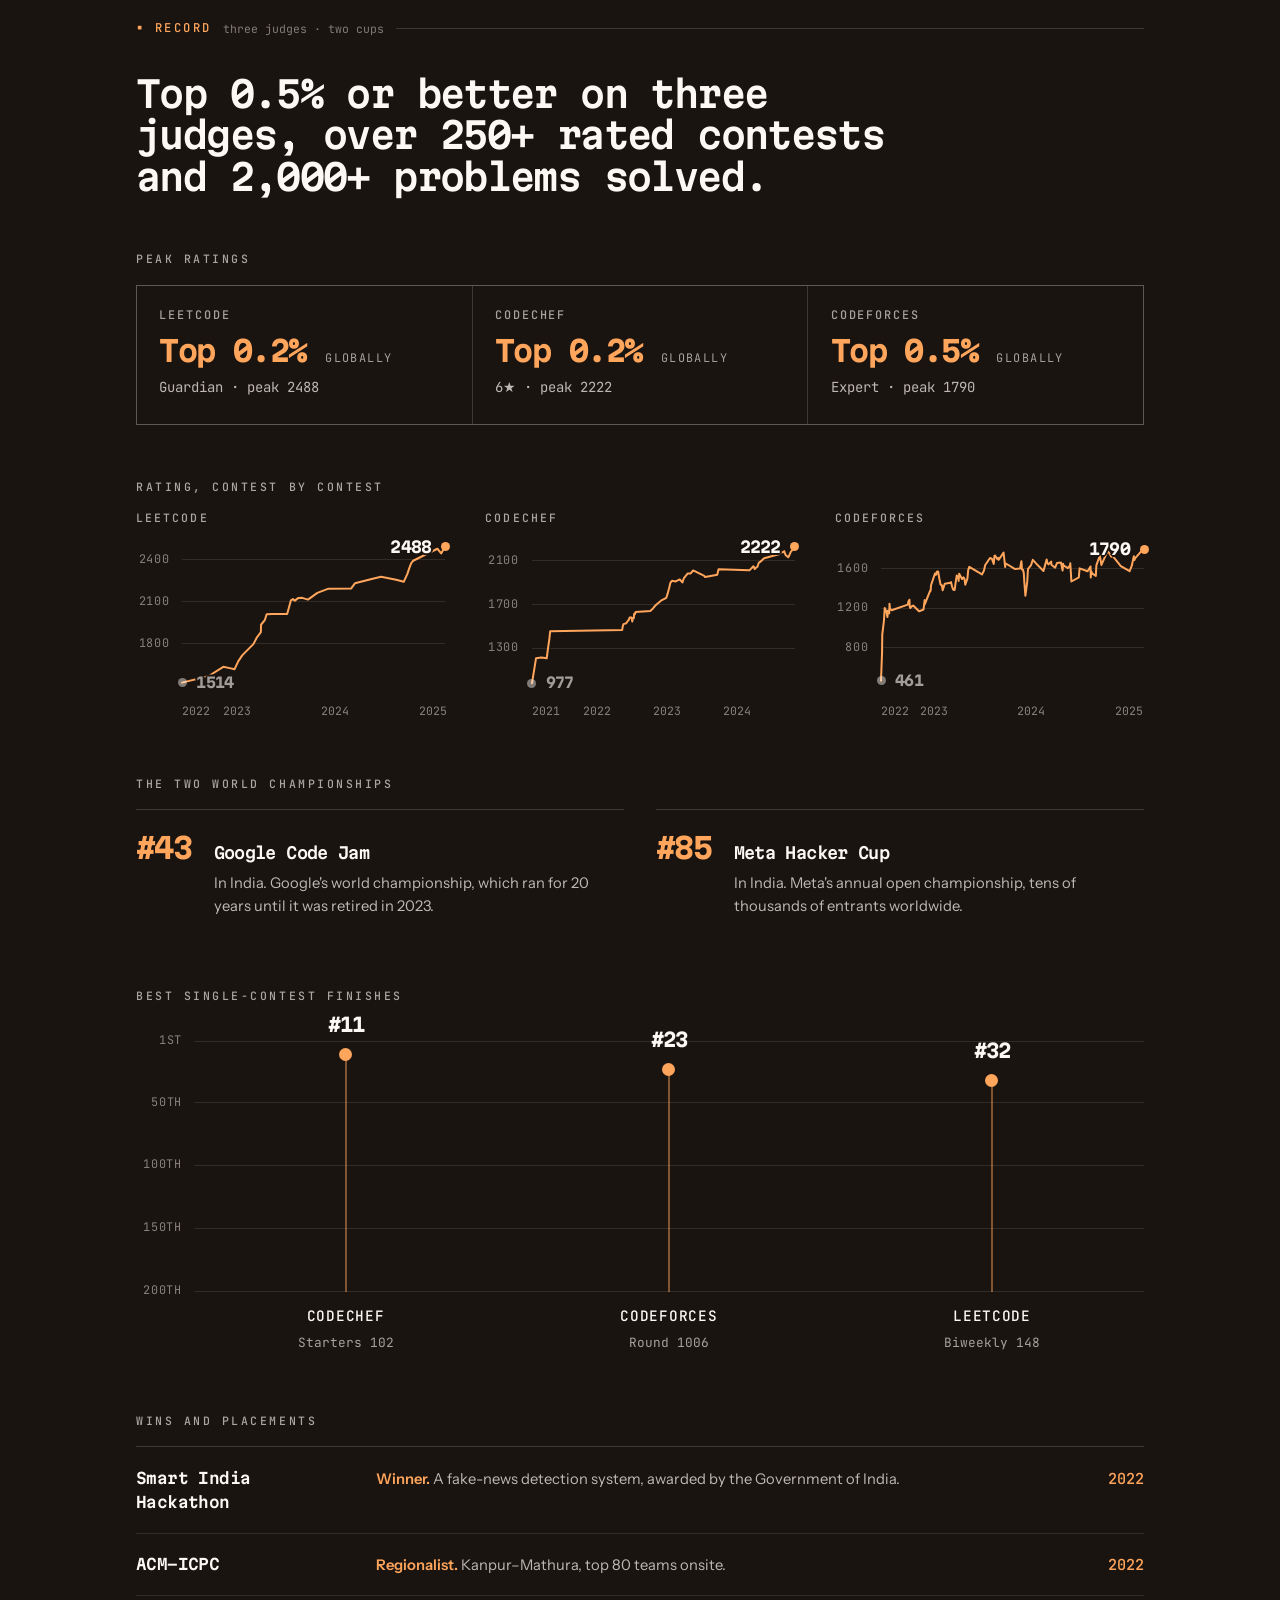
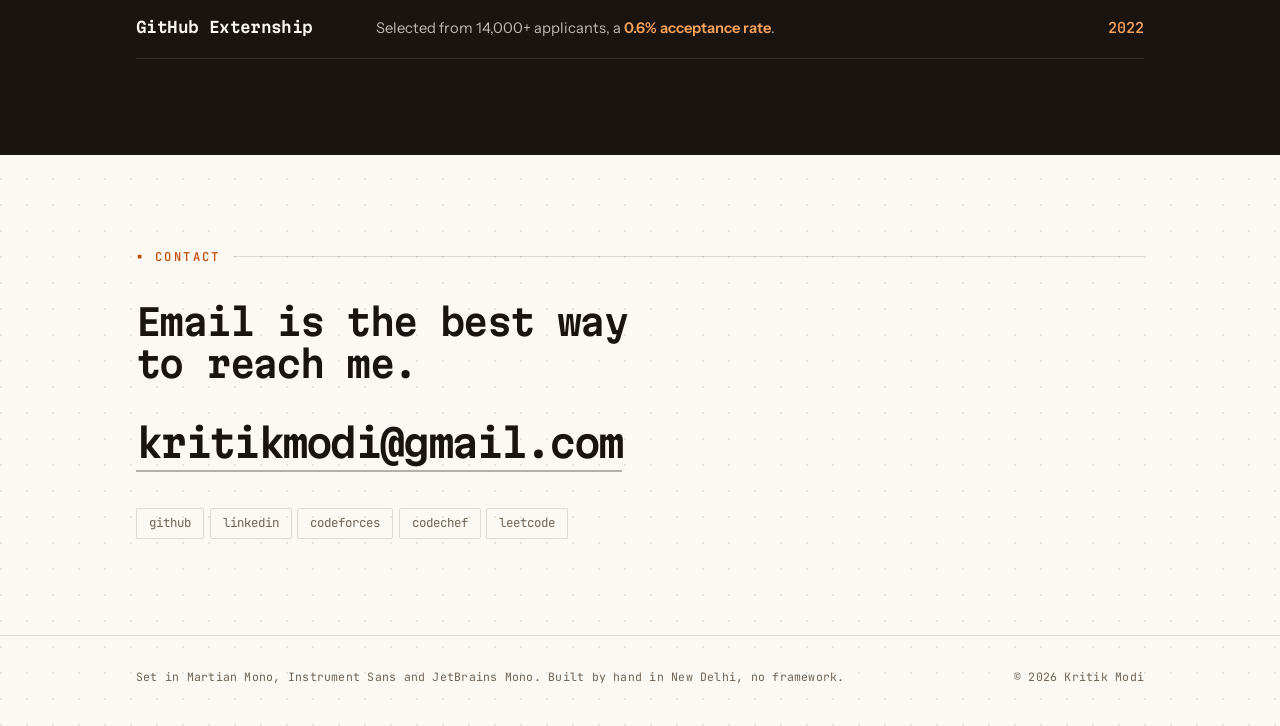
==== commit 914d5e2f: "feat: contest names under each best finish, codeforces at 23, highlighted wins Field sizes give way " ====
--- a/index.html
+++ b/index.html
@@ -543,7 +543,16 @@
                 </span>
               </span>
               <a class="col__name" href="https://www.codechef.com/users/kritikmodi" target="_blank" rel="noopener">CodeChef</a>
-              <span class="col__sub">of 3,000+</span>
+              <span class="col__sub">Starters&nbsp;102</span>
+            </li>
+            <li class="col">
+              <span class="col__plot">
+                <span class="col__stem" style="--h:88.94%">
+                  <b class="col__val">#23</b>
+                </span>
+              </span>
+              <a class="col__name" href="https://codeforces.com/profile/kritikmodi" target="_blank" rel="noopener">Codeforces</a>
+              <span class="col__sub">Round&nbsp;1006</span>
             </li>
             <li class="col">
               <span class="col__plot">
@@ -552,24 +561,15 @@
                 </span>
               </span>
               <a class="col__name" href="https://leetcode.com/u/kritikmodi" target="_blank" rel="noopener">LeetCode</a>
-              <span class="col__sub">of 30,000+</span>
-            </li>
-            <li class="col">
-              <span class="col__plot">
-                <span class="col__stem" style="--h:24.12%">
-                  <b class="col__val">#152</b>
-                </span>
-              </span>
-              <a class="col__name" href="https://codeforces.com/profile/kritikmodi" target="_blank" rel="noopener">Codeforces</a>
-              <span class="col__sub">of 7,261</span>
+              <span class="col__sub">Biweekly&nbsp;148</span>
             </li>
             </ol>
           </div>
         </div>
 
         <p class="sr-only">
-          Best single-contest finishes on the rated judges: 11th on CodeChef of
-          3,000+, 32nd on LeetCode of 30,000+, 152nd on Codeforces of 7,261.
+          Best single-contest finishes: 11th in CodeChef Starters 102, 23rd in
+          Codeforces Round 1006, 32nd in LeetCode Biweekly Contest 148.
         </p>
 
         <h3 class="subhead rise">Wins and placements</h3>
@@ -577,17 +577,17 @@
         <ul class="results rise">
           <li class="result">
             <span class="result__name">Smart India Hackathon</span>
-            <span class="result__note">Winner. A fake-news detection system, awarded by the Government of India.</span>
+            <span class="result__note"><strong class="result__hl">Winner.</strong> A fake-news detection system, awarded by the Government of India.</span>
             <span class="result__mark">2022</span>
           </li>
           <li class="result">
             <span class="result__name">ACM-ICPC</span>
-            <span class="result__note">Regionalist. Kanpur–Mathura, top 80 teams onsite.</span>
+            <span class="result__note"><strong class="result__hl">Regionalist.</strong> Kanpur–Mathura, top 80 teams onsite.</span>
             <span class="result__mark">2022</span>
           </li>
           <li class="result">
             <span class="result__name">GitHub Externship</span>
-            <span class="result__note">Selected from 14,000+ applicants, a 0.6% acceptance rate.</span>
+            <span class="result__note">Selected from 14,000+ applicants, a <strong class="result__hl">0.6% acceptance rate</strong>.</span>
             <span class="result__mark">2022</span>
           </li>
         </ul>
--- a/assets/css/styles.css
+++ b/assets/css/styles.css
@@ -936,6 +936,10 @@
   font-size: .92rem;
   line-height: 1.55;
   color: rgb(var(--paper-rgb) / .72);
+}
+.result__hl {
+  font-weight: 600;
+  color: var(--signal-lift);
 }
 .result__mark {
   font: 500 .95rem/1.5 var(--data);
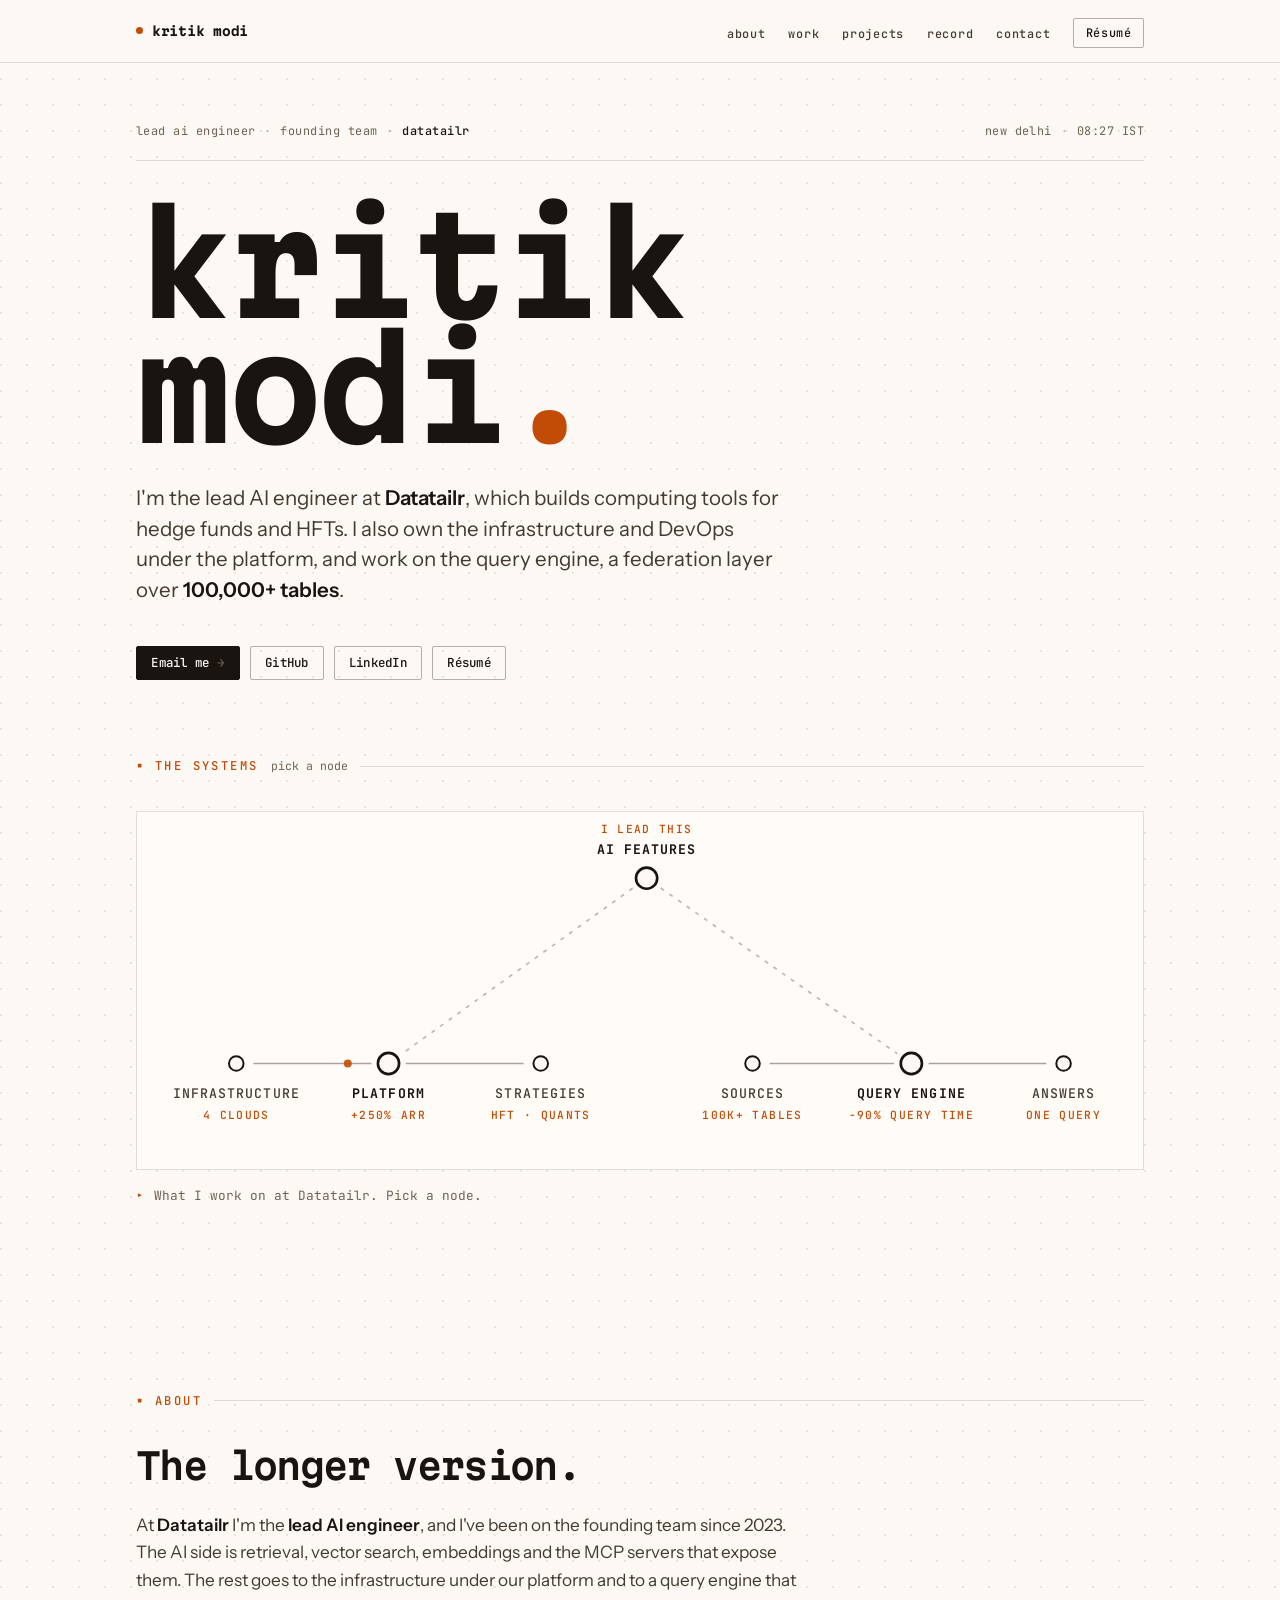
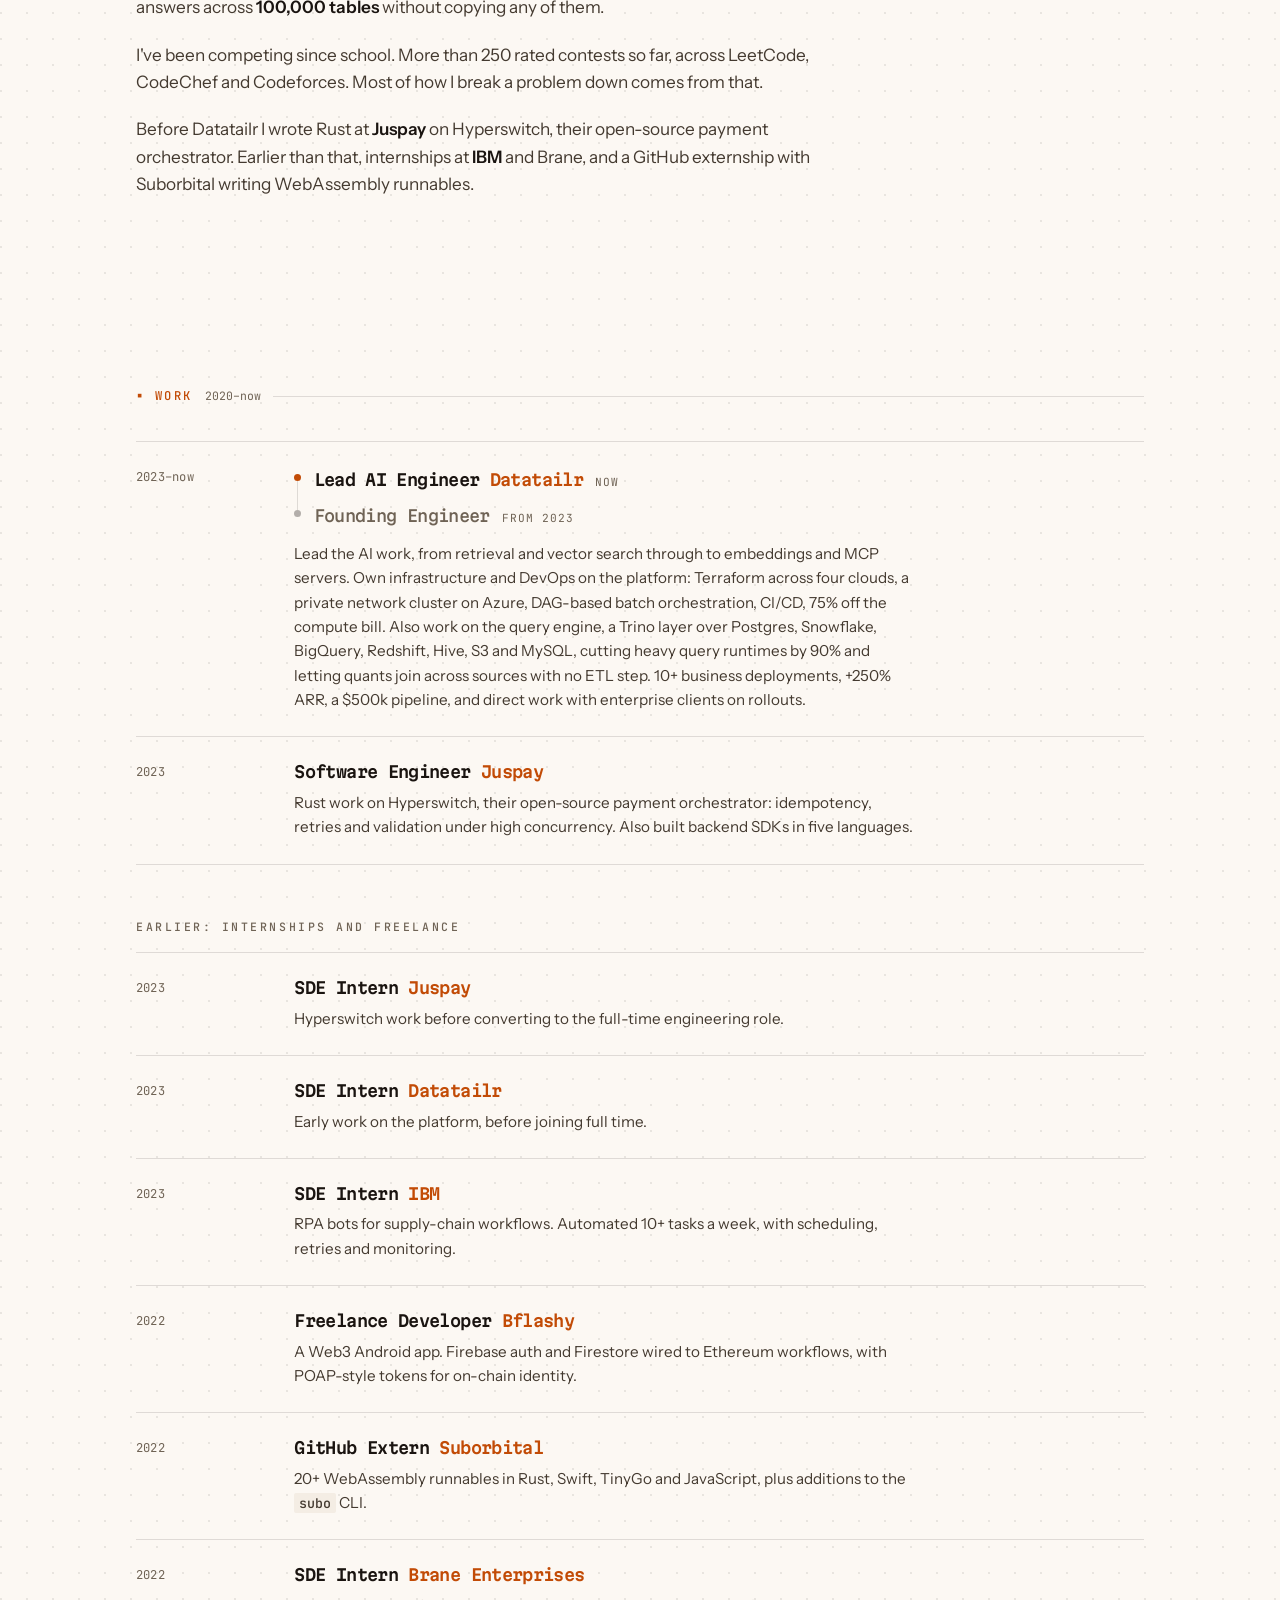
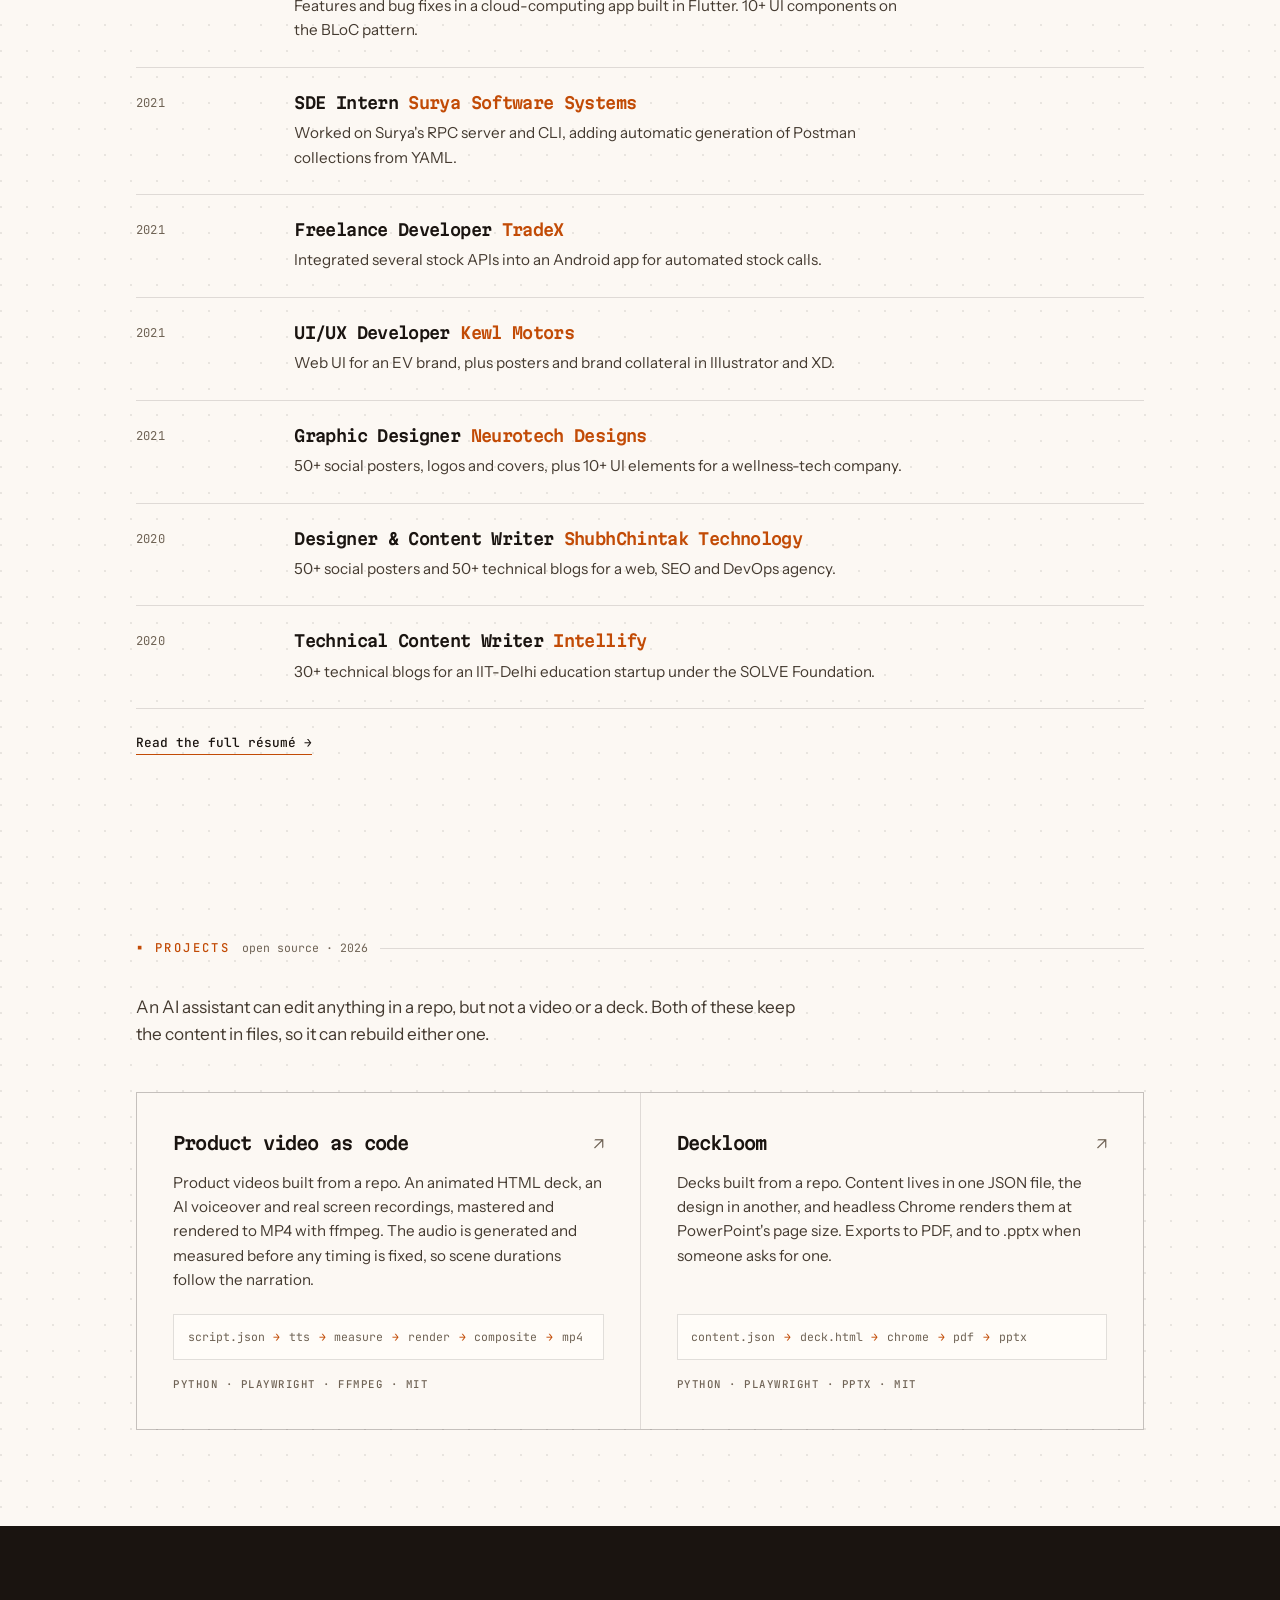
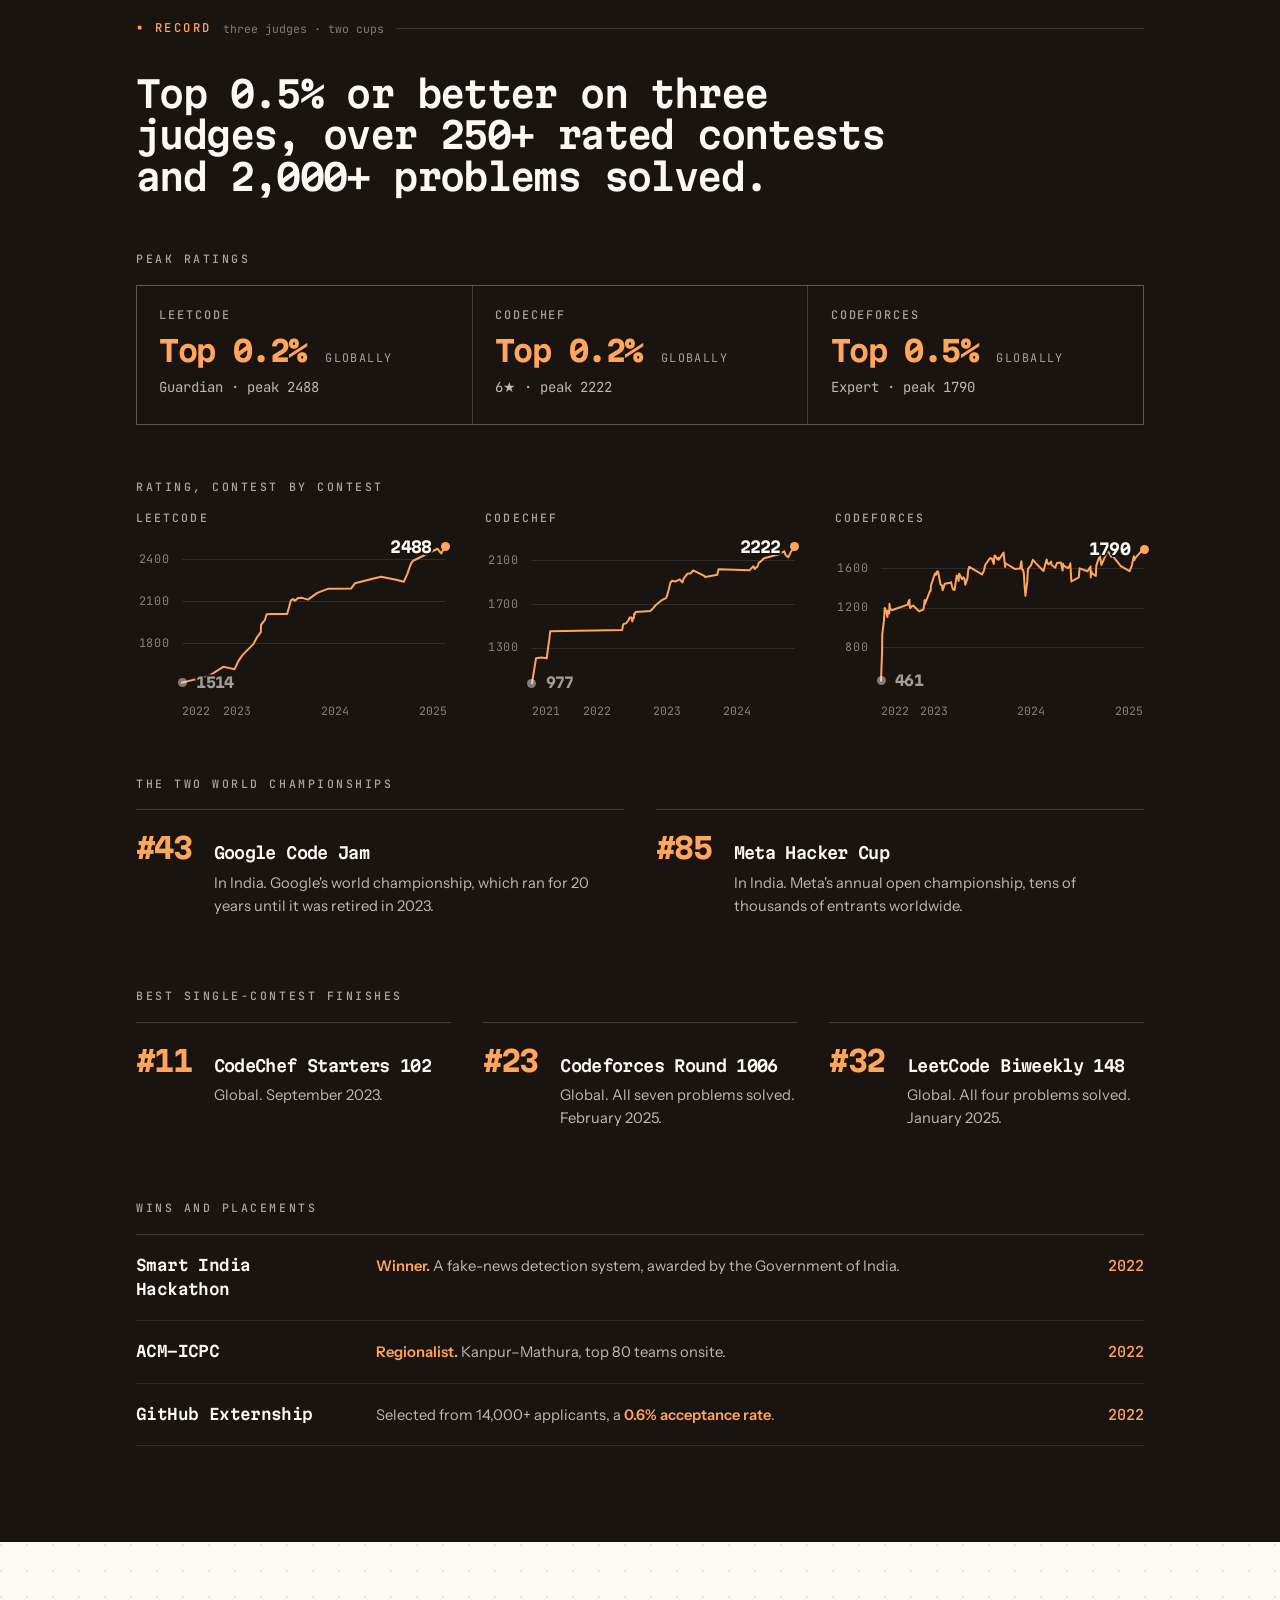
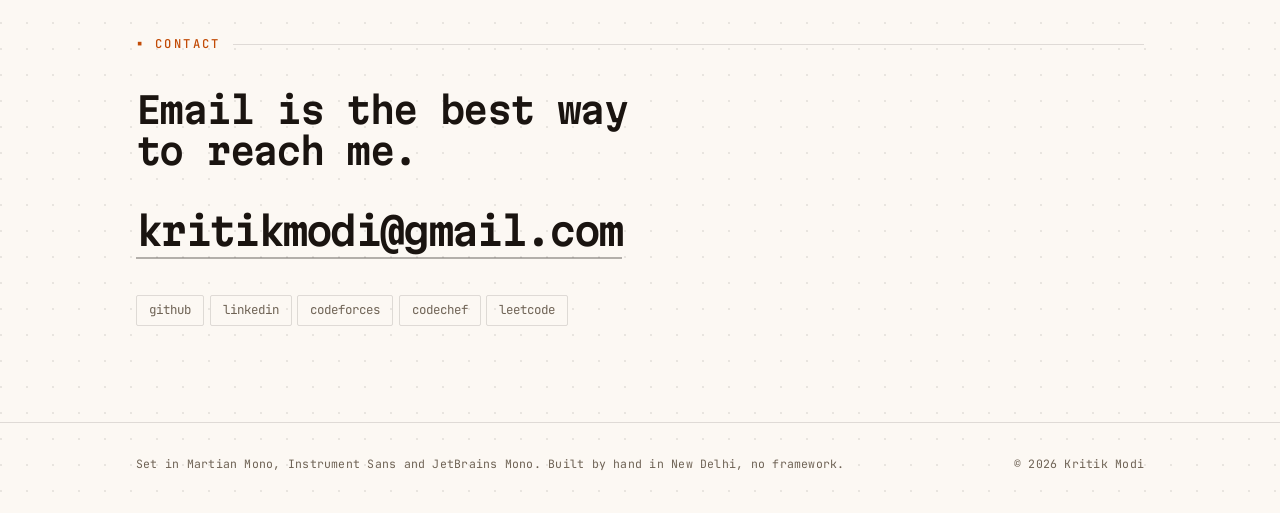
==== commit 646fe8a4: "feat: best single-contest finishes as rank cards The three finishes drop the stem chart and take the" ====
--- a/index.html
+++ b/index.html
@@ -528,49 +528,29 @@
 
         <h3 class="subhead rise">Best single-contest finishes</h3>
 
-        <div class="chart rise">
-          <div class="chart__plot">
-            <span class="chart__line" style="--y:100.0%"><i>1st</i></span>
-            <span class="chart__line" style="--y:75.38%"><i>50th</i></span>
-            <span class="chart__line" style="--y:50.25%"><i>100th</i></span>
-            <span class="chart__line" style="--y:25.13%"><i>150th</i></span>
-            <span class="chart__line" style="--y:0.0%"><i>200th</i></span>
-            <ol class="chart__cols">
-            <li class="col">
-              <span class="col__plot">
-                <span class="col__stem" style="--h:94.97%">
-                  <b class="col__val">#11</b>
-                </span>
-              </span>
-              <a class="col__name" href="https://www.codechef.com/users/kritikmodi" target="_blank" rel="noopener">CodeChef</a>
-              <span class="col__sub">Starters&nbsp;102</span>
-            </li>
-            <li class="col">
-              <span class="col__plot">
-                <span class="col__stem" style="--h:88.94%">
-                  <b class="col__val">#23</b>
-                </span>
-              </span>
-              <a class="col__name" href="https://codeforces.com/profile/kritikmodi" target="_blank" rel="noopener">Codeforces</a>
-              <span class="col__sub">Round&nbsp;1006</span>
-            </li>
-            <li class="col">
-              <span class="col__plot">
-                <span class="col__stem" style="--h:84.42%">
-                  <b class="col__val">#32</b>
-                </span>
-              </span>
-              <a class="col__name" href="https://leetcode.com/u/kritikmodi" target="_blank" rel="noopener">LeetCode</a>
-              <span class="col__sub">Biweekly&nbsp;148</span>
-            </li>
-            </ol>
-          </div>
-        </div>
-
-        <p class="sr-only">
-          Best single-contest finishes: 11th in CodeChef Starters 102, 23rd in
-          Codeforces Round 1006, 32nd in LeetCode Biweekly Contest 148.
-        </p>
+        <ul class="majors rise">
+          <li class="major">
+            <span class="major__rank">#11</span>
+            <span class="major__body">
+              <span class="major__name">CodeChef Starters&nbsp;102</span>
+              <span class="major__note">Global. September 2023.</span>
+            </span>
+          </li>
+          <li class="major">
+            <span class="major__rank">#23</span>
+            <span class="major__body">
+              <span class="major__name">Codeforces Round&nbsp;1006</span>
+              <span class="major__note">Global. All seven problems solved. February 2025.</span>
+            </span>
+          </li>
+          <li class="major">
+            <span class="major__rank">#32</span>
+            <span class="major__body">
+              <span class="major__name">LeetCode Biweekly&nbsp;148</span>
+              <span class="major__note">Global. All four problems solved. January 2025.</span>
+            </span>
+          </li>
+        </ul>
 
         <h3 class="subhead rise">Wins and placements</h3>
 
--- a/assets/css/styles.css
+++ b/assets/css/styles.css
@@ -459,7 +459,7 @@
 }
 .ledger__org { color: var(--signal); }
 /* Two rungs at Datatailr: the current title on top, what it grew out of
-   below, joined by the same dot-and-stem the charts use. */
+   below, joined by a dot and stem. */
 .ladder { padding-left: 1.2rem; }
 .ladder + .ledger__desc { margin-top: .8rem; }
 
@@ -762,119 +762,11 @@
   .climb__mark b { font-size: .92rem; }
 }
 
-/* Best finishes, plotted where they landed on the scoreboard: the vertical
-   axis is finishing position, so a taller column simply means he finished
-   higher. Linear, 1st to 200th, so there is no scale to explain. */
-/* The column labels below the plot are positioned, not in flow, so the space
-   for them is reserved as padding here. Margin would collapse into whatever
-   follows and let the labels run into it. */
-.chart {
-  margin: 0;
-  padding-bottom: 4.2rem;
-}
-
-.chart__plot {
-  position: relative;
-  height: clamp(190px, 26vw, 250px);
-  /* The topmost value label sits above the plot box, so it needs headroom. */
-  margin: 2.5rem 0 0;
-}
-
-.chart__line {
-  position: absolute;
-  left: 3.6rem;
-  right: 0;
-  bottom: var(--y);
-  height: 1px;
-  background: rgb(var(--paper-rgb) / .1);
-}
-.chart__line i {
-  position: absolute;
-  right: 100%;
-  top: 50%;
-  transform: translateY(-50%);
-  padding-right: .7rem;
-  font: 400 .74rem/1 var(--data);
-  letter-spacing: .08em;
-  text-transform: uppercase;
-  color: rgb(var(--paper-rgb) / .48);
-  white-space: nowrap;
-}
-
-.chart__cols {
-  position: absolute;
-  inset: 0 0 0 3.6rem;
-  display: grid;
-  grid-template-columns: repeat(3, 1fr);
-  gap: clamp(.4rem, 1.5vw, 1.5rem);
-}
-
-.col { position: relative; }
-
-/* The stem grows from the baseline, so its height is the finishing position. */
-.col__plot { position: absolute; inset: 0; }
-.col__stem {
-  position: absolute;
-  left: 50%;
-  bottom: 0;
-  width: 2px;
-  height: var(--h);
-  margin-left: -1px;
-  background: rgb(var(--signal-lift-rgb) / .45);
-}
-.col__stem::after {
-  content: "";
-  position: absolute;
-  left: 50%;
-  top: 0;
-  width: 13px;
-  height: 13px;
-  margin: -6.5px 0 0 -6.5px;
-  border-radius: 50%;
-  background: var(--signal-lift);
-}
-.col__val {
-  position: absolute;
-  left: 50%;
-  bottom: 100%;
-  transform: translateX(-50%);
-  margin-bottom: .85rem;
-  font-family: var(--display);
-  font-weight: 700;
-  font-size: clamp(.95rem, .8rem + .5vw, 1.2rem);
-  letter-spacing: -.05em;
-  font-variant-numeric: tabular-nums;
-  white-space: nowrap;
-}
-
-/* Names sit under the baseline, outside the plot box. */
-.col__name,
-.col__sub {
-  position: absolute;
-  left: 0;
-  right: 0;
-  text-align: center;
-}
-.col__name {
-  top: calc(100% + .95rem);
-  font: 500 clamp(.74rem, .6rem + .45vw, .9rem)/1.3 var(--data);
-  letter-spacing: .05em;
-  text-transform: uppercase;
-  transition: color .2s var(--ease);
-}
-a.col__name:hover { color: var(--signal-lift); }
-.col__sub {
-  top: calc(100% + 2.7rem);
-  font: 400 clamp(.68rem, .56rem + .38vw, .8rem)/1.3 var(--data);
-  color: rgb(var(--paper-rgb) / .62);
-}
-
-/* The two world championships stand apart from the judges' chart: they are
-   country ranks in one-shot global contests, so plotting them on the same
-   scoreboard axis would compare things that are not the same measure. */
+/* Rank cards: the two world championships and the best single-contest
+   finishes share one grammar, a large rank beside the contest it came from. */
 .majors {
   display: grid;
-  grid-template-columns: repeat(auto-fit, minmax(260px, 1fr));
+  grid-template-columns: repeat(auto-fit, minmax(220px, 1fr));
   gap: clamp(1rem, 3vw, 2rem);
   margin: 0 0 clamp(3rem, 6vw, 4.5rem);
 }
@@ -1154,10 +1046,6 @@
   .result { grid-template-columns: minmax(0, 1fr) auto; }
   /* Five columns in 375px: buy back width from the gutter and the gaps so
      the longest name still fits on one line. */
-  .chart__line { left: 2.5rem; }
-  .chart__cols { inset: 0 0 0 2.5rem; gap: .15rem; }
-  .col__name { font-size: .58rem; letter-spacing: 0; }
-  .col__sub { font-size: .56rem; letter-spacing: 0; }
   .result__note { grid-column: 1 / -1; }
   .ledger__year, .queue__status { line-height: 1.4; }
   .hero__meta { font-size: .7rem; }
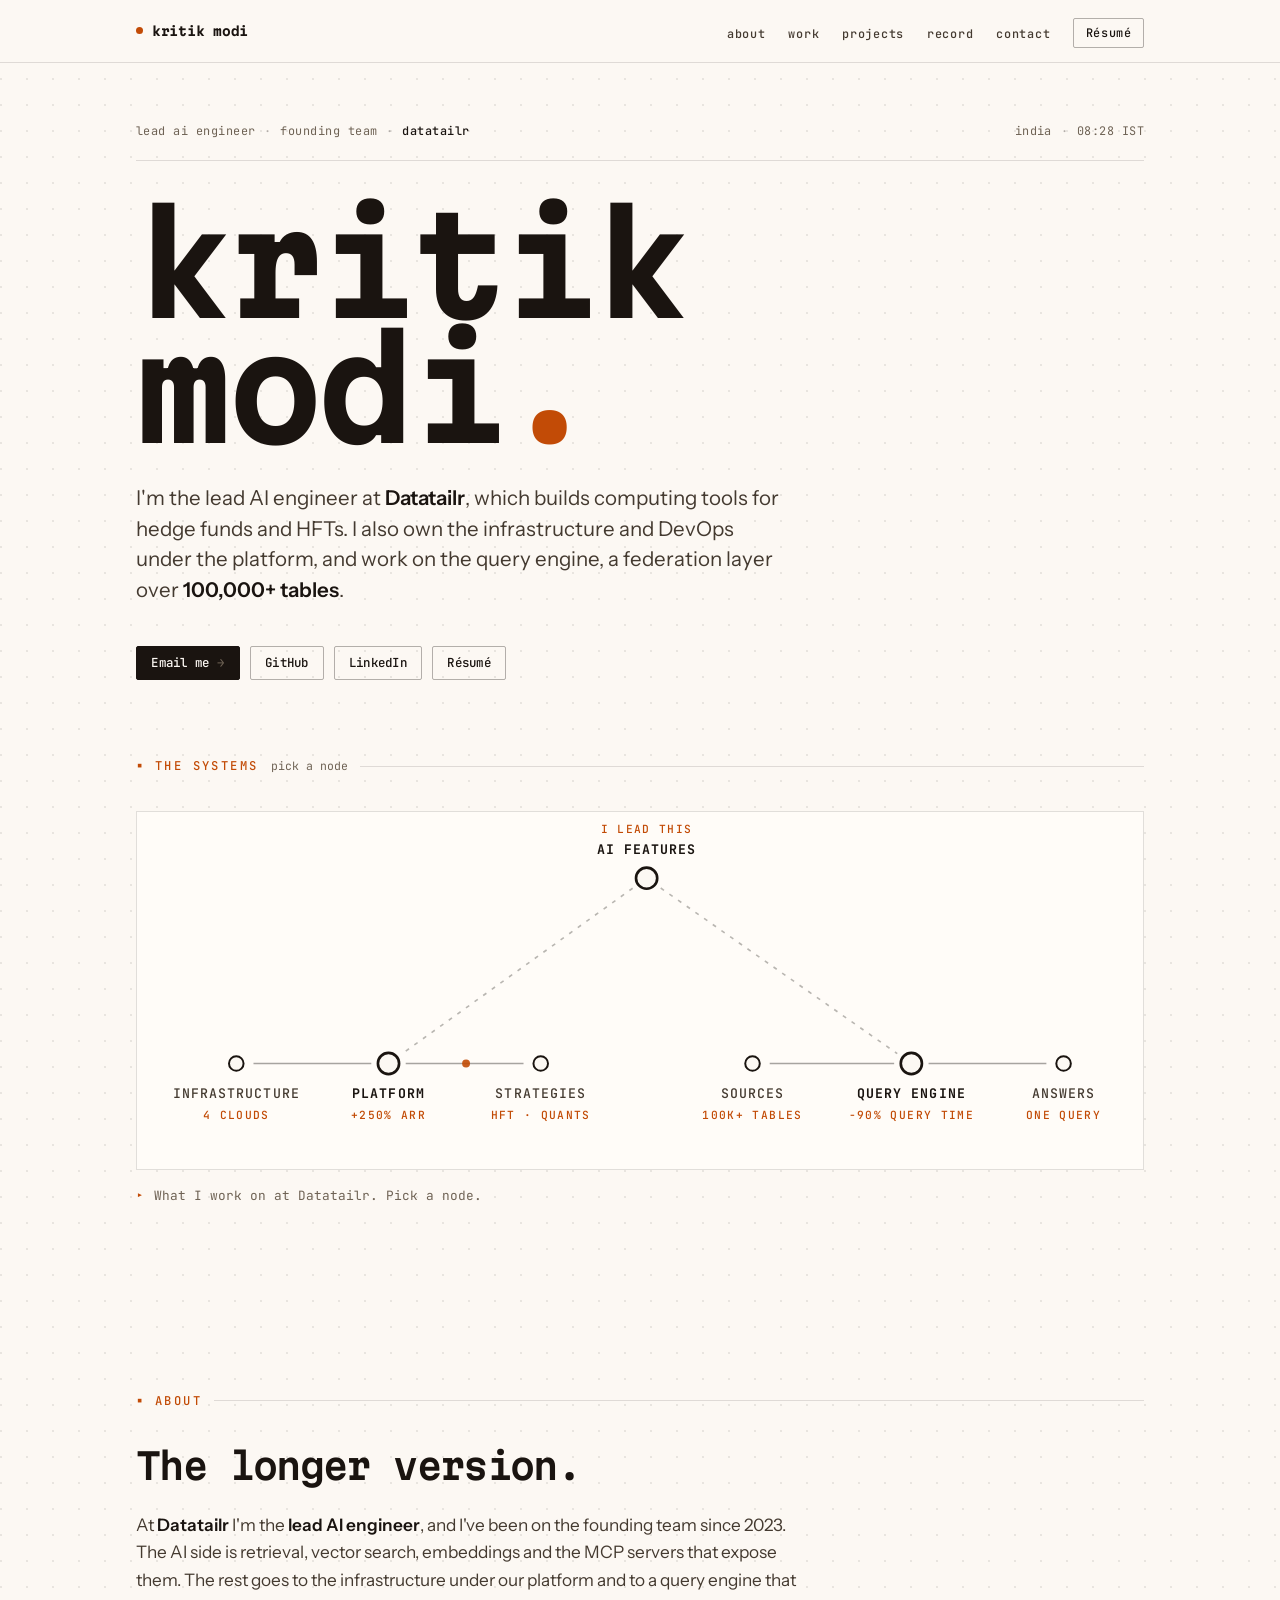
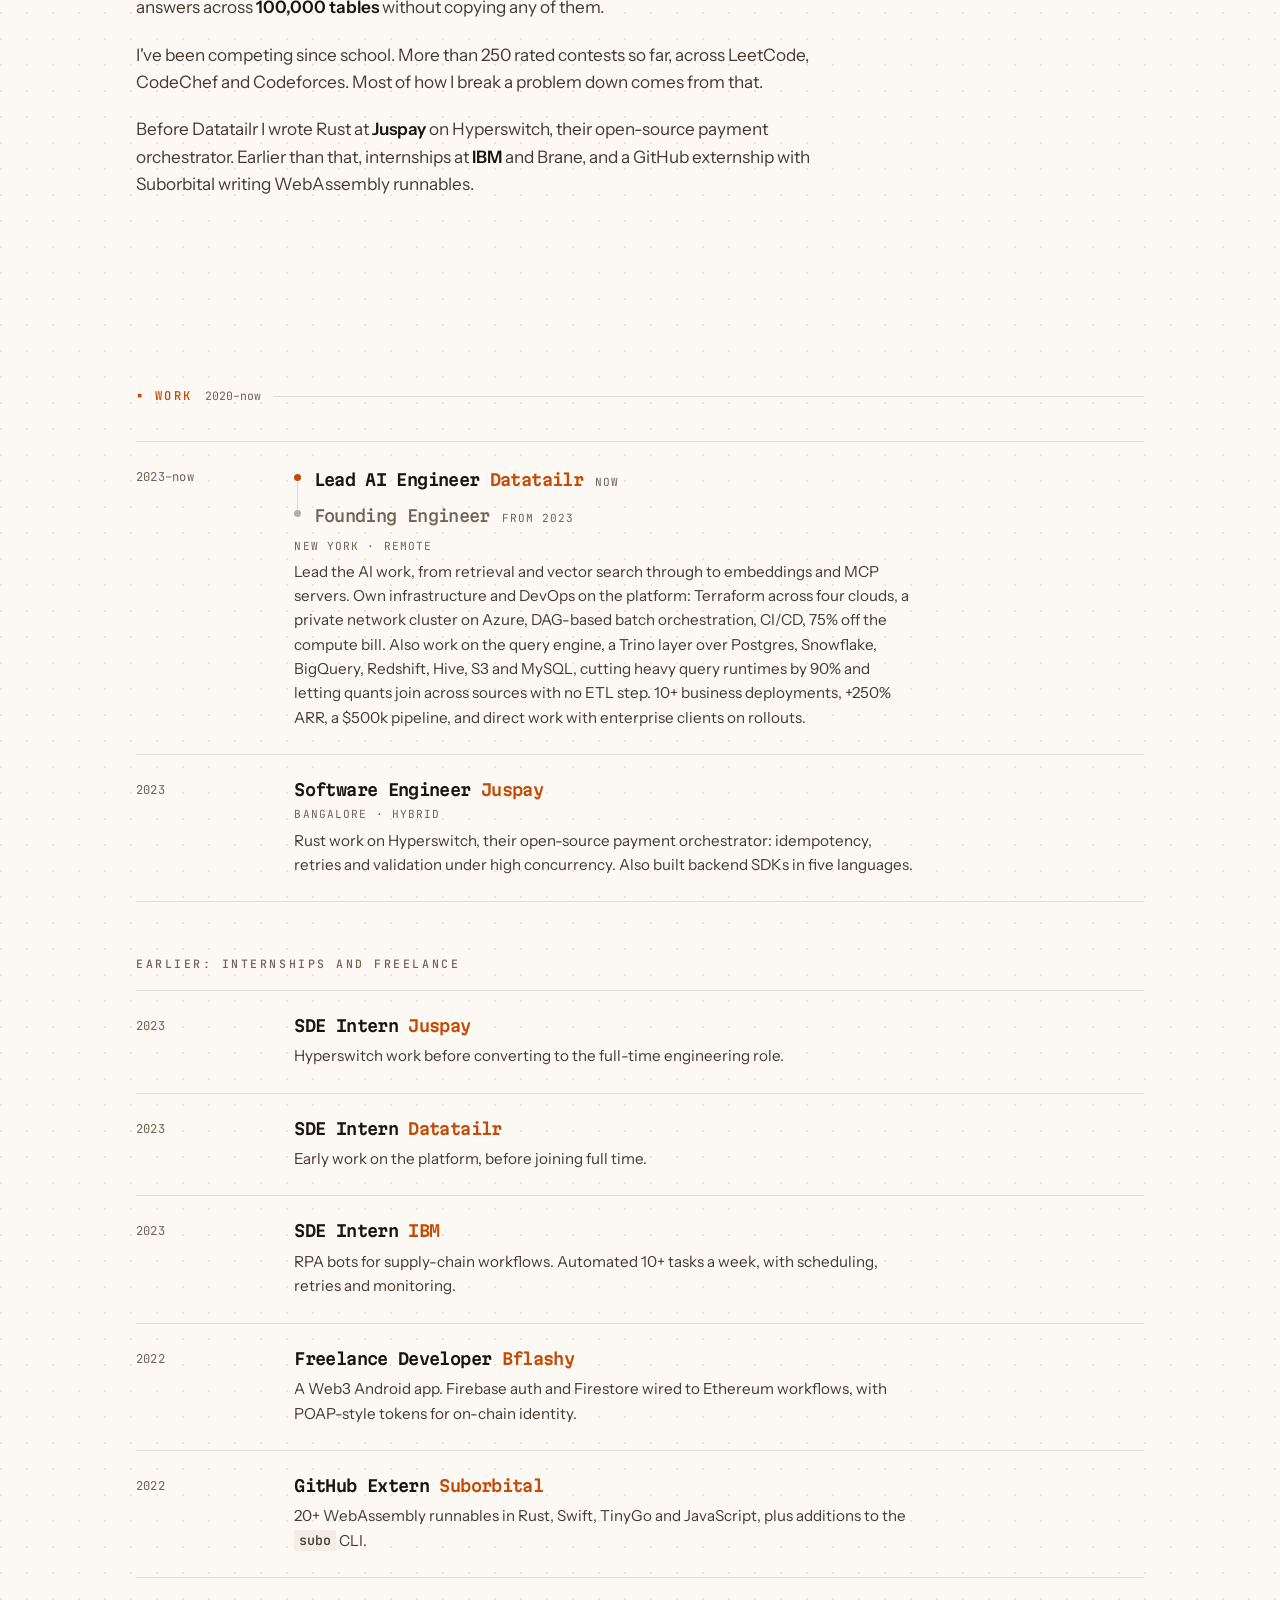
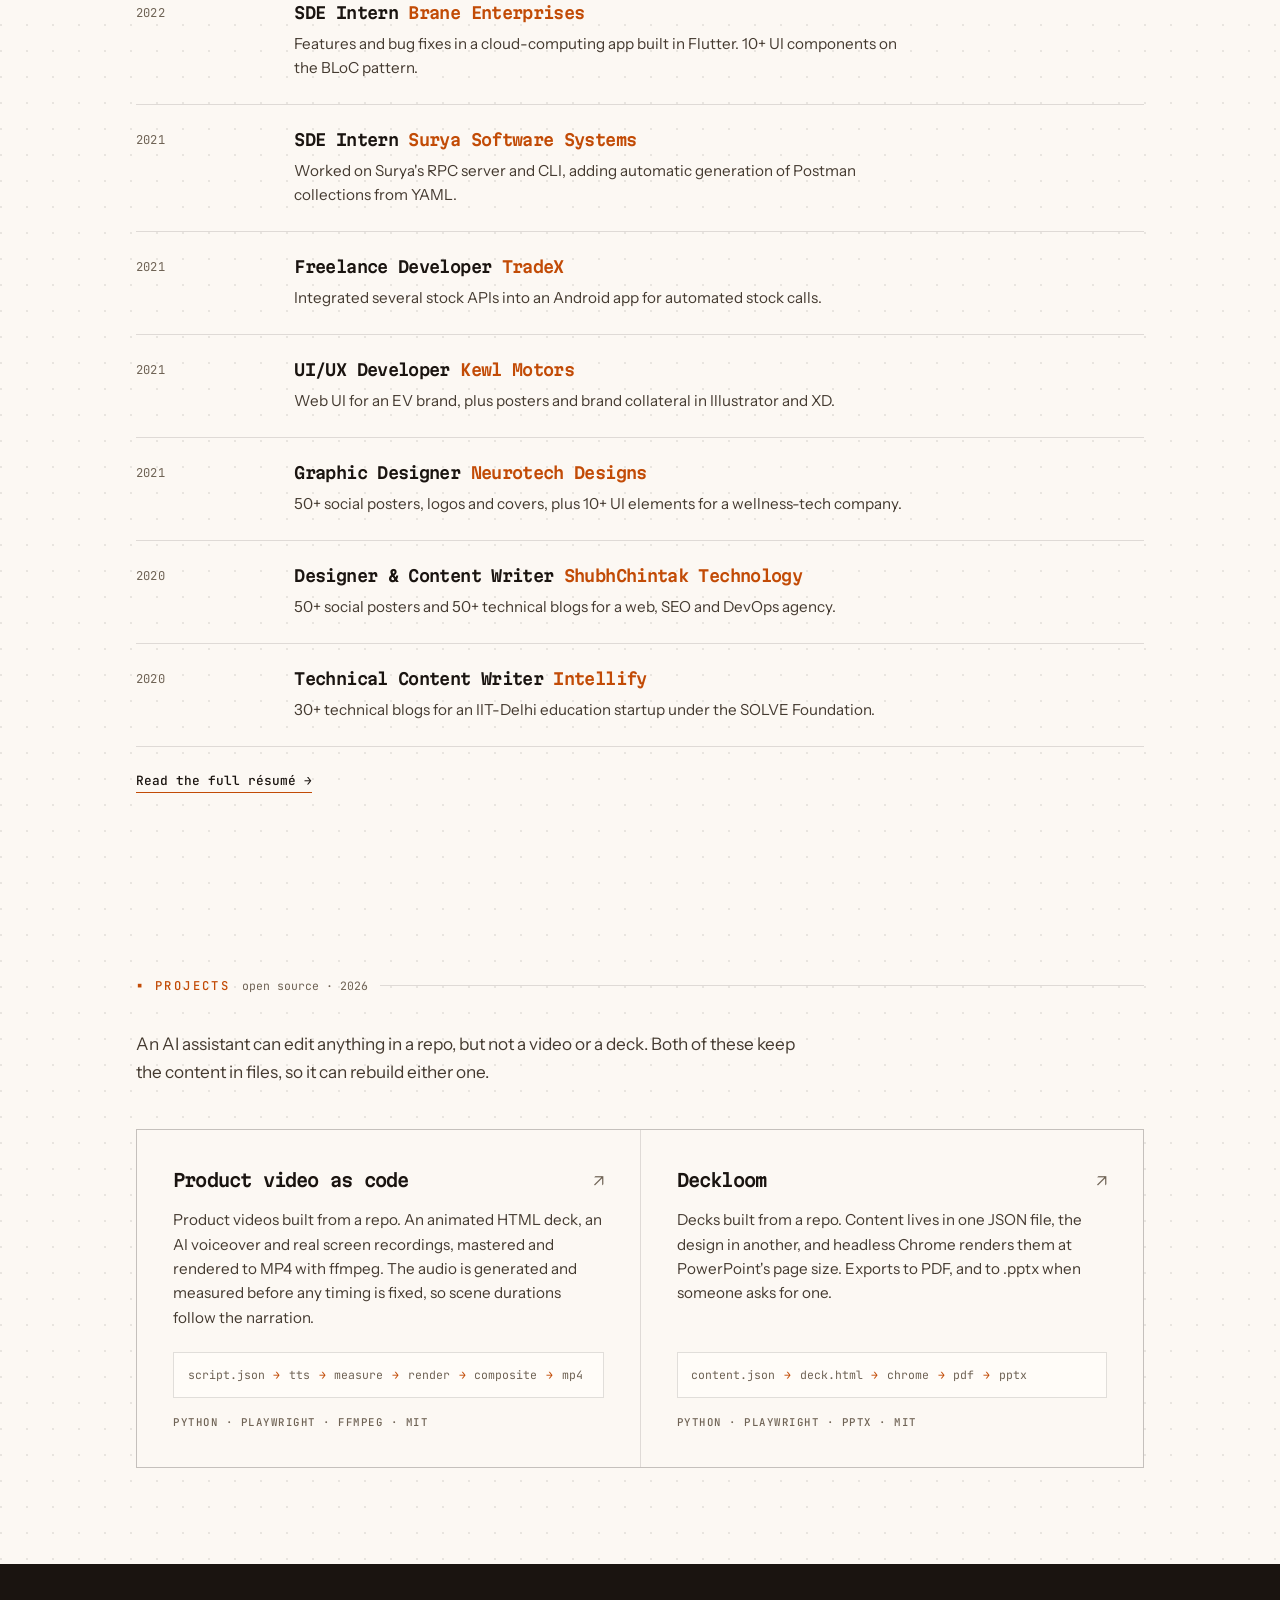
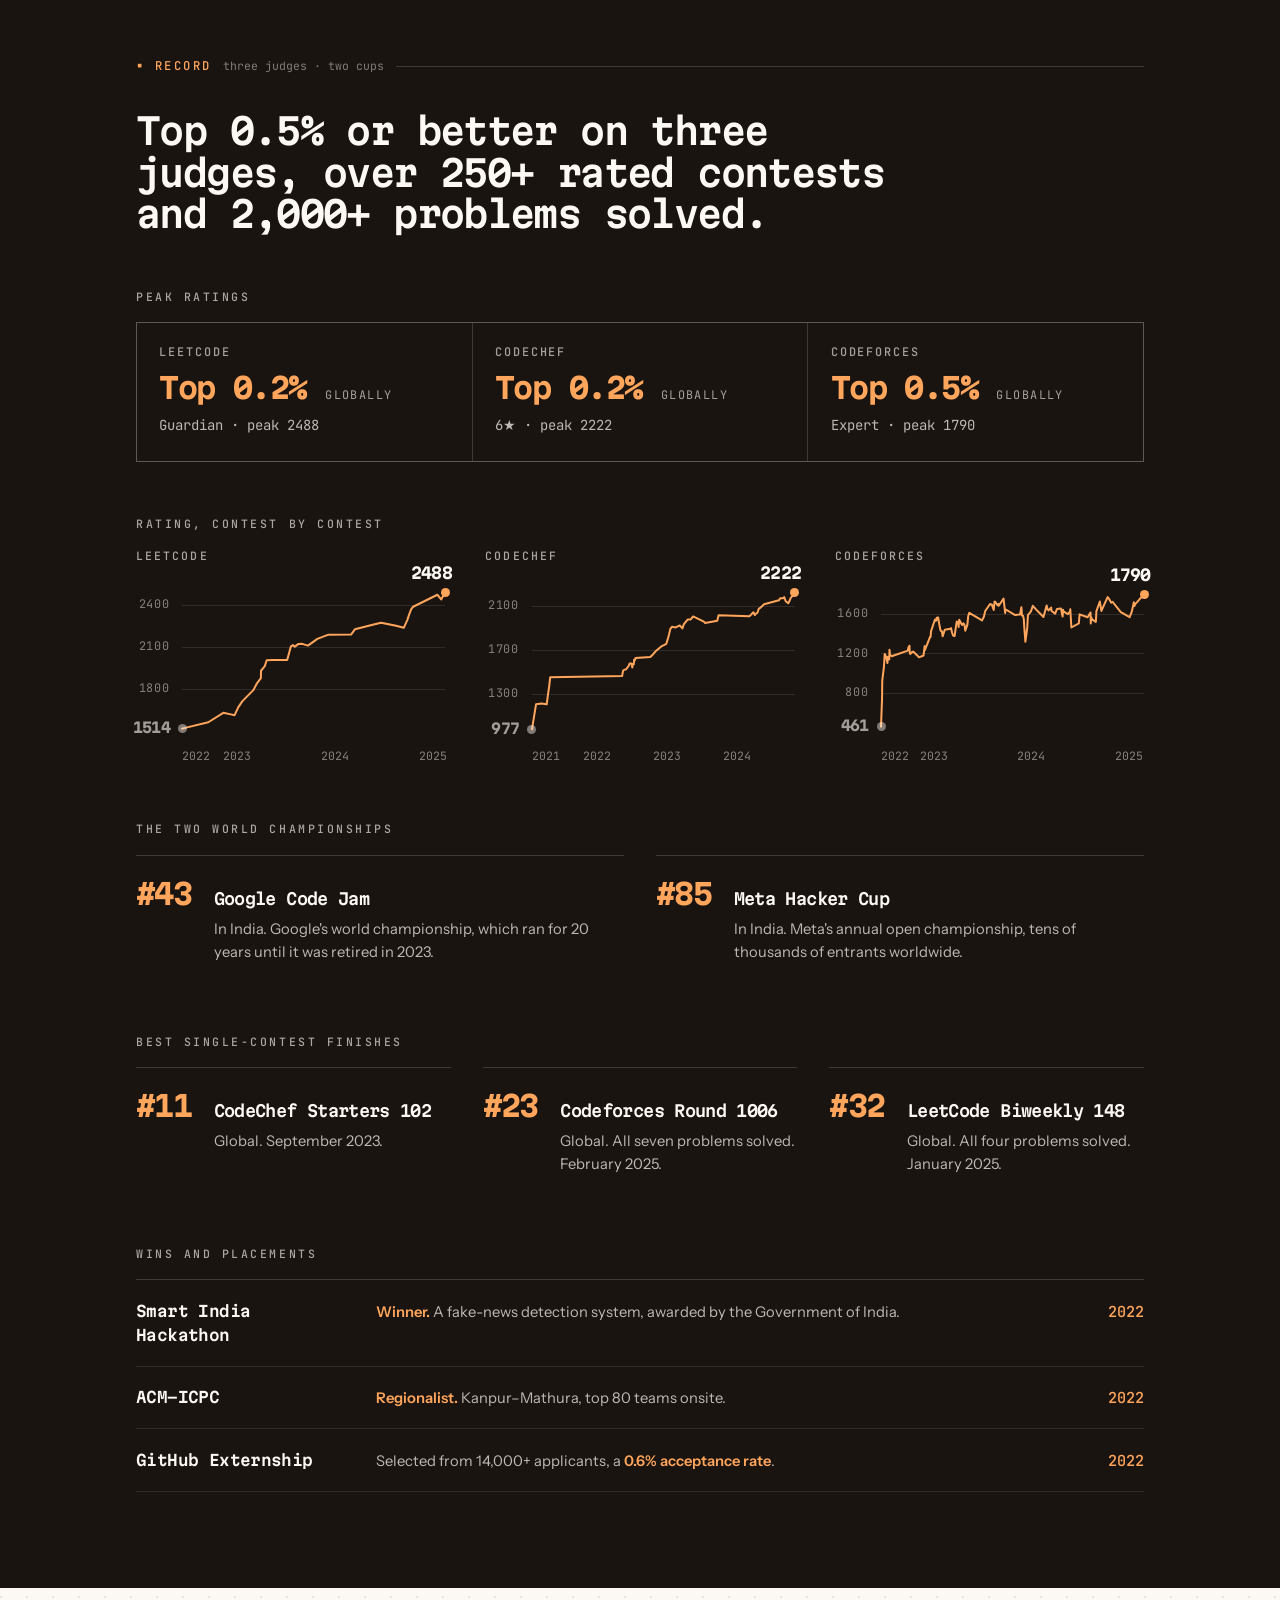
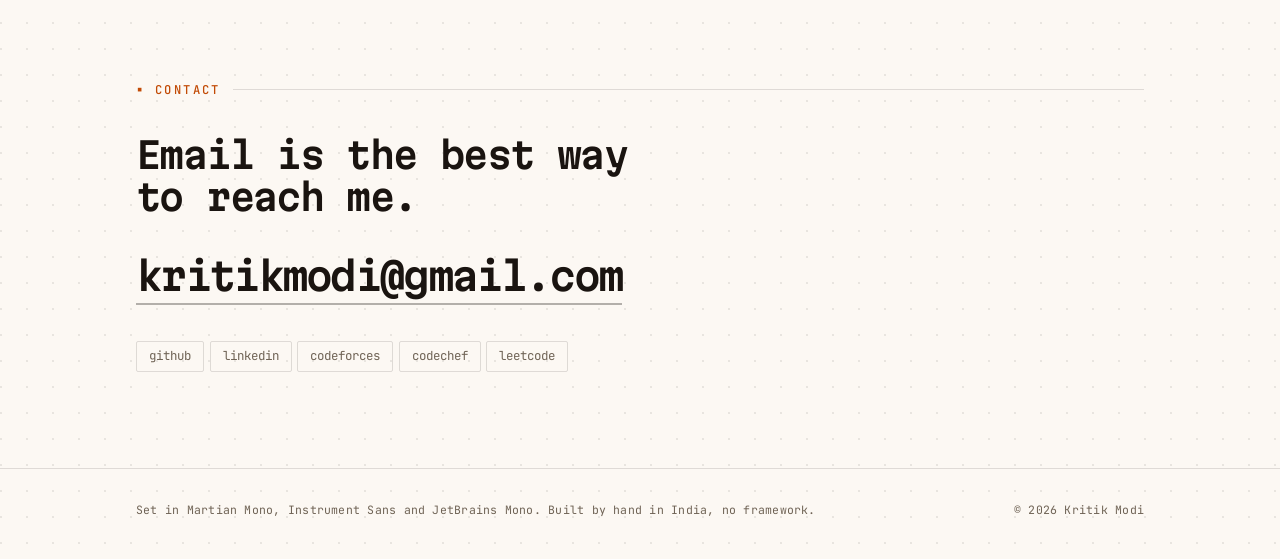
==== commit a7f6451e: "feat: locations on the full-time roles, and india instead of the city Datatailr reads New York, Remo" ====
--- a/index.html
+++ b/index.html
@@ -5,7 +5,7 @@
   <meta name="viewport" content="width=device-width, initial-scale=1.0" />
 
   <title>Kritik Modi · AI, Infrastructure &amp; Query Engines</title>
-  <meta name="description" content="Kritik Modi is the lead AI engineer at Datatailr, in New Delhi, and on its founding team. He splits his time between the AI features and a query federation engine over 100,000+ tables, and owns the platform infrastructure and DevOps he built in his first two years." />
+  <meta name="description" content="Kritik Modi is the lead AI engineer at Datatailr, in India, and on its founding team. He splits his time between the AI features and a query federation engine over 100,000+ tables, and owns the platform infrastructure and DevOps he built in his first two years." />
   <meta name="author" content="Kritik Modi" />
 
   <meta property="og:type" content="website" />
@@ -56,7 +56,7 @@
       <div class="wrap">
         <p class="hero__meta">
           <span>lead ai engineer <i>·</i> founding team <i>·</i> <b>datatailr</b></span>
-          <span>new delhi <i>·</i> <span id="clock">··:··</span> IST</span>
+          <span>india <i>·</i> <span id="clock">··:··</span> IST</span>
         </p>
 
         <h1 class="hero__name">
@@ -224,6 +224,7 @@
                   <span class="ladder__when">From 2023</span>
                 </li>
               </ol>
+              <p class="ledger__place">New York · Remote</p>
               <p class="ledger__desc">
                 Lead the AI work, from retrieval and vector search through to
                 embeddings and MCP servers. Own infrastructure and DevOps on the
@@ -242,6 +243,7 @@
             <span class="ledger__year">2023</span>
             <div>
               <h3 class="ledger__role">Software Engineer <span class="ledger__org">Juspay</span></h3>
+              <p class="ledger__place">Bangalore · Hybrid</p>
               <p class="ledger__desc">
                 Rust work on Hyperswitch, their open-source payment
                 orchestrator: idempotency, retries and validation under high
@@ -600,7 +602,7 @@
 
   <footer class="foot">
     <div class="wrap foot__inner">
-      <p>Set in Martian Mono, Instrument Sans and JetBrains Mono. Built by hand in New Delhi, no framework.</p>
+      <p>Set in Martian Mono, Instrument Sans and JetBrains Mono. Built by hand in India, no framework.</p>
       <p>© <span id="year">2026</span> Kritik Modi</p>
     </div>
   </footer>
--- a/assets/css/styles.css
+++ b/assets/css/styles.css
@@ -462,6 +462,18 @@
    below, joined by a dot and stem. */
 .ladder { padding-left: 1.2rem; }
 .ladder + .ledger__desc { margin-top: .8rem; }
+
+/* Where the role was, under the title: the two full-time posts say it, the
+   short internships below do not need to. */
+.ledger__place {
+  margin-top: .5rem;
+  font: 400 .7rem/1 var(--data);
+  letter-spacing: .1em;
+  text-transform: uppercase;
+  color: var(--graphite);
+}
+.ladder + .ledger__place { margin-top: .7rem; }
+.ledger__place + .ledger__desc { margin-top: .5rem; }
 
 .ladder__step { position: relative; }
 .ladder__step + .ladder__step { margin-top: .55rem; }
@@ -631,7 +643,8 @@
 .climb__plot {
   position: relative;
   height: clamp(132px, 12vw, 168px);
-  margin-left: 2.9rem;
+  /* Headroom for the peak label, which sits above the line's last point. */
+  margin: 1.4rem 0 0 2.9rem;
 }
 
 /* Round rating gridlines. LeetCode's badge cutoffs float per contest, so
@@ -708,28 +721,29 @@
 }
 .climb__mark b {
   position: absolute;
+  font-family: var(--display);
+  font-weight: 700;
+  font-size: .98rem;
+  line-height: 1;
+  letter-spacing: -.05em;
+  white-space: nowrap;
+  color: var(--paper);
+}
+/* Each label sits on the side of its dot the line never visits. The line
+   reaches its peak from below and to the left, so the peak reads above the
+   dot, right-aligned to it; the line leaves its start upward and to the
+   right, so the start reads to the left, out in the axis margin. */
+.climb__mark:not(.climb__mark--start) b {
+  right: -2px;
+  bottom: 100%;
+  margin-bottom: .45rem;
+}
+.climb__mark--start { background: rgb(var(--paper-rgb) / .45); }
+.climb__mark--start b {
   right: 100%;
   top: 50%;
   transform: translateY(-50%);
-  margin-right: .6rem;
-  font-family: var(--display);
-  font-weight: 700;
-  font-size: .98rem;
-  letter-spacing: -.05em;
-  color: var(--paper);
-  /* Each line arrives at its end points still climbing, so it runs through
-     these labels. A halo in the band colour punches them back out. */
-  text-shadow:
-     2px 0 0 var(--ink), -2px 0 0 var(--ink),
-     0 2px 0 var(--ink),  0 -2px 0 var(--ink),
-     1px 1px 0 var(--ink), -1px -1px 0 var(--ink),
-     1px -1px 0 var(--ink), -1px 1px 0 var(--ink);
-}
-.climb__mark--start { background: rgb(var(--paper-rgb) / .45); }
-.climb__mark--start b {
-  right: auto;
-  left: 100%;
-  margin: 0 0 0 .6rem;
+  margin-right: .5rem;
   font-size: .9rem;
   color: rgb(var(--paper-rgb) / .6);
 }
@@ -760,6 +774,7 @@
   .climb__years { margin-left: 2.5rem; }
   .climb__line i { font-size: .66rem; padding-right: .55rem; }
   .climb__mark b { font-size: .92rem; }
+  .climb__mark--start b { font-size: .8rem; margin-right: .4rem; }
 }
 
 /* Rank cards: the two world championships and the best single-contest
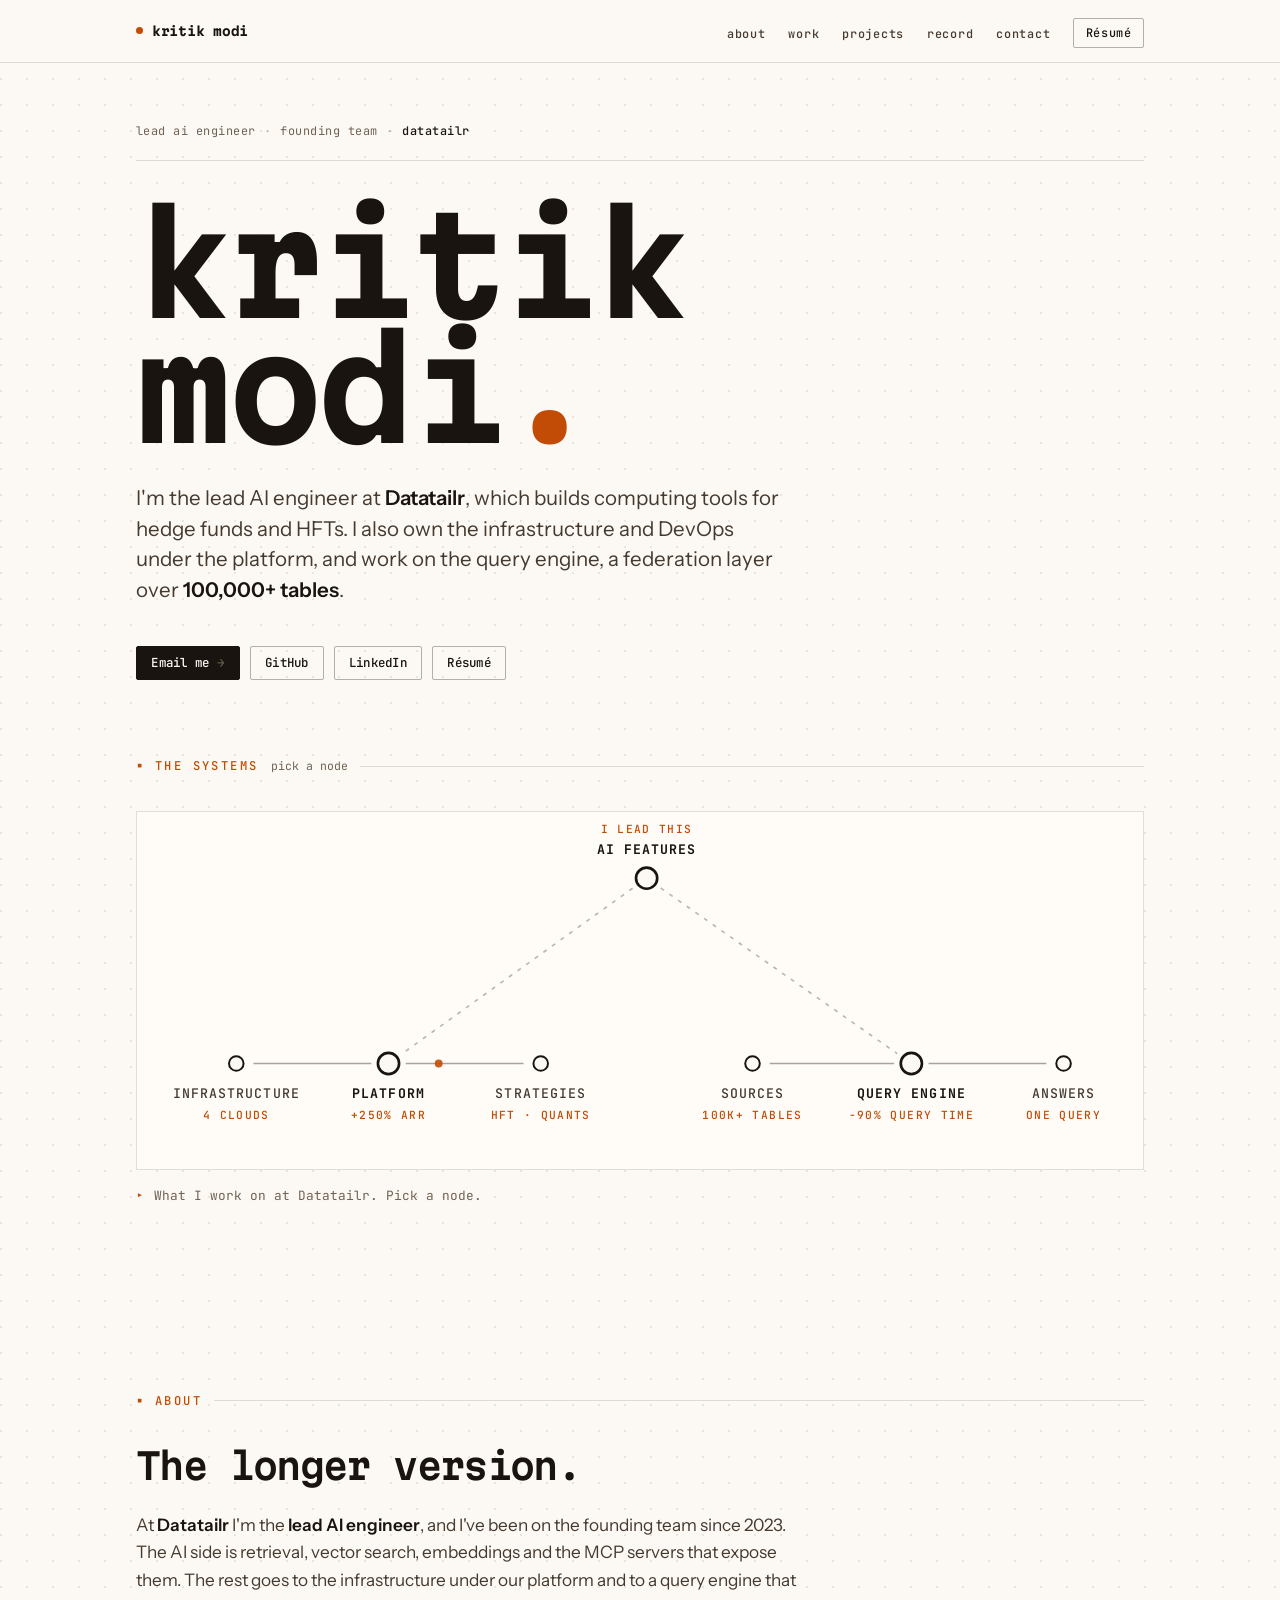
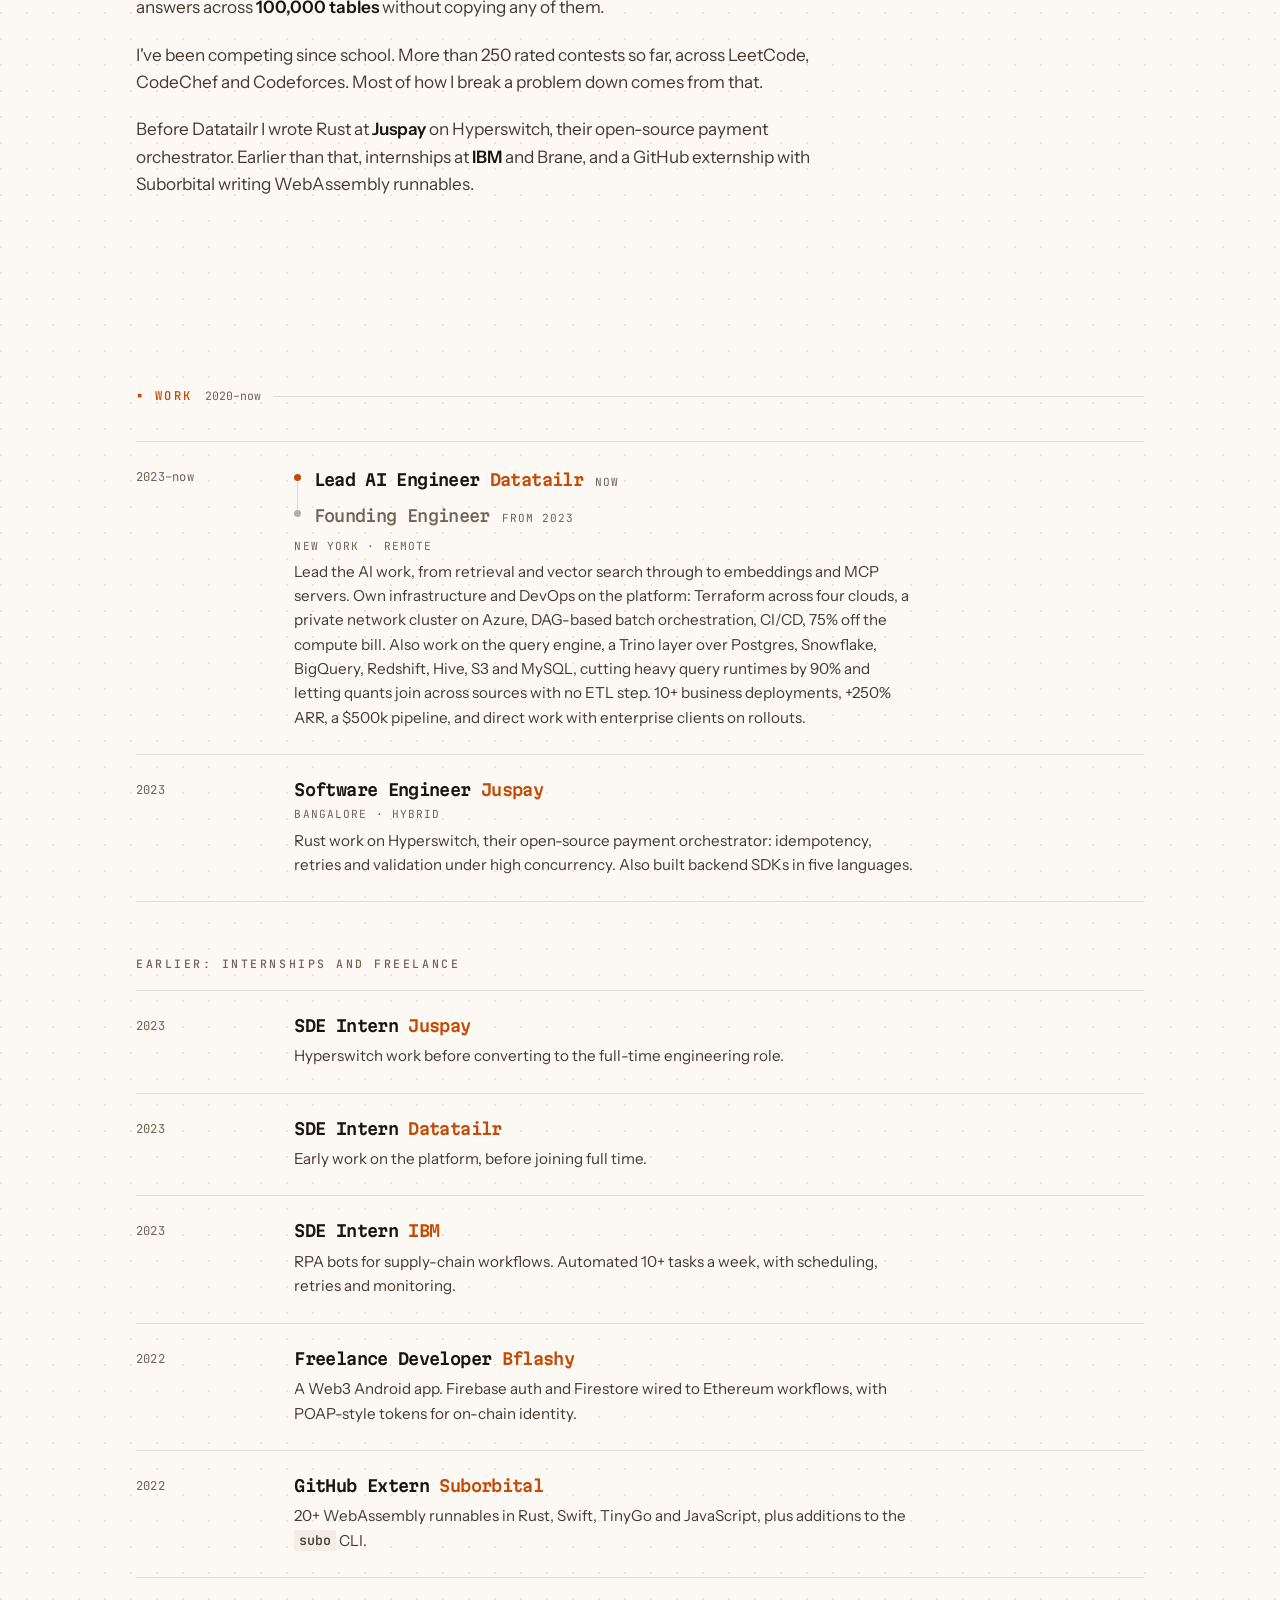
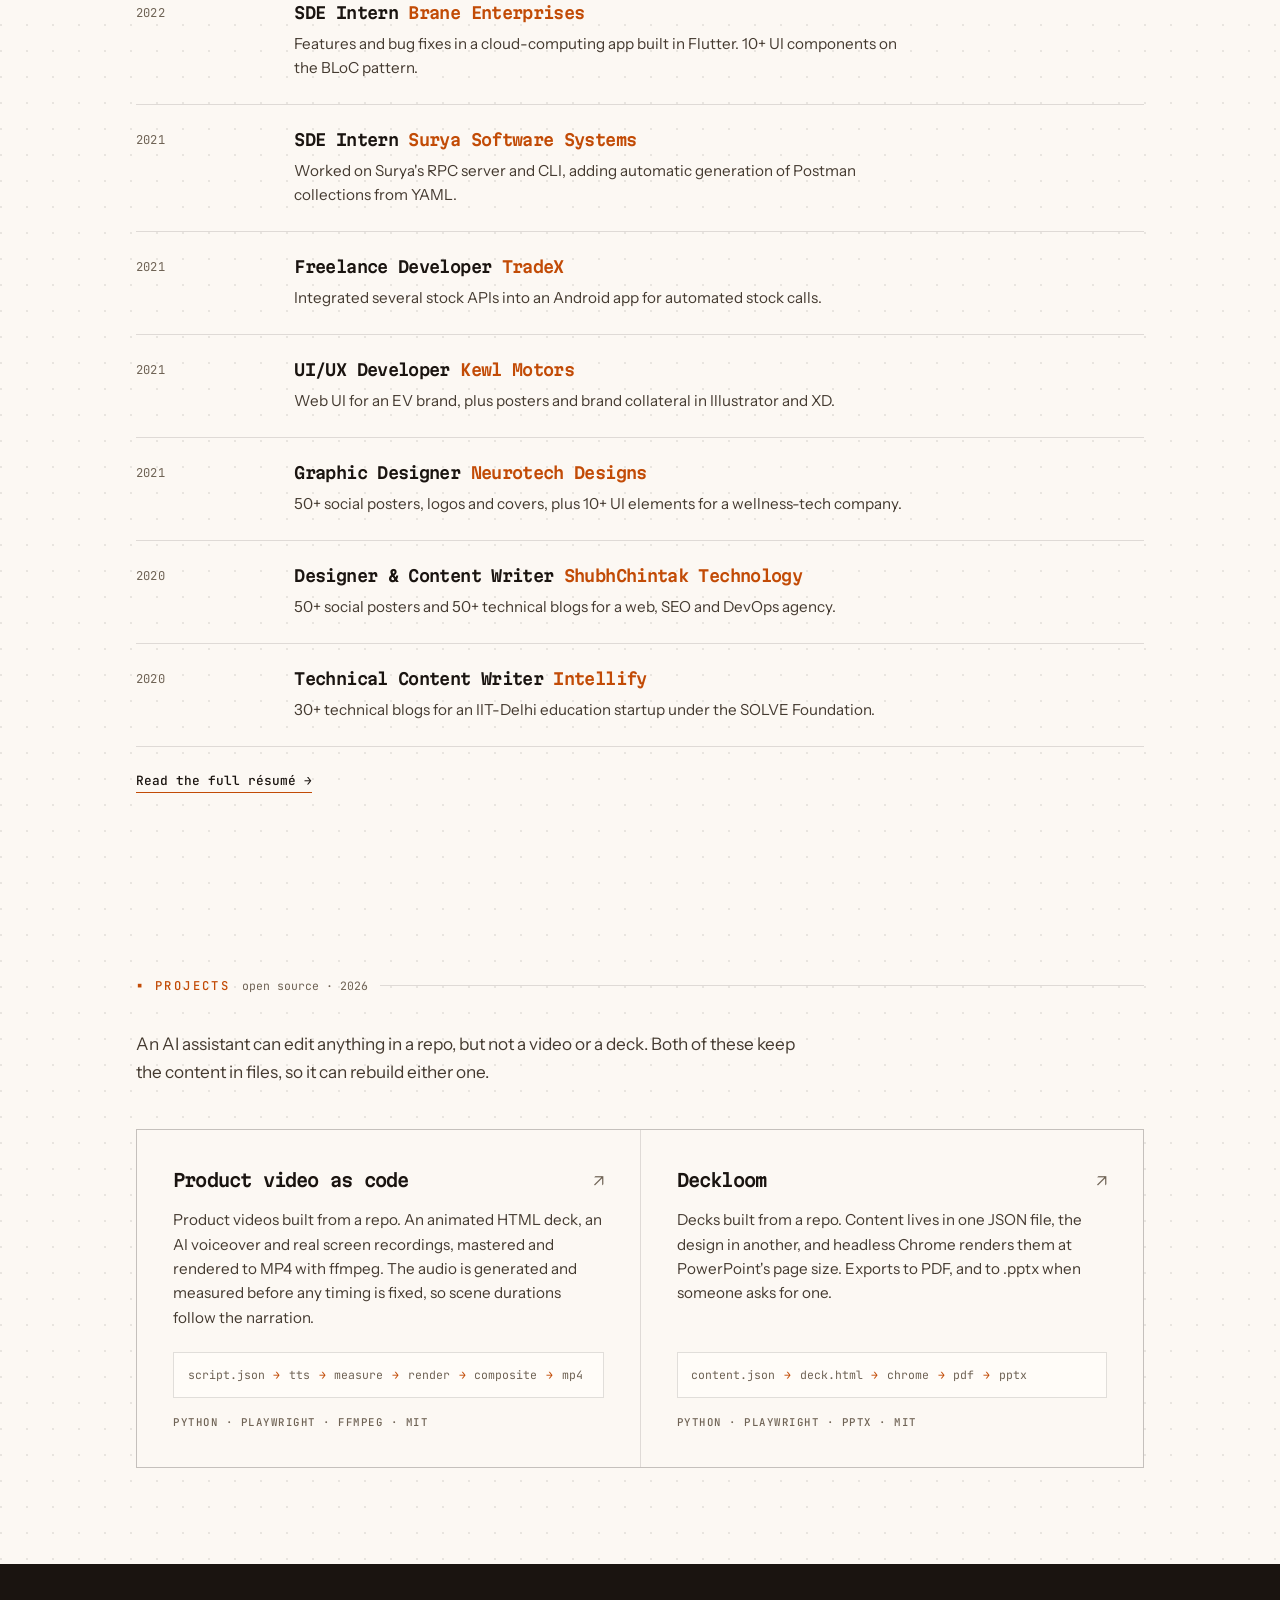
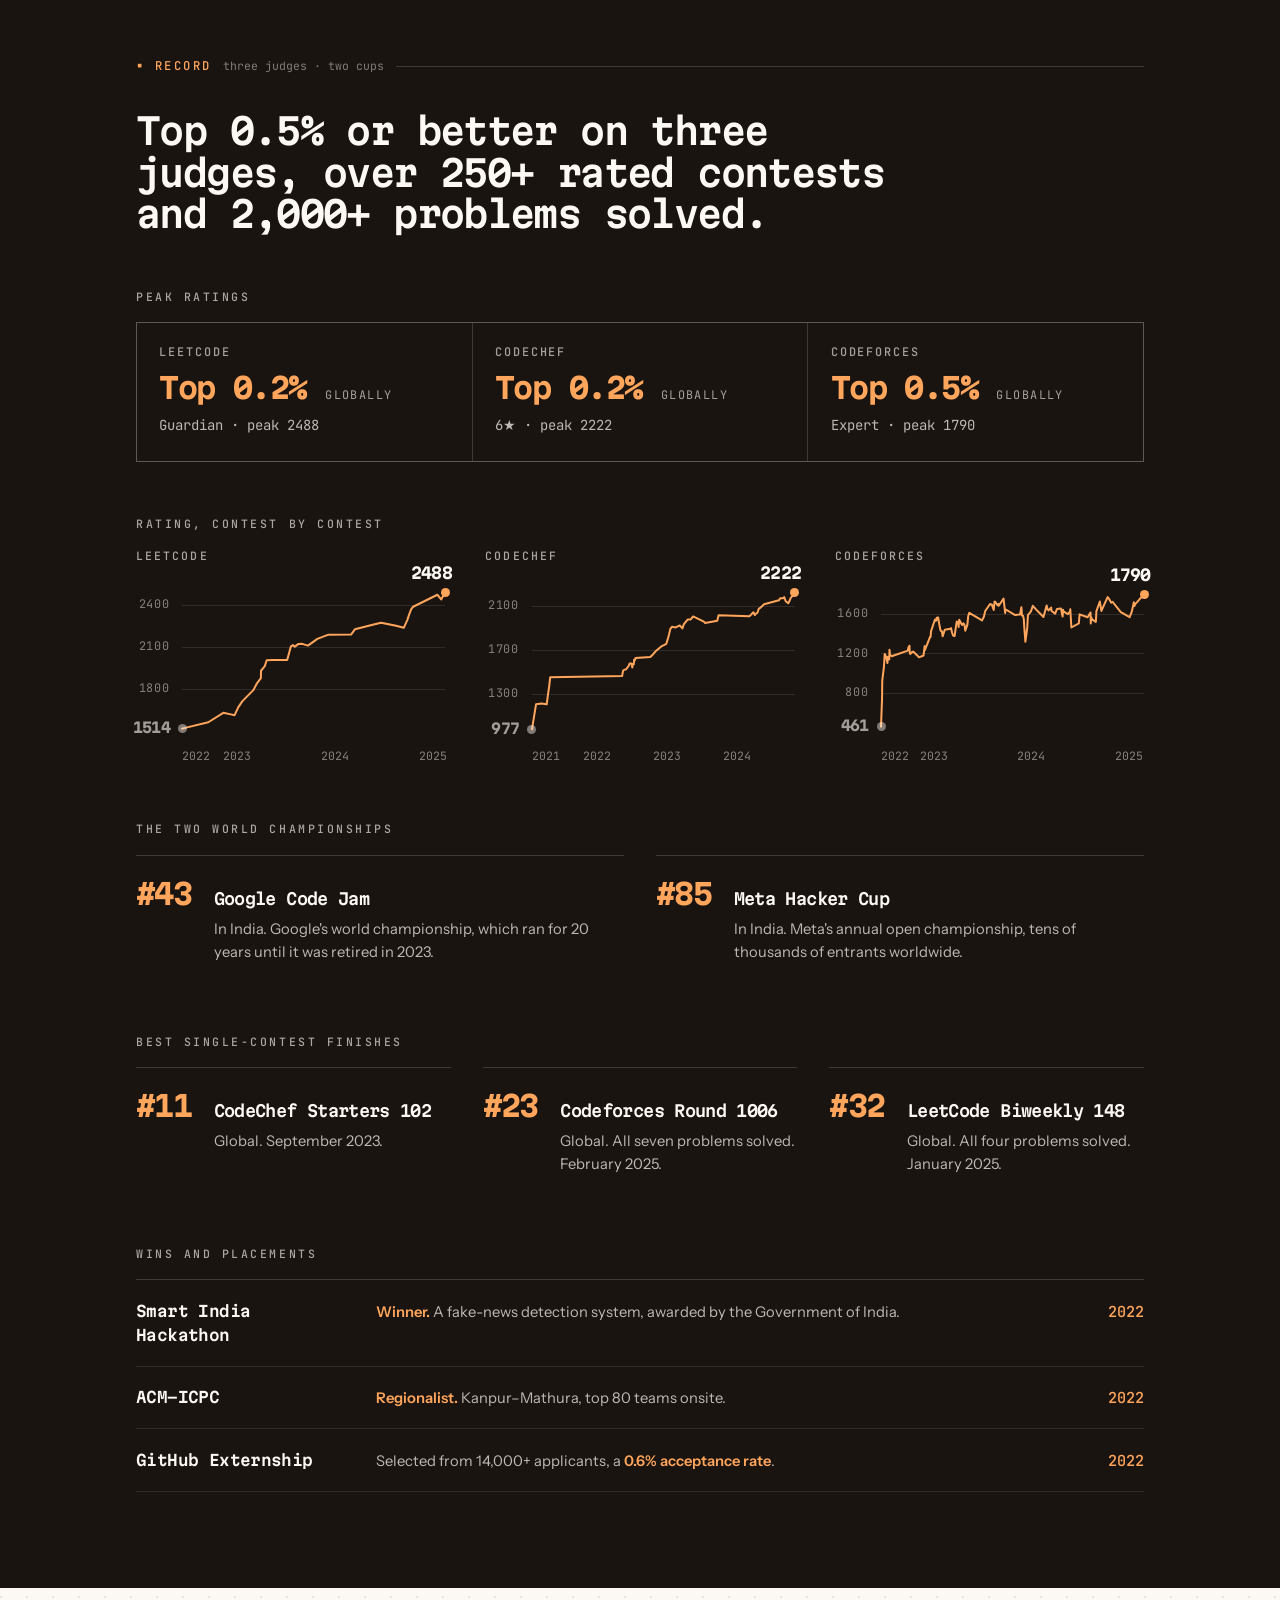
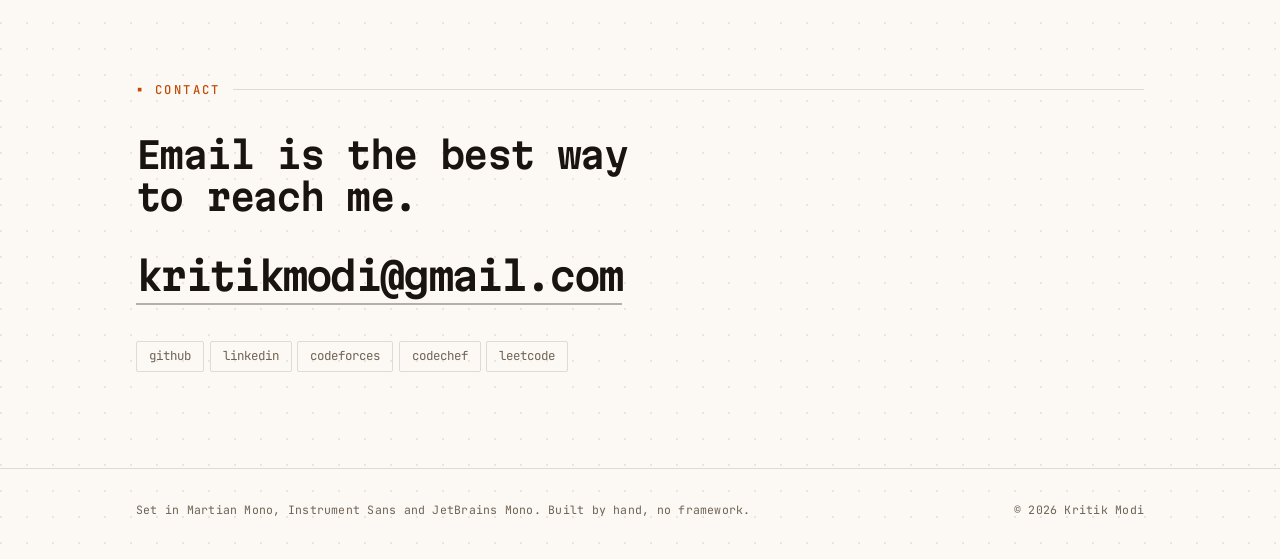
==== commit c52e9114: "chore: drop the location and the local clock from the hero The meta line keeps the role and the comp" ====
--- a/index.html
+++ b/index.html
@@ -5,7 +5,7 @@
   <meta name="viewport" content="width=device-width, initial-scale=1.0" />
 
   <title>Kritik Modi · AI, Infrastructure &amp; Query Engines</title>
-  <meta name="description" content="Kritik Modi is the lead AI engineer at Datatailr, in India, and on its founding team. He splits his time between the AI features and a query federation engine over 100,000+ tables, and owns the platform infrastructure and DevOps he built in his first two years." />
+  <meta name="description" content="Kritik Modi is the lead AI engineer at Datatailr, and on its founding team. He splits his time between the AI features and a query federation engine over 100,000+ tables, and owns the platform infrastructure and DevOps he built in his first two years." />
   <meta name="author" content="Kritik Modi" />
 
   <meta property="og:type" content="website" />
@@ -56,7 +56,6 @@
       <div class="wrap">
         <p class="hero__meta">
           <span>lead ai engineer <i>·</i> founding team <i>·</i> <b>datatailr</b></span>
-          <span>india <i>·</i> <span id="clock">··:··</span> IST</span>
         </p>
 
         <h1 class="hero__name">
@@ -602,7 +601,7 @@
 
   <footer class="foot">
     <div class="wrap foot__inner">
-      <p>Set in Martian Mono, Instrument Sans and JetBrains Mono. Built by hand in India, no framework.</p>
+      <p>Set in Martian Mono, Instrument Sans and JetBrains Mono. Built by hand, no framework.</p>
       <p>© <span id="year">2026</span> Kritik Modi</p>
     </div>
   </footer>
--- a/assets/css/styles.css
+++ b/assets/css/styles.css
@@ -276,6 +276,24 @@
   width: 100%;
   min-width: 690px;
   height: auto;
+}
+
+/* Narrow screens cannot hold the whole graph at a readable size, so it pans
+   instead of shrinking. Run the panel to both edges and fade its right side:
+   a cut-off diagram inside a tidy box reads as broken, one that runs off the
+   screen reads as something to push. The fade lifts at the end of the scroll,
+   which is the only honest signal that there is nothing further along. */
+@media (max-width: 760px) {
+  .schematic__frame {
+    margin-inline: calc(var(--gut) * -1);
+    border-inline: 0;
+    -webkit-mask-image: linear-gradient(to right, #000 calc(100% - 3.5rem), transparent);
+    mask-image: linear-gradient(to right, #000 calc(100% - 3.5rem), transparent);
+  }
+  .schematic__frame.is-panned-out {
+    -webkit-mask-image: none;
+    mask-image: none;
+  }
 }
 
 .node { cursor: pointer; }
